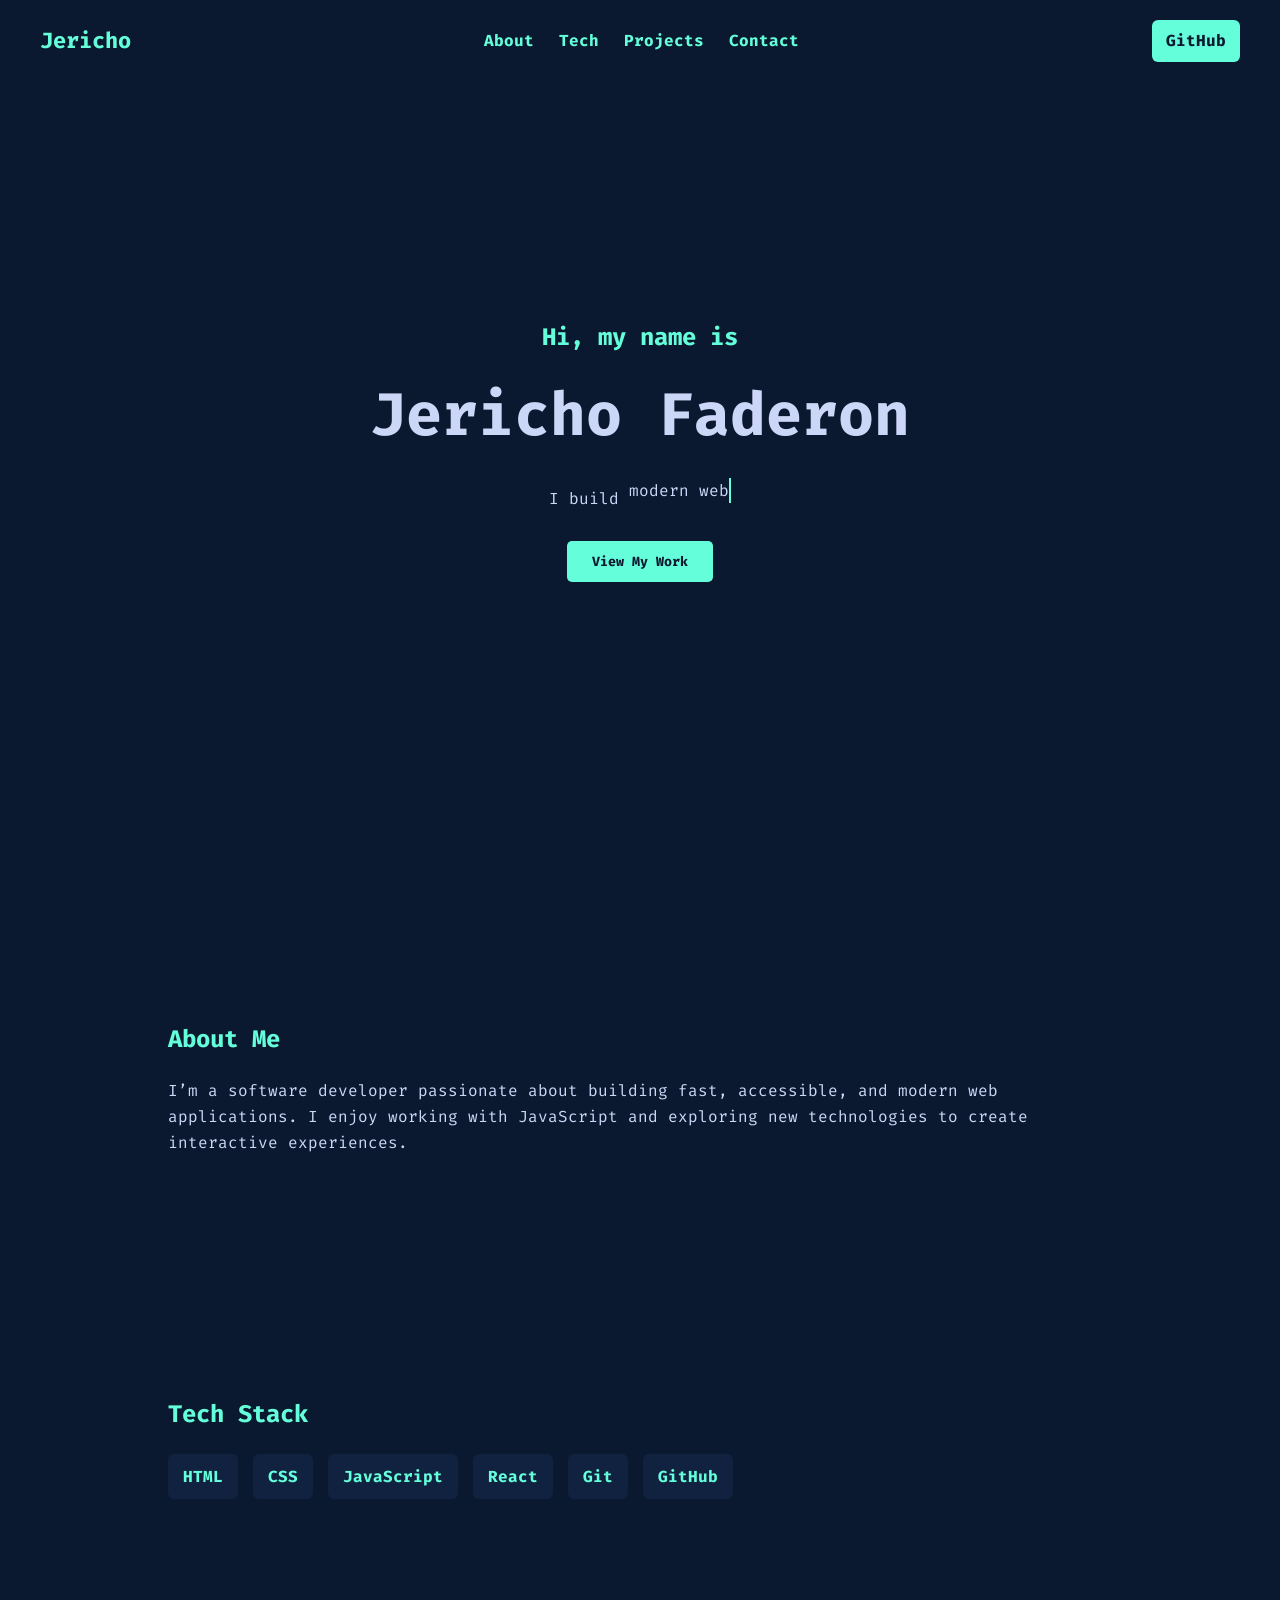
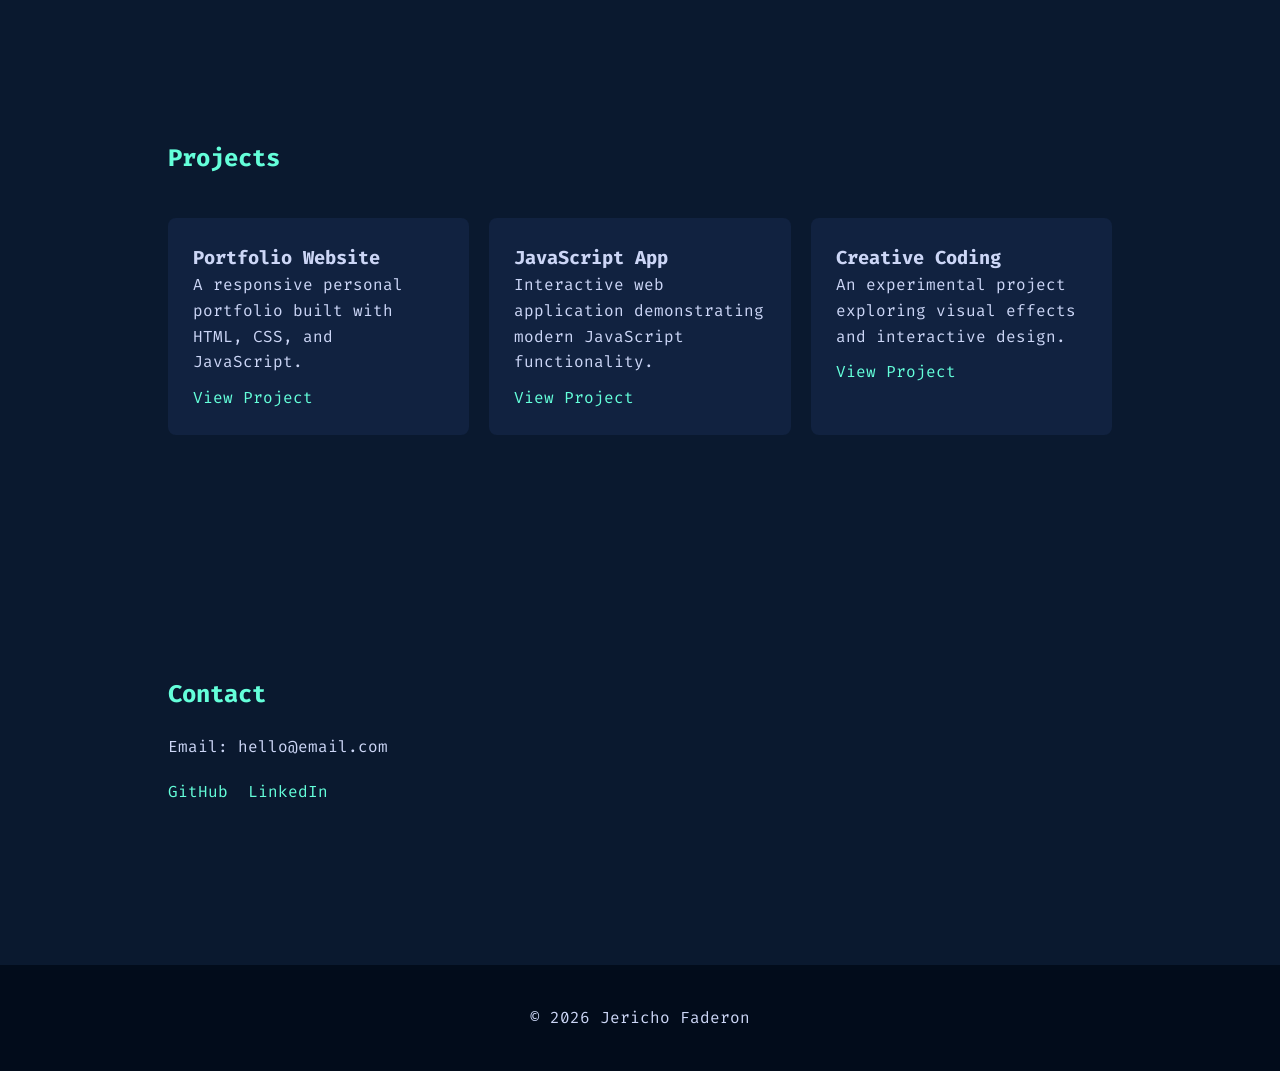
==== index.html @ cd32378d "Update GitHub link in index.html" ====
<!DOCTYPE html>
<html lang="en">

<head>
<meta charset="UTF-8">
<meta name="viewport" content="width=device-width, initial-scale=1.0">
<title>Jericho Faderon | Developer</title>
<link rel="stylesheet" href="style.css">
<link href="https://fonts.googleapis.com/css2?family=Fira+Code:wght@400;700&display=swap" rel="stylesheet">
</head>

<body>

<header>
<nav>
<h1 class="logo">Jericho</h1>
<ul>
<li><a href="#about">About</a></li>
<li><a href="#skills">Tech</a></li>
<li><a href="#projects">Projects</a></li>
<li><a href="#contact">Contact</a></li>
</ul>
<a href="https://github.com/jerichofaderon" target="_blank" class="github-link">GitHub</a>
</nav>
</header>

<section class="hero">
<h2>Hi, my name is</h2>
<h1>Jericho Faderon</h1>
<p class="hero-desc">I build <span class="typing" id="typing"></span></p>
<button onclick="scrollToSection('projects')">View My Work</button>
</section>

<section id="about" class="section">
<h2>About Me</h2>
<p>I’m a software developer passionate about building fast, accessible, and modern web applications. I enjoy working with JavaScript and exploring new technologies to create interactive experiences.</p>
</section>

<section id="skills" class="section">
<h2>Tech Stack</h2>
<div class="skills">
<span>HTML</span>
<span>CSS</span>
<span>JavaScript</span>
<span>React</span>
<span>Git</span>
<span>GitHub</span>
</div>
</section>

<section id="projects" class="section">
<h2>Projects</h2>
<div class="projects">
<div class="card">
<h3>Portfolio Website</h3>
<p>A responsive personal portfolio built with HTML, CSS, and JavaScript.</p>
<a href="#">View Project</a>
</div>
<div class="card">
<h3>JavaScript App</h3>
<p>Interactive web application demonstrating modern JavaScript functionality.</p>
<a href="#">View Project</a>
</div>
<div class="card">
<h3>Creative Coding</h3>
<p>An experimental project exploring visual effects and interactive design.</p>
<a href="#">View Project</a>
</div>
</div>
</section>

<section id="contact" class="section">
<h2>Contact</h2>
<p>Email: hello@email.com</p>
<div class="socials">
<a href="https://github.com/YOUR_USERNAME">GitHub</a>
<a href="#">LinkedIn</a>
</div>
</section>

<footer>
<p>© 2026 Jericho Faderon</p>
</footer>

<script src="script.js"></script>
</body>
</html>
---- style.css ----
/* Global */
*{margin:0;padding:0;box-sizing:border-box;font-family:'Fira Code', monospace;}
body{background:#0a192f;color:#ccd6f6;line-height:1.6;scroll-behavior:smooth;}
a{text-decoration:none;color:#64ffda;}
section{padding:120px 10%;max-width:1200px;margin:auto;}
h2{color:#64ffda;margin-bottom:20px;}
button{cursor:pointer;font-weight:bold;border-radius:5px;border:none;background:#64ffda;color:#0a192f;padding:12px 25px;transition:0.3s;}
button:hover{background:#52e0c4;}

/* Header */
header{position:fixed;width:100%;top:0;background:#0a192f;padding:20px;z-index:1000;}
nav{display:flex;justify-content:space-between;align-items:center;max-width:1200px;margin:auto;}
nav .logo{color:#64ffda;font-size:22px;}
nav ul{display:flex;gap:25px;list-style:none;}
nav ul li a{color:#64ffda;font-weight:bold;}
.github-link{background:#64ffda;color:#0a192f;padding:8px 14px;border-radius:6px;font-weight:bold;}
.github-link:hover{background:#52e0c4;}

/* Hero */
.hero{height:100vh;display:flex;flex-direction:column;justify-content:center;align-items:center;text-align:center;position:relative;overflow:hidden;}
.hero h2{color:#64ffda;margin-bottom:10px;}
.hero h1{font-size:60px;margin-bottom:15px;}
.hero-desc{max-width:600px;margin-bottom:30px;opacity:0;animation:fadeIn 2s forwards 1s;}
@keyframes fadeIn{from{opacity:0;} to{opacity:1;}}

/* Typing animation */
.typing{border-right:2px solid #64ffda;white-space:nowrap;overflow:hidden;display:inline-block;animation:blink 0.7s infinite;}
@keyframes blink{0%,100%{border-color:#64ffda;}50%{border-color:transparent;}}

/* Skills */
.skills{display:flex;flex-wrap:wrap;gap:15px;margin-top:20px;}
.skills span{background:#112240;padding:10px 15px;border-radius:6px;color:#64ffda;font-weight:bold;transition:0.3s;}
.skills span:hover{background:#1e2a50;}

/* Projects */
.projects{display:grid;grid-template-columns:repeat(auto-fit,minmax(250px,1fr));gap:20px;margin-top:40px;}
.card{background:#112240;padding:25px;border-radius:8px;transition:0.3s;}
.card:hover{transform:translateY(-8px);}
.card a{display:inline-block;margin-top:10px;color:#64ffda;}

/* Contact */
.socials{margin-top:20px;display:flex;gap:20px;}
.socials a{color:#64ffda;transition:0.3s;}
.socials a:hover{color:#52e0c4;}

/* Footer */
footer{text-align:center;padding:40px;margin-top:40px;background:#020c1b;}

/* Responsive */
@media(max-width:768px){
.hero h1{font-size:42px;}
nav ul{display:none;}
}
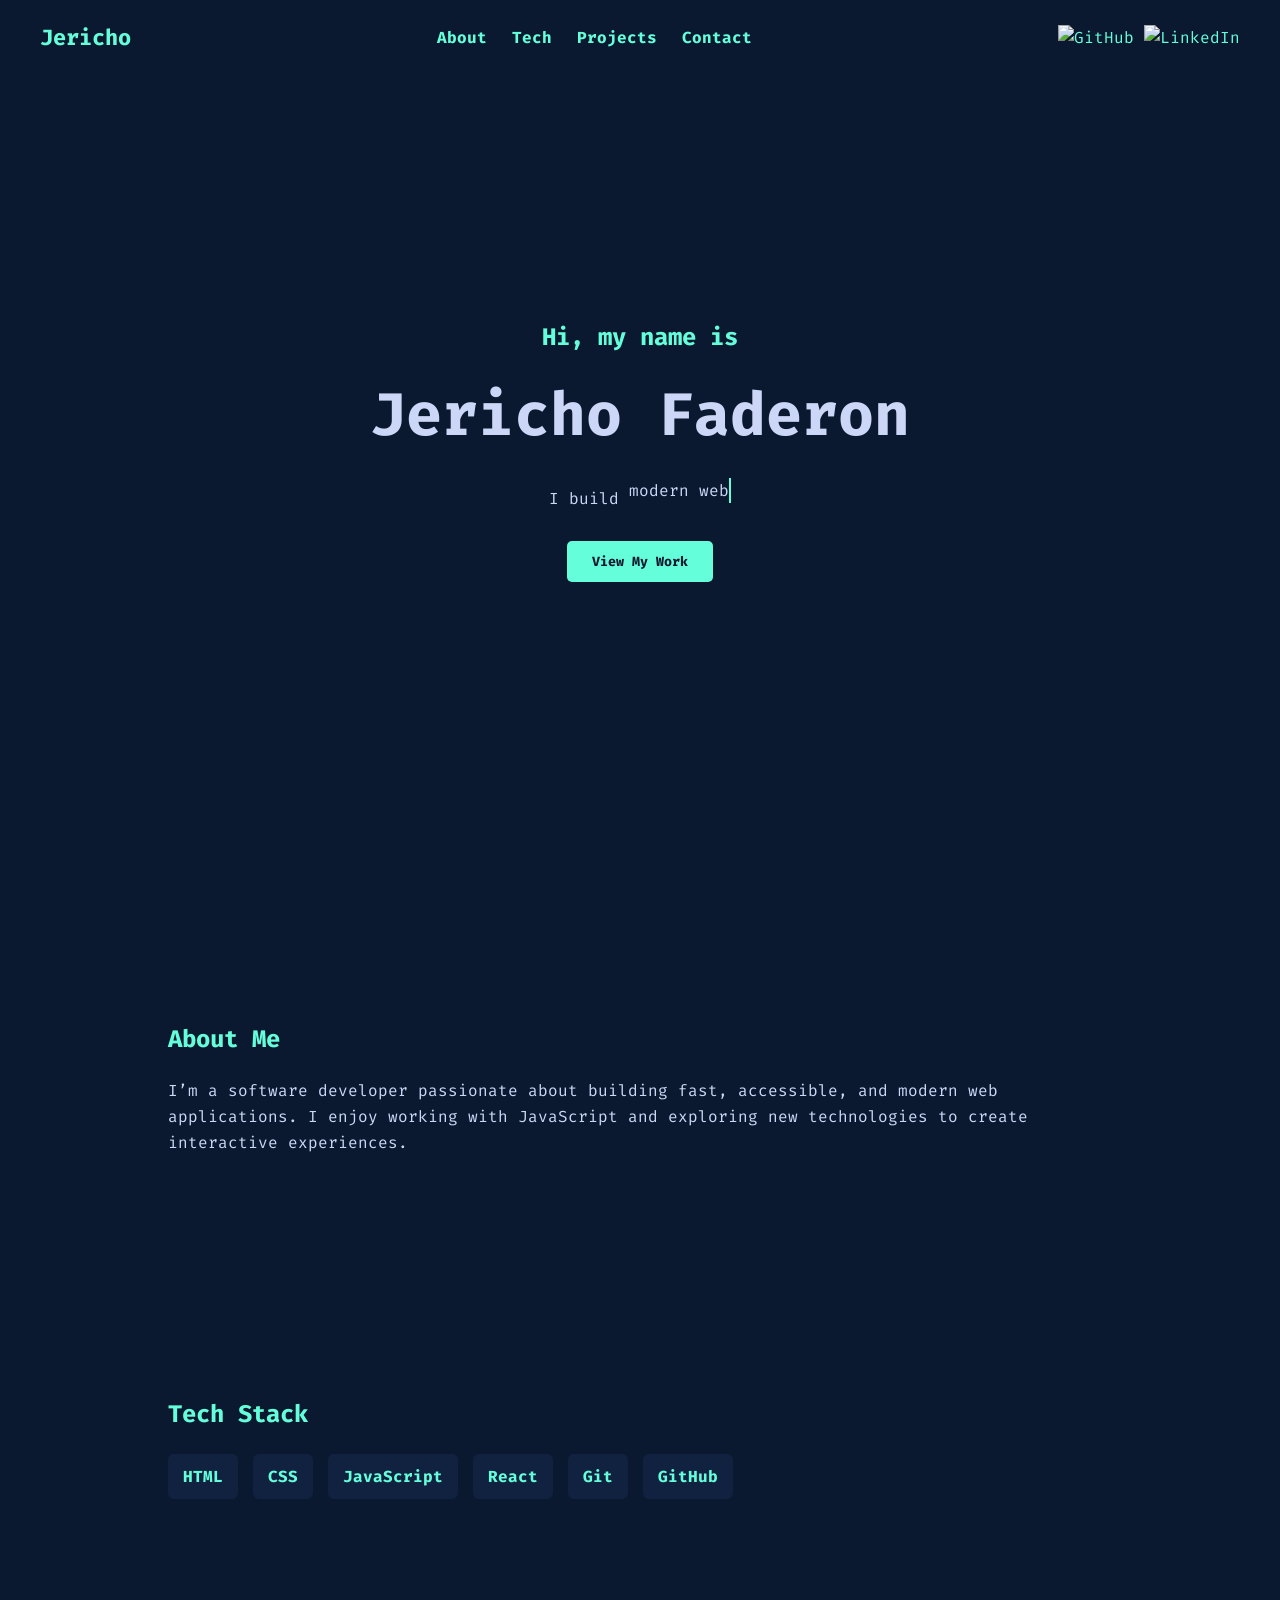
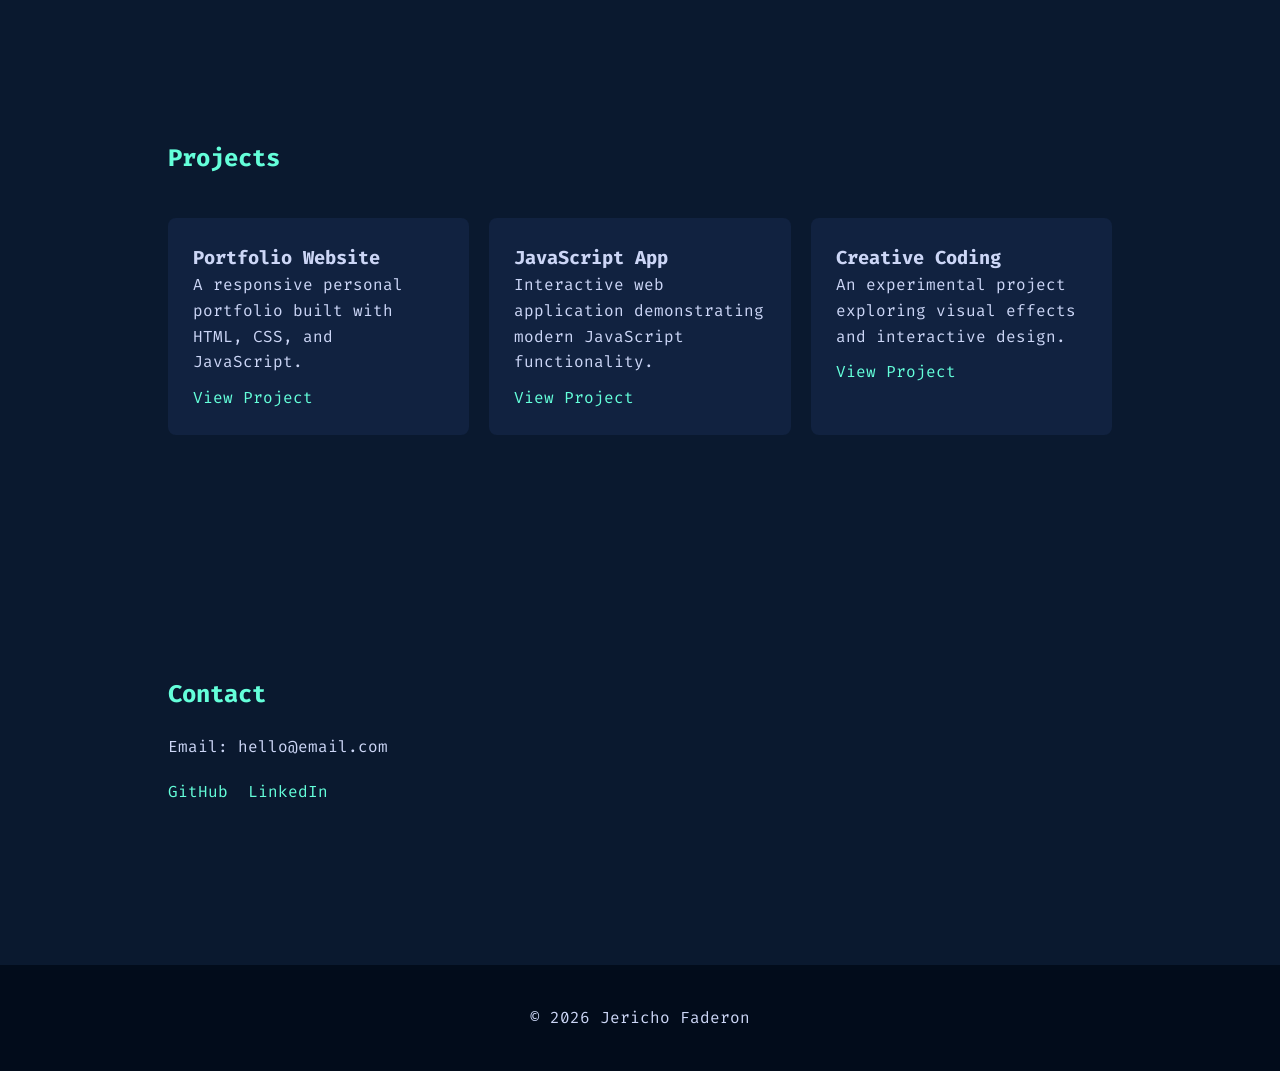
==== commit 9bec1c38: "Refactor HTML structure and add social links" ====
--- a/index.html
+++ b/index.html
@@ -12,74 +12,82 @@
 <body>
 
 <header>
-<nav>
-<h1 class="logo">Jericho</h1>
-<ul>
-<li><a href="#about">About</a></li>
-<li><a href="#skills">Tech</a></li>
-<li><a href="#projects">Projects</a></li>
-<li><a href="#contact">Contact</a></li>
-</ul>
-<a href="https://github.com/jerichofaderon" target="_blank" class="github-link">GitHub</a>
-</nav>
+  <nav>
+    <h1 class="logo">Jericho</h1>
+    <ul class="nav-links">
+      <li><a href="#about">About</a></li>
+      <li><a href="#skills">Tech</a></li>
+      <li><a href="#projects">Projects</a></li>
+      <li><a href="#contact">Contact</a></li>
+    </ul>
+    <!-- Top-right social icons -->
+    <div class="social-icons">
+      <a href="https://github.com/YOUR_USERNAME" target="_blank" aria-label="GitHub">
+        <img src="icons/github.svg" alt="GitHub" />
+      </a>
+      <a href="https://linkedin.com/in/YOUR_LINKEDIN" target="_blank" aria-label="LinkedIn">
+        <img src="icons/linkedin.svg" alt="LinkedIn" />
+      </a>
+    </div>
+  </nav>
 </header>
 
 <section class="hero">
-<h2>Hi, my name is</h2>
-<h1>Jericho Faderon</h1>
-<p class="hero-desc">I build <span class="typing" id="typing"></span></p>
-<button onclick="scrollToSection('projects')">View My Work</button>
+  <h2>Hi, my name is</h2>
+  <h1>Jericho Faderon</h1>
+  <p class="hero-desc">I build <span class="typing" id="typing"></span></p>
+  <button onclick="scrollToSection('projects')">View My Work</button>
 </section>
 
 <section id="about" class="section">
-<h2>About Me</h2>
-<p>I’m a software developer passionate about building fast, accessible, and modern web applications. I enjoy working with JavaScript and exploring new technologies to create interactive experiences.</p>
+  <h2>About Me</h2>
+  <p>I’m a software developer passionate about building fast, accessible, and modern web applications. I enjoy working with JavaScript and exploring new technologies to create interactive experiences.</p>
 </section>
 
 <section id="skills" class="section">
-<h2>Tech Stack</h2>
-<div class="skills">
-<span>HTML</span>
-<span>CSS</span>
-<span>JavaScript</span>
-<span>React</span>
-<span>Git</span>
-<span>GitHub</span>
-</div>
+  <h2>Tech Stack</h2>
+  <div class="skills">
+    <span>HTML</span>
+    <span>CSS</span>
+    <span>JavaScript</span>
+    <span>React</span>
+    <span>Git</span>
+    <span>GitHub</span>
+  </div>
 </section>
 
 <section id="projects" class="section">
-<h2>Projects</h2>
-<div class="projects">
-<div class="card">
-<h3>Portfolio Website</h3>
-<p>A responsive personal portfolio built with HTML, CSS, and JavaScript.</p>
-<a href="#">View Project</a>
-</div>
-<div class="card">
-<h3>JavaScript App</h3>
-<p>Interactive web application demonstrating modern JavaScript functionality.</p>
-<a href="#">View Project</a>
-</div>
-<div class="card">
-<h3>Creative Coding</h3>
-<p>An experimental project exploring visual effects and interactive design.</p>
-<a href="#">View Project</a>
-</div>
-</div>
+  <h2>Projects</h2>
+  <div class="projects">
+    <div class="card">
+      <h3>Portfolio Website</h3>
+      <p>A responsive personal portfolio built with HTML, CSS, and JavaScript.</p>
+      <a href="#">View Project</a>
+    </div>
+    <div class="card">
+      <h3>JavaScript App</h3>
+      <p>Interactive web application demonstrating modern JavaScript functionality.</p>
+      <a href="#">View Project</a>
+    </div>
+    <div class="card">
+      <h3>Creative Coding</h3>
+      <p>An experimental project exploring visual effects and interactive design.</p>
+      <a href="#">View Project</a>
+    </div>
+  </div>
 </section>
 
 <section id="contact" class="section">
-<h2>Contact</h2>
-<p>Email: hello@email.com</p>
-<div class="socials">
-<a href="https://github.com/YOUR_USERNAME">GitHub</a>
-<a href="#">LinkedIn</a>
-</div>
+  <h2>Contact</h2>
+  <p>Email: hello@email.com</p>
+  <div class="socials">
+    <a href="https://github.com/YOUR_USERNAME">GitHub</a>
+    <a href="https://linkedin.com/in/YOUR_LINKEDIN">LinkedIn</a>
+  </div>
 </section>
 
 <footer>
-<p>© 2026 Jericho Faderon</p>
+  <p>© 2026 Jericho Faderon</p>
 </footer>
 
 <script src="script.js"></script>
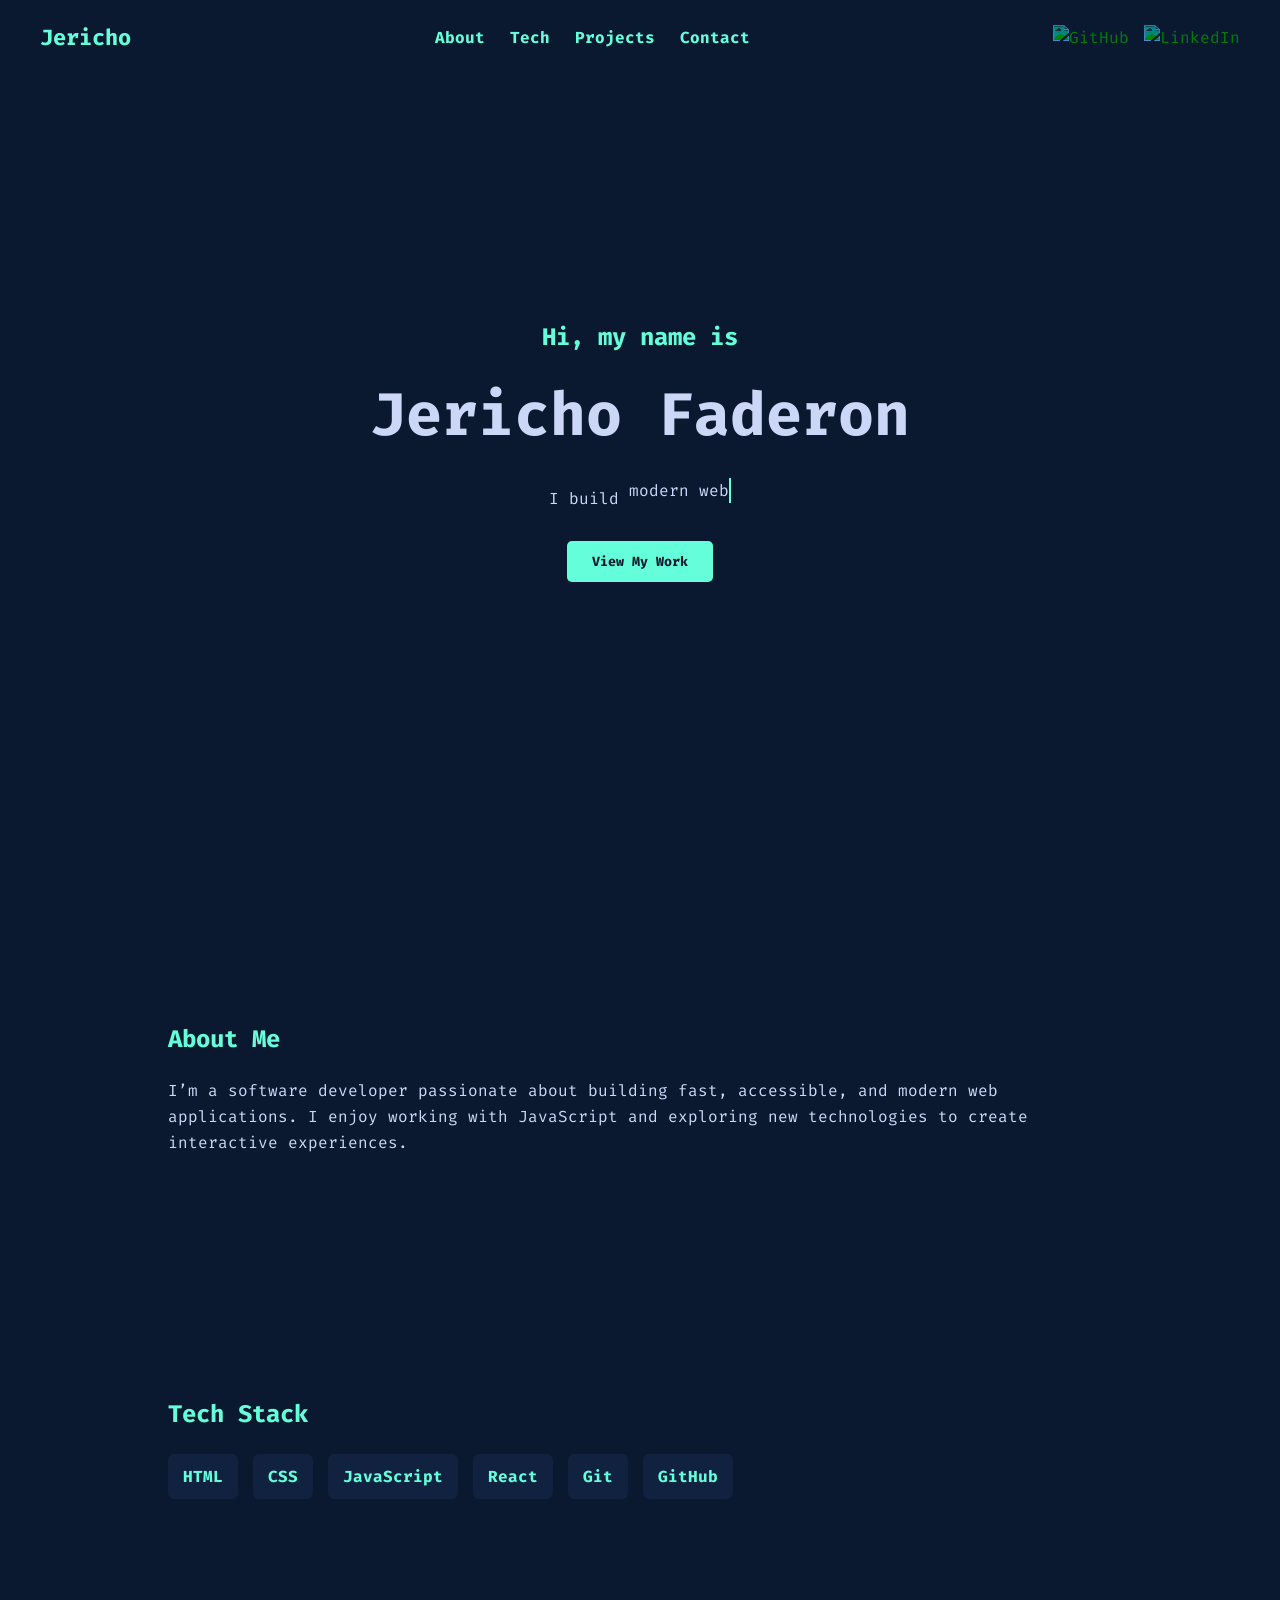
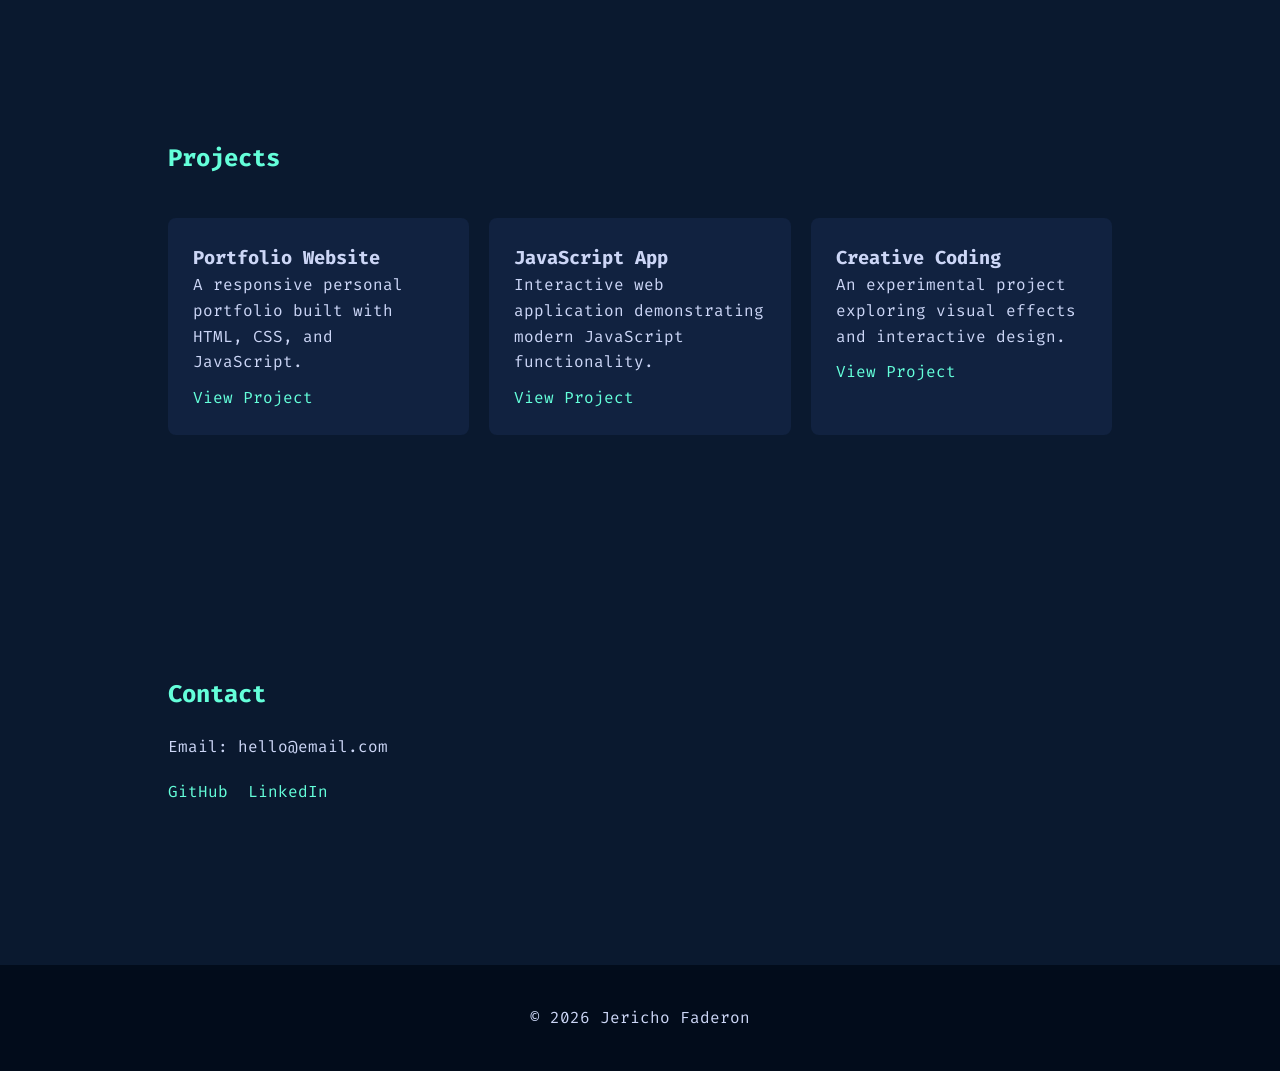
==== commit 4fdaac86: "Update social media links in index.html" ====
--- a/index.html
+++ b/index.html
@@ -22,10 +22,10 @@
     </ul>
     <!-- Top-right social icons -->
     <div class="social-icons">
-      <a href="https://github.com/YOUR_USERNAME" target="_blank" aria-label="GitHub">
+      <a href="https://github.com/jerichofaderon" target="_blank" aria-label="GitHub">
         <img src="icons/github.svg" alt="GitHub" />
       </a>
-      <a href="https://linkedin.com/in/YOUR_LINKEDIN" target="_blank" aria-label="LinkedIn">
+      <a href="https://www.linkedin.com/in/jerichofaderon/" target="_blank" aria-label="LinkedIn">
         <img src="icons/linkedin.svg" alt="LinkedIn" />
       </a>
     </div>
@@ -81,8 +81,8 @@
   <h2>Contact</h2>
   <p>Email: hello@email.com</p>
   <div class="socials">
-    <a href="https://github.com/YOUR_USERNAME">GitHub</a>
-    <a href="https://linkedin.com/in/YOUR_LINKEDIN">LinkedIn</a>
+    <a href="https://github.com/jerichofaderon">GitHub</a>
+    <a href="https://www.linkedin.com/in/jerichofaderon/">LinkedIn</a>
   </div>
 </section>
 
--- a/style.css
+++ b/style.css
@@ -11,10 +11,13 @@
 header{position:fixed;width:100%;top:0;background:#0a192f;padding:20px;z-index:1000;}
 nav{display:flex;justify-content:space-between;align-items:center;max-width:1200px;margin:auto;}
 nav .logo{color:#64ffda;font-size:22px;}
-nav ul{display:flex;gap:25px;list-style:none;}
-nav ul li a{color:#64ffda;font-weight:bold;}
-.github-link{background:#64ffda;color:#0a192f;padding:8px 14px;border-radius:6px;font-weight:bold;}
-.github-link:hover{background:#52e0c4;}
+.nav-links{display:flex;gap:25px;list-style:none;}
+.nav-links li a{color:#64ffda;font-weight:bold;}
+
+/* Top-right social icons */
+.social-icons{display:flex;gap:15px;}
+.social-icons a img{width:24px;height:24px;filter:invert(84%) sepia(6%) saturate(3023%) hue-rotate(166deg) brightness(102%) contrast(101%);transition:0.3s;}
+.social-icons a img:hover{filter:invert(42%) sepia(87%) saturate(4083%) hue-rotate(156deg) brightness(101%) contrast(101%);}
 
 /* Hero */
 .hero{height:100vh;display:flex;flex-direction:column;justify-content:center;align-items:center;text-align:center;position:relative;overflow:hidden;}
@@ -22,8 +25,6 @@
 .hero h1{font-size:60px;margin-bottom:15px;}
 .hero-desc{max-width:600px;margin-bottom:30px;opacity:0;animation:fadeIn 2s forwards 1s;}
 @keyframes fadeIn{from{opacity:0;} to{opacity:1;}}
-
-/* Typing animation */
 .typing{border-right:2px solid #64ffda;white-space:nowrap;overflow:hidden;display:inline-block;animation:blink 0.7s infinite;}
 @keyframes blink{0%,100%{border-color:#64ffda;}50%{border-color:transparent;}}
 
@@ -49,5 +50,5 @@
 /* Responsive */
 @media(max-width:768px){
 .hero h1{font-size:42px;}
-nav ul{display:none;}
+.nav-links{display:none;}
 }
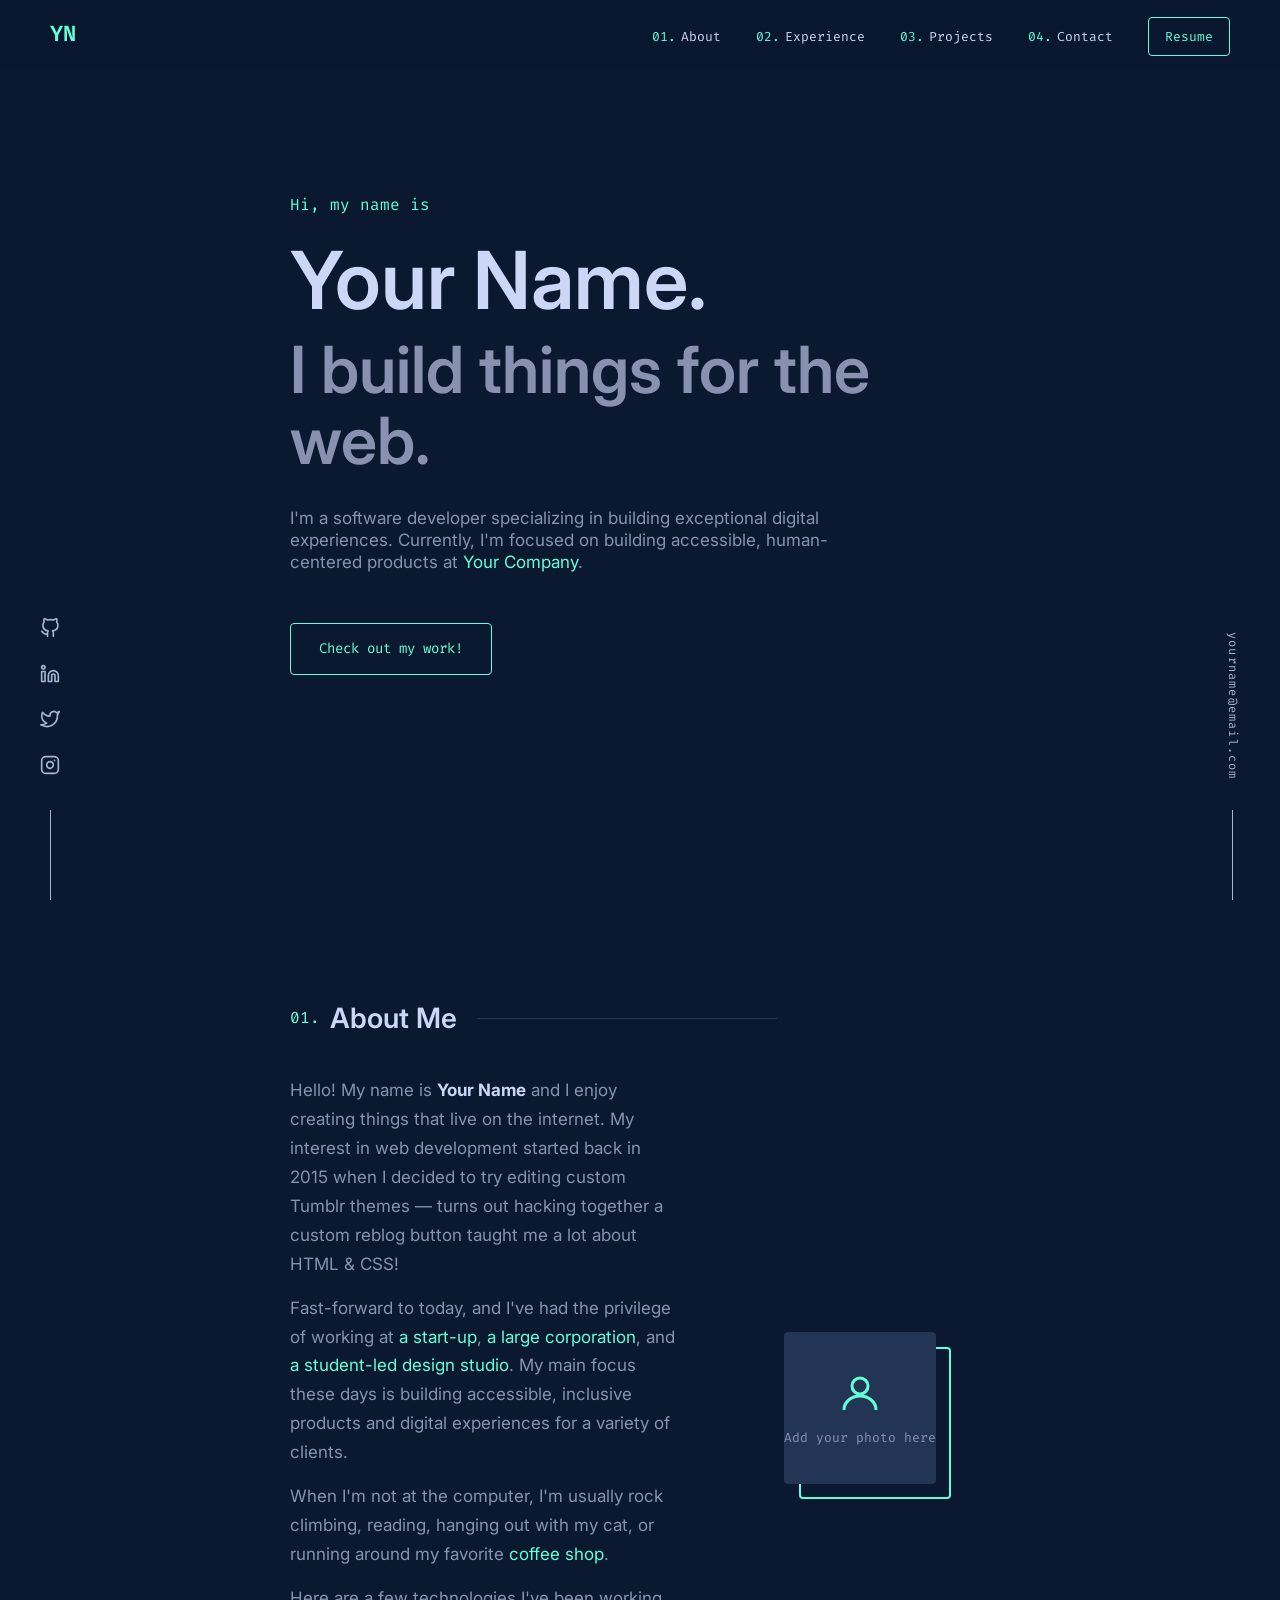
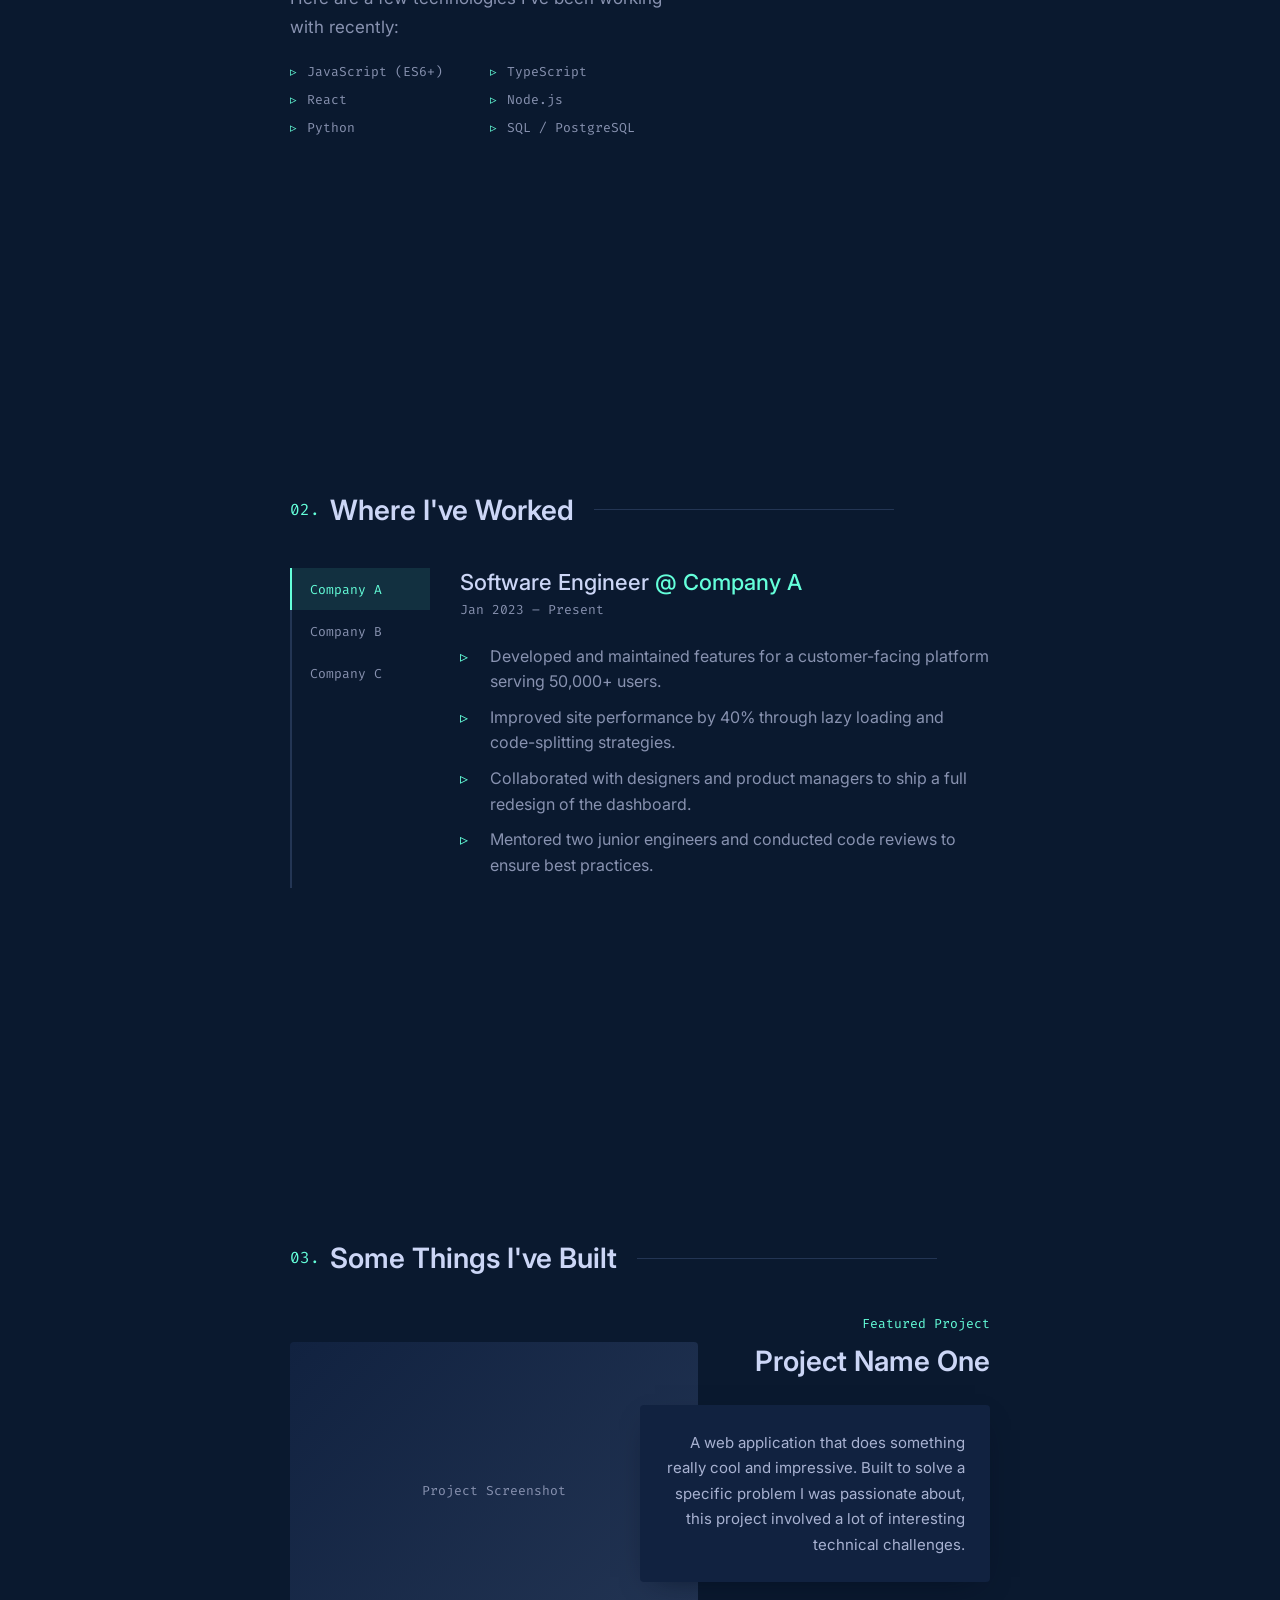
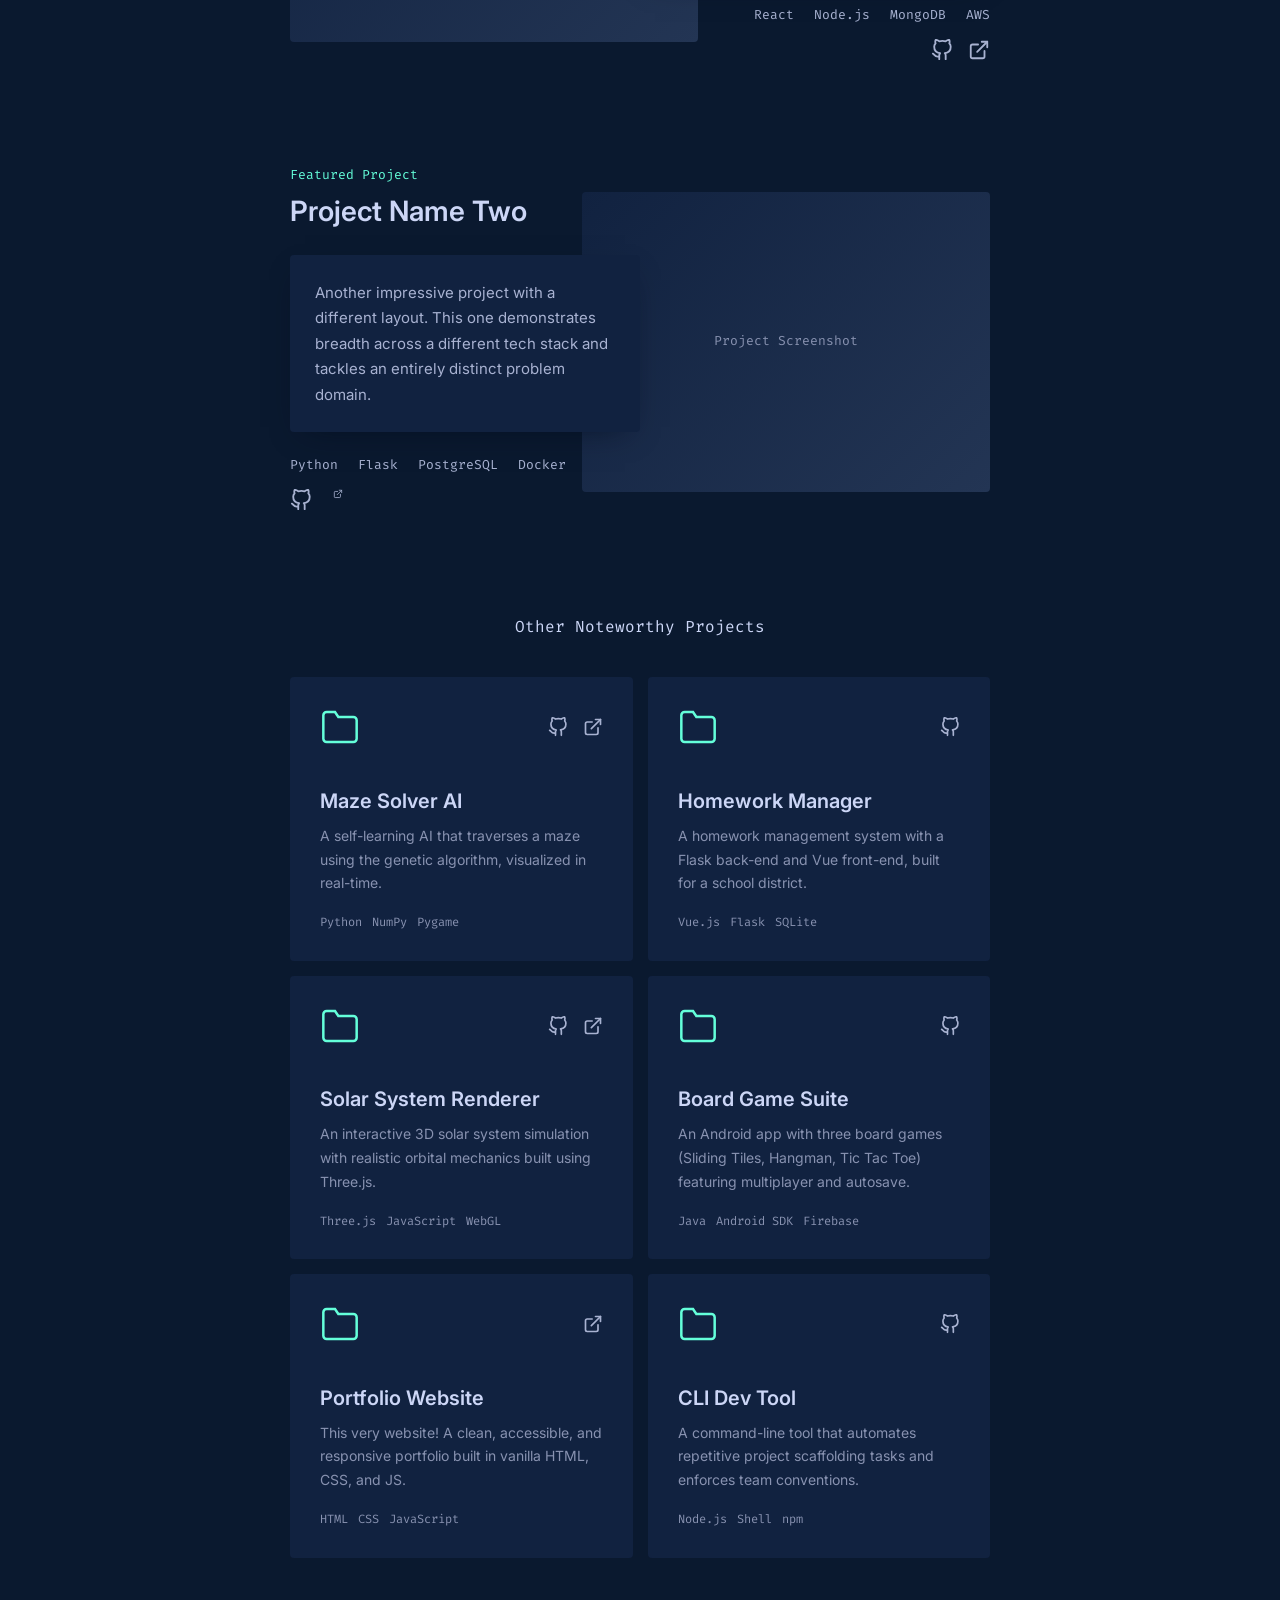
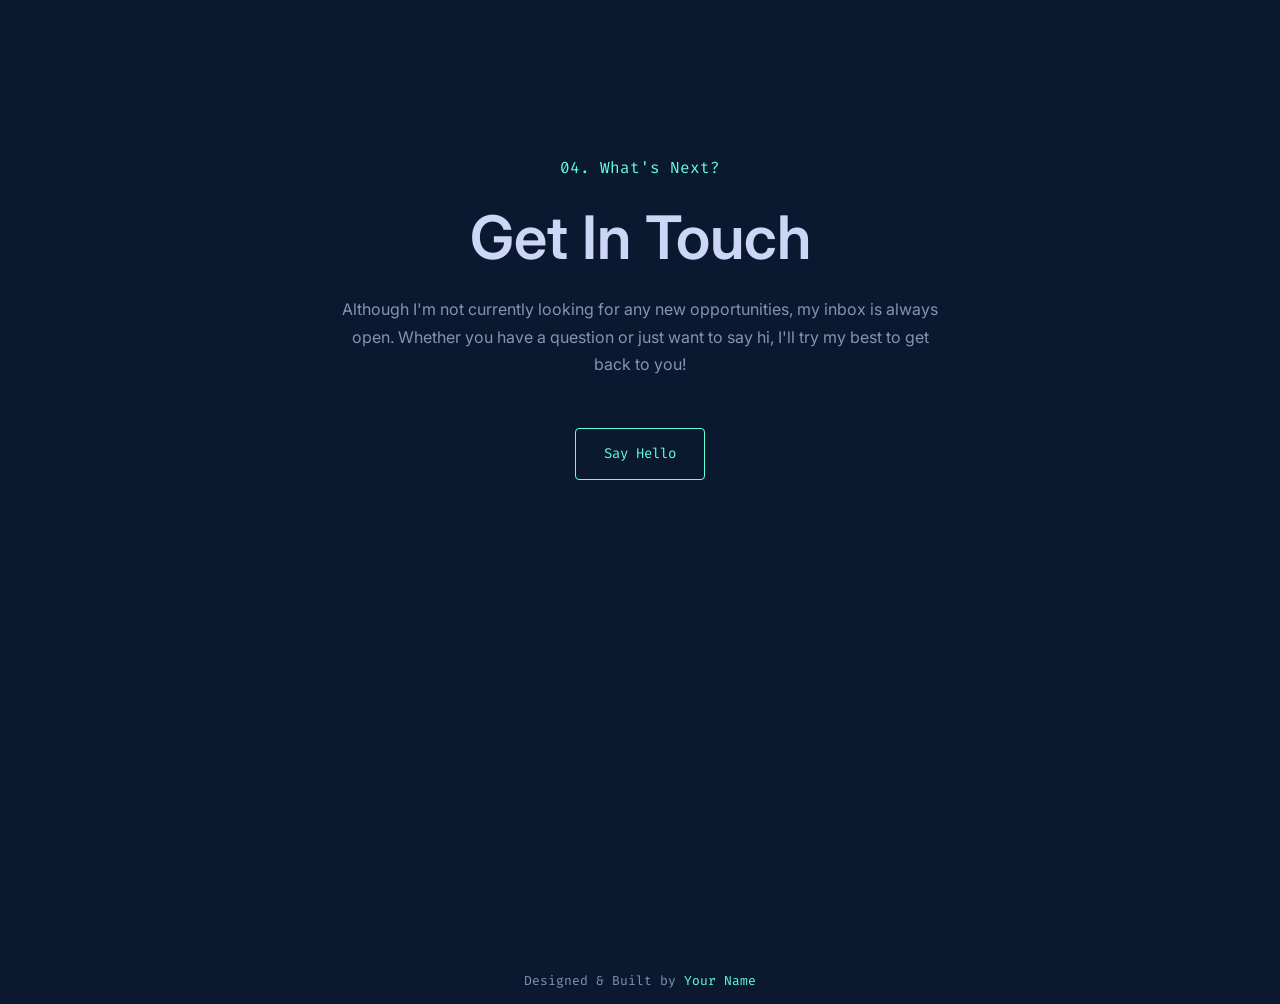
==== commit bb1e95fe: "Add files via upload" ====
--- a/index.html
+++ b/index.html
@@ -1,95 +1,1271 @@
 <!DOCTYPE html>
 <html lang="en">
-
 <head>
-<meta charset="UTF-8">
-<meta name="viewport" content="width=device-width, initial-scale=1.0">
-<title>Jericho Faderon | Developer</title>
-<link rel="stylesheet" href="style.css">
-<link href="https://fonts.googleapis.com/css2?family=Fira+Code:wght@400;700&display=swap" rel="stylesheet">
+  <meta charset="UTF-8" />
+  <meta name="viewport" content="width=device-width, initial-scale=1.0"/>
+  <title>Your Name | Software Developer</title>
+  <link rel="preconnect" href="https://fonts.googleapis.com">
+  <link href="https://fonts.googleapis.com/css2?family=Calibre:wght@400;500;600&family=SF+Mono&family=Fira+Code:wght@300;400;500&family=Inter:wght@300;400;500;600&display=swap" rel="stylesheet">
+  <style>
+    /* =============================================
+       CSS VARIABLES — Edit colors here
+    ============================================= */
+    :root {
+      --navy:           #0a192f;
+      --light-navy:     #112240;
+      --lightest-navy:  #233554;
+      --slate:          #8892b0;
+      --light-slate:    #a8b2d1;
+      --lightest-slate: #ccd6f6;
+      --white:          #e6f1ff;
+      --green:          #64ffda;
+      --green-tint:     rgba(100, 255, 218, 0.1);
+      --font-sans:      'Inter', 'Calibre', sans-serif;
+      --font-mono:      'Fira Code', 'SF Mono', monospace;
+      --transition:     all 0.25s cubic-bezier(0.645, 0.045, 0.355, 1);
+      --nav-height:     70px;
+      --border-radius:  4px;
+    }
+
+    /* =============================================
+       RESET & BASE
+    ============================================= */
+    *, *::before, *::after { box-sizing: border-box; margin: 0; padding: 0; }
+
+    html {
+      scroll-behavior: smooth;
+    }
+
+    body {
+      background-color: var(--navy);
+      color: var(--slate);
+      font-family: var(--font-sans);
+      font-size: 18px;
+      line-height: 1.3;
+      overflow-x: hidden;
+    }
+
+    a {
+      color: var(--green);
+      text-decoration: none;
+      transition: var(--transition);
+    }
+    a:hover { color: var(--green); opacity: 0.8; }
+
+    ul { list-style: none; }
+
+    /* =============================================
+       SCROLLBAR
+    ============================================= */
+    ::-webkit-scrollbar { width: 8px; }
+    ::-webkit-scrollbar-track { background: var(--navy); }
+    ::-webkit-scrollbar-thumb { background: var(--lightest-navy); border-radius: 10px; }
+
+    /* =============================================
+       SELECTION
+    ============================================= */
+    ::selection { background-color: var(--lightest-navy); color: var(--lightest-slate); }
+
+    /* =============================================
+       LAYOUT
+    ============================================= */
+    .container {
+      max-width: 1000px;
+      margin: 0 auto;
+      padding: 0 150px;
+    }
+
+    @media (max-width: 1080px) { .container { padding: 0 100px; } }
+    @media (max-width: 768px)  { .container { padding: 0 50px; } }
+    @media (max-width: 480px)  { .container { padding: 0 25px; } }
+
+    /* =============================================
+       NAVIGATION
+    ============================================= */
+    #navbar {
+      position: fixed;
+      top: 0;
+      width: 100%;
+      height: var(--nav-height);
+      background: rgba(10, 25, 47, 0.85);
+      backdrop-filter: blur(10px);
+      z-index: 1000;
+      display: flex;
+      align-items: center;
+      justify-content: space-between;
+      padding: 0 50px;
+      transition: var(--transition);
+      border-bottom: 1px solid transparent;
+    }
+
+    #navbar.scrolled {
+      box-shadow: 0 10px 30px -10px rgba(2,12,27,0.7);
+      border-bottom: 1px solid var(--lightest-navy);
+    }
+
+    .nav-logo a {
+      color: var(--green);
+      font-family: var(--font-mono);
+      font-size: 22px;
+      font-weight: 600;
+    }
+
+    .nav-links {
+      display: flex;
+      align-items: center;
+      gap: 5px;
+    }
+
+    .nav-links li a {
+      color: var(--lightest-slate);
+      font-family: var(--font-mono);
+      font-size: 13px;
+      padding: 10px 15px;
+      transition: var(--transition);
+    }
+
+    .nav-links li a:hover { color: var(--green); }
+
+    .nav-links li a span {
+      color: var(--green);
+      margin-right: 5px;
+    }
+
+    .nav-resume-btn {
+      color: var(--green) !important;
+      border: 1px solid var(--green);
+      border-radius: var(--border-radius);
+      padding: 10px 16px !important;
+      margin-left: 15px;
+      transition: var(--transition) !important;
+    }
+    .nav-resume-btn:hover {
+      background: var(--green-tint) !important;
+      opacity: 1 !important;
+    }
+
+    /* Mobile nav toggle */
+    .hamburger {
+      display: none;
+      flex-direction: column;
+      gap: 5px;
+      cursor: pointer;
+      z-index: 1100;
+    }
+    .hamburger span {
+      width: 28px;
+      height: 2px;
+      background: var(--green);
+      transition: var(--transition);
+      display: block;
+    }
+    .hamburger.open span:nth-child(1) { transform: rotate(45deg) translate(5px, 6px); }
+    .hamburger.open span:nth-child(2) { opacity: 0; }
+    .hamburger.open span:nth-child(3) { transform: rotate(-45deg) translate(5px, -6px); }
+
+    .mobile-nav {
+      display: none;
+      position: fixed;
+      inset: 0;
+      background: var(--light-navy);
+      z-index: 1050;
+      flex-direction: column;
+      justify-content: center;
+      align-items: center;
+      gap: 30px;
+    }
+    .mobile-nav.open { display: flex; }
+    .mobile-nav li a {
+      font-family: var(--font-mono);
+      font-size: 14px;
+      color: var(--lightest-slate);
+    }
+    .mobile-nav li a span { color: var(--green); margin-right: 5px; display: block; font-size: 12px; }
+    .mobile-nav li a:hover { color: var(--green); }
+
+    @media (max-width: 768px) {
+      .nav-links { display: none; }
+      .hamburger { display: flex; }
+    }
+
+    /* =============================================
+       SOCIAL SIDEBAR (left)
+    ============================================= */
+    .social-sidebar {
+      position: fixed;
+      bottom: 0;
+      left: 40px;
+      display: flex;
+      flex-direction: column;
+      align-items: center;
+      gap: 20px;
+      z-index: 10;
+    }
+
+    .social-sidebar::after {
+      content: '';
+      display: block;
+      width: 1px;
+      height: 90px;
+      background: var(--light-slate);
+      margin-top: 10px;
+    }
+
+    .social-sidebar a {
+      color: var(--light-slate);
+      transition: var(--transition);
+    }
+    .social-sidebar a:hover {
+      color: var(--green);
+      transform: translateY(-3px);
+      opacity: 1;
+    }
+
+    .social-sidebar svg { width: 20px; height: 20px; fill: none; stroke: currentColor; stroke-width: 2; stroke-linecap: round; stroke-linejoin: round; }
+
+    /* =============================================
+       EMAIL SIDEBAR (right)
+    ============================================= */
+    .email-sidebar {
+      position: fixed;
+      bottom: 0;
+      right: 40px;
+      display: flex;
+      flex-direction: column;
+      align-items: center;
+      gap: 20px;
+      z-index: 10;
+    }
+
+    .email-sidebar::after {
+      content: '';
+      display: block;
+      width: 1px;
+      height: 90px;
+      background: var(--light-slate);
+      margin-top: 10px;
+    }
+
+    .email-sidebar a {
+      font-family: var(--font-mono);
+      font-size: 12px;
+      letter-spacing: 0.1em;
+      writing-mode: vertical-rl;
+      color: var(--light-slate);
+      transition: var(--transition);
+    }
+    .email-sidebar a:hover {
+      color: var(--green);
+      transform: translateY(-3px);
+      opacity: 1;
+    }
+
+    @media (max-width: 1080px) { .social-sidebar, .email-sidebar { display: none; } }
+
+    /* =============================================
+       SECTIONS
+    ============================================= */
+    section {
+      padding: 100px 0;
+      min-height: 100vh;
+      display: flex;
+      align-items: center;
+    }
+
+    .section-inner {
+      width: 100%;
+    }
+
+    .section-heading {
+      display: flex;
+      align-items: center;
+      margin-bottom: 40px;
+      font-size: clamp(22px, 5vw, 28px);
+      font-weight: 600;
+      color: var(--lightest-slate);
+      white-space: nowrap;
+    }
+
+    .section-heading span {
+      color: var(--green);
+      font-family: var(--font-mono);
+      font-size: clamp(14px, 3vw, 16px);
+      font-weight: 400;
+      margin-right: 10px;
+    }
+
+    .section-heading::after {
+      content: '';
+      display: block;
+      position: relative;
+      width: 300px;
+      height: 1px;
+      background: var(--lightest-navy);
+      margin-left: 20px;
+    }
+
+    /* =============================================
+       HERO SECTION
+    ============================================= */
+    #hero {
+      min-height: 100vh;
+      flex-direction: column;
+      justify-content: center;
+      padding-top: var(--nav-height);
+    }
+
+    .hero-inner {
+      max-width: 900px;
+    }
+
+    .hero-intro {
+      font-family: var(--font-mono);
+      color: var(--green);
+      font-size: clamp(14px, 3vw, 16px);
+      margin-bottom: 20px;
+      animation: fadeInUp 0.5s ease forwards;
+      opacity: 0;
+      animation-delay: 0.1s;
+    }
+
+    .hero-name {
+      font-size: clamp(40px, 8vw, 80px);
+      font-weight: 600;
+      color: var(--lightest-slate);
+      line-height: 1.1;
+      margin-bottom: 10px;
+      animation: fadeInUp 0.5s ease forwards;
+      opacity: 0;
+      animation-delay: 0.2s;
+    }
+
+    .hero-tagline {
+      font-size: clamp(30px, 6vw, 65px);
+      font-weight: 600;
+      color: var(--slate);
+      line-height: 1.1;
+      margin-bottom: 30px;
+      animation: fadeInUp 0.5s ease forwards;
+      opacity: 0;
+      animation-delay: 0.3s;
+    }
+
+    .hero-description {
+      max-width: 540px;
+      font-size: 17px;
+      color: var(--slate);
+      margin-bottom: 50px;
+      animation: fadeInUp 0.5s ease forwards;
+      opacity: 0;
+      animation-delay: 0.4s;
+    }
+
+    .hero-description a { color: var(--green); }
+
+    .hero-cta {
+      animation: fadeInUp 0.5s ease forwards;
+      opacity: 0;
+      animation-delay: 0.5s;
+    }
+
+    .btn {
+      display: inline-block;
+      color: var(--green);
+      border: 1px solid var(--green);
+      border-radius: var(--border-radius);
+      padding: 18px 28px;
+      font-family: var(--font-mono);
+      font-size: 14px;
+      line-height: 1;
+      text-decoration: none;
+      cursor: pointer;
+      transition: var(--transition);
+      background: transparent;
+    }
+    .btn:hover {
+      background: var(--green-tint);
+      opacity: 1;
+    }
+
+    /* =============================================
+       ABOUT SECTION
+    ============================================= */
+    .about-inner {
+      display: grid;
+      grid-template-columns: 3fr 2fr;
+      gap: 50px;
+      align-items: center;
+    }
+
+    @media (max-width: 768px) { .about-inner { grid-template-columns: 1fr; } }
+
+    .about-text p {
+      margin-bottom: 15px;
+      font-size: 17px;
+      line-height: 1.7;
+    }
+
+    .about-text p a { color: var(--green); }
+
+    .skills-list {
+      display: grid;
+      grid-template-columns: repeat(2, minmax(140px, 200px));
+      gap: 5px 10px;
+      margin-top: 20px;
+    }
+
+    .skills-list li {
+      font-family: var(--font-mono);
+      font-size: 13px;
+      color: var(--slate);
+      padding: 3px 0;
+    }
+
+    .skills-list li::before {
+      content: '▹';
+      color: var(--green);
+      margin-right: 10px;
+    }
+
+    .about-image {
+      position: relative;
+      max-width: 300px;
+      justify-self: center;
+    }
+
+    .about-image-wrapper {
+      position: relative;
+      border-radius: var(--border-radius);
+    }
+
+    .about-image-wrapper::after {
+      content: '';
+      display: block;
+      position: absolute;
+      width: 100%;
+      height: 100%;
+      border: 2px solid var(--green);
+      border-radius: var(--border-radius);
+      top: 15px;
+      left: 15px;
+      z-index: -1;
+      transition: var(--transition);
+    }
+
+    .about-image-wrapper:hover::after {
+      top: 10px;
+      left: 10px;
+    }
+
+    .about-image img {
+      width: 100%;
+      border-radius: var(--border-radius);
+      filter: grayscale(30%) contrast(1);
+      mix-blend-mode: normal;
+      transition: var(--transition);
+      position: relative;
+      z-index: 1;
+    }
+
+    .about-image img:hover {
+      filter: none;
+    }
+
+    /* Photo placeholder */
+    .photo-placeholder {
+      width: 100%;
+      aspect-ratio: 1;
+      background: var(--lightest-navy);
+      border-radius: var(--border-radius);
+      display: flex;
+      flex-direction: column;
+      align-items: center;
+      justify-content: center;
+      gap: 12px;
+      color: var(--slate);
+      font-family: var(--font-mono);
+      font-size: 13px;
+      position: relative;
+      z-index: 1;
+    }
+    .photo-placeholder svg { width: 48px; height: 48px; stroke: var(--green); fill: none; stroke-width: 1.5; }
+
+    /* =============================================
+       EXPERIENCE SECTION
+    ============================================= */
+    .exp-tabs {
+      display: flex;
+      gap: 0;
+    }
+
+    @media (max-width: 600px) { .exp-tabs { flex-direction: column; } }
+
+    .tab-list {
+      position: relative;
+      min-width: 140px;
+    }
+
+    .tab-list::before {
+      content: '';
+      position: absolute;
+      top: 0;
+      left: 0;
+      width: 2px;
+      height: 100%;
+      background: var(--lightest-navy);
+    }
+
+    .tab-indicator {
+      position: absolute;
+      top: 0;
+      left: 0;
+      width: 2px;
+      height: 42px;
+      background: var(--green);
+      transition: transform 0.25s ease;
+      transform: translateY(0px);
+    }
+
+    @media (max-width: 600px) {
+      .tab-list { min-width: 100%; display: flex; }
+      .tab-list::before { width: 100%; height: 2px; top: auto; bottom: 0; }
+      .tab-indicator { width: 100%; height: 2px; top: auto; bottom: 0; transform: translateX(0px); }
+    }
+
+    .tab-btn {
+      display: flex;
+      align-items: center;
+      width: 100%;
+      height: 42px;
+      padding: 0 20px;
+      border: none;
+      border-left: none;
+      background: transparent;
+      color: var(--slate);
+      font-family: var(--font-mono);
+      font-size: 13px;
+      cursor: pointer;
+      transition: var(--transition);
+      text-align: left;
+      white-space: nowrap;
+    }
+    .tab-btn:hover, .tab-btn.active { color: var(--green); background: var(--green-tint); }
+
+    @media (max-width: 600px) {
+      .tab-btn { border-left: none; border-bottom: none; padding: 0 15px; }
+    }
+
+    .tab-panel { display: none; padding-left: 30px; }
+    .tab-panel.active { display: block; }
+
+    .tab-panel h3 {
+      font-size: 22px;
+      font-weight: 500;
+      color: var(--lightest-slate);
+      margin-bottom: 5px;
+    }
+    .tab-panel h3 span { color: var(--green); }
+
+    .tab-range {
+      font-family: var(--font-mono);
+      font-size: 13px;
+      color: var(--slate);
+      margin-bottom: 25px;
+    }
+
+    .tab-panel ul li {
+      position: relative;
+      padding-left: 30px;
+      margin-bottom: 10px;
+      color: var(--slate);
+      font-size: 16px;
+      line-height: 1.6;
+    }
+    .tab-panel ul li::before {
+      content: '▹';
+      position: absolute;
+      left: 0;
+      color: var(--green);
+    }
+
+    /* =============================================
+       PROJECTS SECTION
+    ============================================= */
+    .projects-grid {
+      display: grid;
+      grid-template-columns: repeat(auto-fill, minmax(300px, 1fr));
+      gap: 15px;
+    }
+
+    .project-card {
+      background: var(--light-navy);
+      border-radius: var(--border-radius);
+      padding: 30px;
+      display: flex;
+      flex-direction: column;
+      transition: var(--transition);
+      cursor: default;
+      position: relative;
+      overflow: hidden;
+    }
+
+    .project-card:hover {
+      transform: translateY(-5px);
+      box-shadow: 0 20px 30px -15px rgba(2,12,27,0.7);
+    }
+
+    .project-top {
+      display: flex;
+      justify-content: space-between;
+      align-items: center;
+      margin-bottom: 35px;
+    }
+
+    .project-folder svg {
+      width: 40px;
+      height: 40px;
+      stroke: var(--green);
+      fill: none;
+      stroke-width: 1.5;
+    }
+
+    .project-links {
+      display: flex;
+      gap: 15px;
+    }
+    .project-links a { color: var(--light-slate); transition: var(--transition); }
+    .project-links a:hover { color: var(--green); opacity: 1; }
+    .project-links svg { width: 20px; height: 20px; stroke: currentColor; fill: none; stroke-width: 2; stroke-linecap: round; stroke-linejoin: round; }
+
+    .project-name {
+      font-size: 20px;
+      font-weight: 600;
+      color: var(--lightest-slate);
+      margin-bottom: 10px;
+      transition: var(--transition);
+    }
+    .project-card:hover .project-name { color: var(--green); }
+
+    .project-desc {
+      font-size: 14px;
+      color: var(--slate);
+      line-height: 1.7;
+      flex: 1;
+    }
+
+    .project-tech {
+      display: flex;
+      flex-wrap: wrap;
+      gap: 10px;
+      margin-top: 20px;
+    }
+    .project-tech span {
+      font-family: var(--font-mono);
+      font-size: 12px;
+      color: var(--slate);
+    }
+
+    /* Featured project */
+    .featured-projects { margin-bottom: 70px; }
+
+    .featured-project {
+      display: grid;
+      grid-template-columns: repeat(12, 1fr);
+      align-items: center;
+      margin-bottom: 100px;
+    }
+
+    .feat-image {
+      grid-column: 1 / 8;
+      grid-row: 1;
+      border-radius: var(--border-radius);
+      overflow: hidden;
+      background: var(--light-navy);
+    }
+
+    .feat-image-placeholder {
+      width: 100%;
+      height: 300px;
+      background: linear-gradient(135deg, var(--light-navy), var(--lightest-navy));
+      display: flex;
+      align-items: center;
+      justify-content: center;
+      color: var(--slate);
+      font-family: var(--font-mono);
+      font-size: 13px;
+    }
+
+    .feat-content {
+      position: relative;
+      grid-column: 7 / -1;
+      grid-row: 1;
+      text-align: right;
+      z-index: 1;
+    }
+
+    .featured-project.alt .feat-image { grid-column: 6 / -1; }
+    .featured-project.alt .feat-content { grid-column: 1 / 7; text-align: left; }
+
+    .feat-overline {
+      font-family: var(--font-mono);
+      font-size: 13px;
+      color: var(--green);
+      margin-bottom: 10px;
+    }
+
+    .feat-title {
+      font-size: 28px;
+      font-weight: 600;
+      color: var(--lightest-slate);
+      margin-bottom: 25px;
+    }
+
+    .feat-desc {
+      background: var(--light-navy);
+      padding: 25px;
+      border-radius: var(--border-radius);
+      font-size: 15px;
+      color: var(--light-slate);
+      line-height: 1.7;
+      margin-bottom: 25px;
+      box-shadow: 0 10px 30px -15px rgba(2,12,27,0.7);
+    }
+
+    .feat-tech {
+      display: flex;
+      flex-wrap: wrap;
+      gap: 20px;
+      justify-content: flex-end;
+      font-family: var(--font-mono);
+      font-size: 13px;
+      color: var(--light-slate);
+      margin-bottom: 15px;
+    }
+
+    .featured-project.alt .feat-tech { justify-content: flex-start; }
+
+    .feat-links {
+      display: flex;
+      gap: 15px;
+      justify-content: flex-end;
+    }
+    .featured-project.alt .feat-links { justify-content: flex-start; }
+    .feat-links a { color: var(--light-slate); transition: var(--transition); }
+    .feat-links a:hover { color: var(--green); opacity: 1; }
+    .feat-links svg { width: 22px; height: 22px; stroke: currentColor; fill: none; stroke-width: 2; stroke-linecap: round; stroke-linejoin: round; }
+
+    @media (max-width: 768px) {
+      .featured-project, .featured-project.alt {
+        display: block;
+      }
+      .feat-content { text-align: left; }
+      .feat-tech, .feat-links { justify-content: flex-start; }
+    }
+
+    /* =============================================
+       CONTACT SECTION
+    ============================================= */
+    #contact {
+      flex-direction: column;
+      text-align: center;
+    }
+
+    .contact-overline {
+      font-family: var(--font-mono);
+      font-size: 16px;
+      color: var(--green);
+      margin-bottom: 20px;
+    }
+    .contact-overline span { margin-right: 10px; }
+
+    .contact-title {
+      font-size: clamp(40px, 7vw, 60px);
+      font-weight: 600;
+      color: var(--lightest-slate);
+      margin-bottom: 20px;
+    }
+
+    .contact-text {
+      max-width: 600px;
+      margin: 0 auto 50px;
+      font-size: 16px;
+      line-height: 1.7;
+      color: var(--slate);
+    }
+
+    /* =============================================
+       FOOTER
+    ============================================= */
+    footer {
+      display: flex;
+      justify-content: center;
+      align-items: center;
+      padding: 15px;
+      font-family: var(--font-mono);
+      font-size: 13px;
+      color: var(--slate);
+      text-align: center;
+    }
+
+    footer a { color: var(--green); }
+
+    /* =============================================
+       ANIMATIONS
+    ============================================= */
+    @keyframes fadeInUp {
+      from { opacity: 0; transform: translateY(20px); }
+      to   { opacity: 1; transform: translateY(0); }
+    }
+
+    .fade-in {
+      opacity: 0;
+      transform: translateY(20px);
+      transition: opacity 0.6s ease, transform 0.6s ease;
+    }
+    .fade-in.visible {
+      opacity: 1;
+      transform: translateY(0);
+    }
+
+  </style>
 </head>
-
 <body>
 
-<header>
-  <nav>
-    <h1 class="logo">Jericho</h1>
+  <!-- =============================================
+       NAVIGATION
+  ============================================= -->
+  <nav id="navbar">
+    <div class="nav-logo">
+      <!-- ✏️ CHANGE: Update initials below -->
+      <a href="#">YN</a>
+    </div>
     <ul class="nav-links">
-      <li><a href="#about">About</a></li>
-      <li><a href="#skills">Tech</a></li>
-      <li><a href="#projects">Projects</a></li>
-      <li><a href="#contact">Contact</a></li>
+      <li><a href="#about"><span>01.</span>About</a></li>
+      <li><a href="#experience"><span>02.</span>Experience</a></li>
+      <li><a href="#projects"><span>03.</span>Projects</a></li>
+      <li><a href="#contact"><span>04.</span>Contact</a></li>
+      <!-- ✏️ CHANGE: Link to your actual resume PDF -->
+      <li><a href="resume.pdf" class="nav-resume-btn" target="_blank" rel="noopener">Resume</a></li>
     </ul>
-    <!-- Top-right social icons -->
-    <div class="social-icons">
-      <a href="https://github.com/jerichofaderon" target="_blank" aria-label="GitHub">
-        <img src="icons/github.svg" alt="GitHub" />
-      </a>
-      <a href="https://www.linkedin.com/in/jerichofaderon/" target="_blank" aria-label="LinkedIn">
-        <img src="icons/linkedin.svg" alt="LinkedIn" />
-      </a>
+    <div class="hamburger" onclick="toggleMobileNav()" id="hamburger">
+      <span></span><span></span><span></span>
     </div>
   </nav>
-</header>
-
-<section class="hero">
-  <h2>Hi, my name is</h2>
-  <h1>Jericho Faderon</h1>
-  <p class="hero-desc">I build <span class="typing" id="typing"></span></p>
-  <button onclick="scrollToSection('projects')">View My Work</button>
-</section>
-
-<section id="about" class="section">
-  <h2>About Me</h2>
-  <p>I’m a software developer passionate about building fast, accessible, and modern web applications. I enjoy working with JavaScript and exploring new technologies to create interactive experiences.</p>
-</section>
-
-<section id="skills" class="section">
-  <h2>Tech Stack</h2>
-  <div class="skills">
-    <span>HTML</span>
-    <span>CSS</span>
-    <span>JavaScript</span>
-    <span>React</span>
-    <span>Git</span>
-    <span>GitHub</span>
+
+  <!-- Mobile Nav -->
+  <ul class="mobile-nav" id="mobileNav">
+    <li><a href="#about" onclick="toggleMobileNav()"><span>01.</span>About</a></li>
+    <li><a href="#experience" onclick="toggleMobileNav()"><span>02.</span>Experience</a></li>
+    <li><a href="#projects" onclick="toggleMobileNav()"><span>03.</span>Projects</a></li>
+    <li><a href="#contact" onclick="toggleMobileNav()"><span>04.</span>Contact</a></li>
+    <li><a href="resume.pdf" target="_blank">Resume</a></li>
+  </ul>
+
+  <!-- =============================================
+       LEFT SOCIAL SIDEBAR
+  ============================================= -->
+  <div class="social-sidebar">
+    <!-- ✏️ CHANGE: Add your own GitHub / LinkedIn / etc. URLs -->
+    <a href="https://github.com/" target="_blank" rel="noopener" aria-label="GitHub">
+      <svg viewBox="0 0 24 24"><path d="M9 19c-5 1.5-5-2.5-7-3m14 6v-3.87a3.37 3.37 0 0 0-.94-2.61c3.14-.35 6.44-1.54 6.44-7A5.44 5.44 0 0 0 20 4.77 5.07 5.07 0 0 0 19.91 1S18.73.65 16 2.48a13.38 13.38 0 0 0-7 0C6.27.65 5.09 1 5.09 1A5.07 5.07 0 0 0 5 4.77a5.44 5.44 0 0 0-1.5 3.78c0 5.42 3.3 6.61 6.44 7A3.37 3.37 0 0 0 9 18.13V22"/></svg>
+    </a>
+    <a href="https://linkedin.com/in/" target="_blank" rel="noopener" aria-label="LinkedIn">
+      <svg viewBox="0 0 24 24"><path d="M16 8a6 6 0 0 1 6 6v7h-4v-7a2 2 0 0 0-2-2 2 2 0 0 0-2 2v7h-4v-7a6 6 0 0 1 6-6z"/><rect x="2" y="9" width="4" height="12"/><circle cx="4" cy="4" r="2"/></svg>
+    </a>
+    <a href="https://twitter.com/" target="_blank" rel="noopener" aria-label="Twitter">
+      <svg viewBox="0 0 24 24"><path d="M23 3a10.9 10.9 0 0 1-3.14 1.53 4.48 4.48 0 0 0-7.86 3v1A10.66 10.66 0 0 1 3 4s-4 9 5 13a11.64 11.64 0 0 1-7 2c9 5 20 0 20-11.5a4.5 4.5 0 0 0-.08-.83A7.72 7.72 0 0 0 23 3z"/></svg>
+    </a>
+    <a href="https://instagram.com/" target="_blank" rel="noopener" aria-label="Instagram">
+      <svg viewBox="0 0 24 24"><rect x="2" y="2" width="20" height="20" rx="5" ry="5"/><path d="M16 11.37A4 4 0 1 1 12.63 8 4 4 0 0 1 16 11.37z"/><line x1="17.5" y1="6.5" x2="17.51" y2="6.5"/></svg>
+    </a>
   </div>
-</section>
-
-<section id="projects" class="section">
-  <h2>Projects</h2>
-  <div class="projects">
-    <div class="card">
-      <h3>Portfolio Website</h3>
-      <p>A responsive personal portfolio built with HTML, CSS, and JavaScript.</p>
-      <a href="#">View Project</a>
+
+  <!-- =============================================
+       RIGHT EMAIL SIDEBAR
+  ============================================= -->
+  <div class="email-sidebar">
+    <!-- ✏️ CHANGE: Your email address -->
+    <a href="mailto:yourname@email.com">yourname@email.com</a>
+  </div>
+
+  <!-- =============================================
+       HERO SECTION
+  ============================================= -->
+  <section id="hero">
+    <div class="container">
+      <div class="hero-inner">
+        <!-- ✏️ CHANGE: All text below -->
+        <p class="hero-intro">Hi, my name is</p>
+        <h1 class="hero-name">Your Name.</h1>
+        <h2 class="hero-tagline">I build things for the web.</h2>
+        <p class="hero-description">
+          I'm a software developer specializing in building exceptional digital experiences.
+          Currently, I'm focused on building accessible, human-centered products at
+          <a href="#" target="_blank" rel="noopener">Your Company</a>.
+        </p>
+        <div class="hero-cta">
+          <a class="btn" href="#projects">Check out my work!</a>
+        </div>
+      </div>
     </div>
-    <div class="card">
-      <h3>JavaScript App</h3>
-      <p>Interactive web application demonstrating modern JavaScript functionality.</p>
-      <a href="#">View Project</a>
+  </section>
+
+  <!-- =============================================
+       ABOUT SECTION
+  ============================================= -->
+  <section id="about">
+    <div class="container">
+      <div class="section-inner fade-in">
+        <h2 class="section-heading"><span>01.</span> About Me</h2>
+        <div class="about-inner">
+          <div class="about-text">
+            <!-- ✏️ CHANGE: Your bio paragraphs -->
+            <p>
+              Hello! My name is <strong style="color:var(--lightest-slate)">Your Name</strong> and I enjoy creating things that live on the internet.
+              My interest in web development started back in 2015 when I decided to try editing custom Tumblr themes —
+              turns out hacking together a custom reblog button taught me a lot about HTML &amp; CSS!
+            </p>
+            <p>
+              Fast-forward to today, and I've had the privilege of working at
+              <a href="#">a start-up</a>,
+              <a href="#">a large corporation</a>,
+              and <a href="#">a student-led design studio</a>.
+              My main focus these days is building accessible, inclusive products and digital experiences
+              for a variety of clients.
+            </p>
+            <p>
+              When I'm not at the computer, I'm usually rock climbing, reading, hanging out with my cat,
+              or running around my favorite
+              <a href="#">coffee shop</a>.
+            </p>
+            <p>Here are a few technologies I've been working with recently:</p>
+            <!-- ✏️ CHANGE: Your skills -->
+            <ul class="skills-list">
+              <li>JavaScript (ES6+)</li>
+              <li>TypeScript</li>
+              <li>React</li>
+              <li>Node.js</li>
+              <li>Python</li>
+              <li>SQL / PostgreSQL</li>
+            </ul>
+          </div>
+          <div class="about-image">
+            <div class="about-image-wrapper">
+              <!--
+                ✏️ CHANGE: Replace this placeholder with an actual <img> tag:
+                <img src="your-photo.jpg" alt="Your Name" />
+              -->
+              <div class="photo-placeholder">
+                <svg viewBox="0 0 24 24"><circle cx="12" cy="8" r="4"/><path d="M4 20c0-4 3.58-7 8-7s8 3 8 7"/></svg>
+                Add your photo here
+              </div>
+            </div>
+          </div>
+        </div>
+      </div>
     </div>
-    <div class="card">
-      <h3>Creative Coding</h3>
-      <p>An experimental project exploring visual effects and interactive design.</p>
-      <a href="#">View Project</a>
+  </section>
+
+  <!-- =============================================
+       EXPERIENCE SECTION
+  ============================================= -->
+  <section id="experience">
+    <div class="container">
+      <div class="section-inner fade-in">
+        <h2 class="section-heading"><span>02.</span> Where I've Worked</h2>
+        <div class="exp-tabs">
+          <div class="tab-list" id="tabList">
+            <div class="tab-indicator" id="tabIndicator"></div>
+            <!-- ✏️ CHANGE: Add/remove company tab buttons -->
+            <button class="tab-btn active" data-tab="0" onclick="switchTab(0)">Company A</button>
+            <button class="tab-btn" data-tab="1" onclick="switchTab(1)">Company B</button>
+            <button class="tab-btn" data-tab="2" onclick="switchTab(2)">Company C</button>
+          </div>
+
+          <!-- ✏️ CHANGE: Fill in each job panel -->
+          <div class="tab-panel active" id="panel-0">
+            <h3>Software Engineer <span>@ Company A</span></h3>
+            <p class="tab-range">Jan 2023 – Present</p>
+            <ul>
+              <li>Developed and maintained features for a customer-facing platform serving 50,000+ users.</li>
+              <li>Improved site performance by 40% through lazy loading and code-splitting strategies.</li>
+              <li>Collaborated with designers and product managers to ship a full redesign of the dashboard.</li>
+              <li>Mentored two junior engineers and conducted code reviews to ensure best practices.</li>
+            </ul>
+          </div>
+
+          <div class="tab-panel" id="panel-1">
+            <h3>Front-End Developer <span>@ Company B</span></h3>
+            <p class="tab-range">May 2021 – Dec 2022</p>
+            <ul>
+              <li>Built responsive UIs from Figma designs using React and TypeScript.</li>
+              <li>Integrated third-party APIs including Stripe, Twilio, and SendGrid.</li>
+              <li>Wrote unit and integration tests with Jest, achieving 85% code coverage.</li>
+            </ul>
+          </div>
+
+          <div class="tab-panel" id="panel-2">
+            <h3>Software Engineering Intern <span>@ Company C</span></h3>
+            <p class="tab-range">Sep 2020 – Apr 2021</p>
+            <ul>
+              <li>Implemented a real-time notifications system using WebSockets and Redis pub/sub.</li>
+              <li>Reduced database query time by 60% by adding indexes and refactoring ORM queries.</li>
+              <li>Participated in daily standups, sprint planning, and retrospectives in an Agile environment.</li>
+            </ul>
+          </div>
+        </div>
+      </div>
     </div>
-  </div>
-</section>
-
-<section id="contact" class="section">
-  <h2>Contact</h2>
-  <p>Email: hello@email.com</p>
-  <div class="socials">
-    <a href="https://github.com/jerichofaderon">GitHub</a>
-    <a href="https://www.linkedin.com/in/jerichofaderon/">LinkedIn</a>
-  </div>
-</section>
-
-<footer>
-  <p>© 2026 Jericho Faderon</p>
-</footer>
-
-<script src="script.js"></script>
+  </section>
+
+  <!-- =============================================
+       PROJECTS SECTION
+  ============================================= -->
+  <section id="projects">
+    <div class="container">
+      <div class="section-inner fade-in">
+        <h2 class="section-heading"><span>03.</span> Some Things I've Built</h2>
+
+        <!-- FEATURED PROJECTS -->
+        <div class="featured-projects">
+
+          <!-- ✏️ CHANGE: Featured Project 1 -->
+          <div class="featured-project">
+            <div class="feat-image">
+              <div class="feat-image-placeholder">Project Screenshot</div>
+            </div>
+            <div class="feat-content">
+              <p class="feat-overline">Featured Project</p>
+              <h3 class="feat-title">Project Name One</h3>
+              <div class="feat-desc">
+                A web application that does something really cool and impressive. Built to solve a specific
+                problem I was passionate about, this project involved a lot of interesting technical challenges.
+              </div>
+              <ul class="feat-tech">
+                <li>React</li><li>Node.js</li><li>MongoDB</li><li>AWS</li>
+              </ul>
+              <div class="feat-links">
+                <a href="#" target="_blank" rel="noopener" aria-label="GitHub">
+                  <svg viewBox="0 0 24 24"><path d="M9 19c-5 1.5-5-2.5-7-3m14 6v-3.87a3.37 3.37 0 0 0-.94-2.61c3.14-.35 6.44-1.54 6.44-7A5.44 5.44 0 0 0 20 4.77 5.07 5.07 0 0 0 19.91 1S18.73.65 16 2.48a13.38 13.38 0 0 0-7 0C6.27.65 5.09 1 5.09 1A5.07 5.07 0 0 0 5 4.77a5.44 5.44 0 0 0-1.5 3.78c0 5.42 3.3 6.61 6.44 7A3.37 3.37 0 0 0 9 18.13V22"/></svg>
+                </a>
+                <a href="#" target="_blank" rel="noopener" aria-label="External Link">
+                  <svg viewBox="0 0 24 24"><path d="M18 13v6a2 2 0 0 1-2 2H5a2 2 0 0 1-2-2V8a2 2 0 0 1 2-2h6"/><polyline points="15 3 21 3 21 9"/><line x1="10" y1="14" x2="21" y2="3"/></svg>
+                </a>
+              </div>
+            </div>
+          </div>
+
+          <!-- ✏️ CHANGE: Featured Project 2 (alternate layout) -->
+          <div class="featured-project alt">
+            <div class="feat-image">
+              <div class="feat-image-placeholder">Project Screenshot</div>
+            </div>
+            <div class="feat-content">
+              <p class="feat-overline">Featured Project</p>
+              <h3 class="feat-title">Project Name Two</h3>
+              <div class="feat-desc">
+                Another impressive project with a different layout. This one demonstrates breadth across a
+                different tech stack and tackles an entirely distinct problem domain.
+              </div>
+              <ul class="feat-tech">
+                <li>Python</li><li>Flask</li><li>PostgreSQL</li><li>Docker</li>
+              </ul>
+              <div class="feat-links">
+                <a href="#" target="_blank" rel="noopener" aria-label="GitHub">
+                  <svg viewBox="0 0 24 24"><path d="M9 19c-5 1.5-5-2.5-7-3m14 6v-3.87a3.37 3.37 0 0 0-.94-2.61c3.14-.35 6.44-1.54 6.44-7A5.44 5.44 0 0 0 20 4.77 5.07 5.07 0 0 0 19.91 1S18.73.65 16 2.48a13.38 13.38 0 0 0-7 0C6.27.65 5.09 1 5.09 1A5.07 5.07 0 0 0 5 4.77a5.44 5.44 0 0 0-1.5 3.78c0 5.42 3.3 6.61 6.44 7A3.37 3.37 0 0 0 9 18.13V22"/></svg>
+                </a>
+                <a href="#" target="_blank" rel="noopener" aria-label="External Link">
+                  <svg viewBox="0 0 24 54"><path d="M18 13v6a2 2 0 0 1-2 2H5a2 2 0 0 1-2-2V8a2 2 0 0 1 2-2h6"/><polyline points="15 3 21 3 21 9"/><line x1="10" y1="14" x2="21" y2="3"/></svg>
+                </a>
+              </div>
+            </div>
+          </div>
+
+        </div>
+
+        <!-- OTHER NOTEWORTHY PROJECTS GRID -->
+        <h3 style="text-align:center; font-family:var(--font-mono); font-size:16px; color:var(--lightest-slate); margin-bottom:40px; font-weight:400;">
+          Other Noteworthy Projects
+        </h3>
+        <div class="projects-grid">
+
+          <!-- ✏️ CHANGE: Add/remove project cards below -->
+
+          <div class="project-card">
+            <div class="project-top">
+              <div class="project-folder">
+                <svg viewBox="0 0 24 24"><path d="M22 19a2 2 0 0 1-2 2H4a2 2 0 0 1-2-2V5a2 2 0 0 1 2-2h5l2 3h9a2 2 0 0 1 2 2z"/></svg>
+              </div>
+              <div class="project-links">
+                <a href="#" target="_blank"><svg viewBox="0 0 24 24"><path d="M9 19c-5 1.5-5-2.5-7-3m14 6v-3.87a3.37 3.37 0 0 0-.94-2.61c3.14-.35 6.44-1.54 6.44-7A5.44 5.44 0 0 0 20 4.77 5.07 5.07 0 0 0 19.91 1S18.73.65 16 2.48a13.38 13.38 0 0 0-7 0C6.27.65 5.09 1 5.09 1A5.07 5.07 0 0 0 5 4.77a5.44 5.44 0 0 0-1.5 3.78c0 5.42 3.3 6.61 6.44 7A3.37 3.37 0 0 0 9 18.13V22"/></svg></a>
+                <a href="#" target="_blank"><svg viewBox="0 0 24 24"><path d="M18 13v6a2 2 0 0 1-2 2H5a2 2 0 0 1-2-2V8a2 2 0 0 1 2-2h6"/><polyline points="15 3 21 3 21 9"/><line x1="10" y1="14" x2="21" y2="3"/></svg></a>
+              </div>
+            </div>
+            <h3 class="project-name">Maze Solver AI</h3>
+            <p class="project-desc">A self-learning AI that traverses a maze using the genetic algorithm, visualized in real-time.</p>
+            <ul class="project-tech">
+              <span>Python</span><span>NumPy</span><span>Pygame</span>
+            </ul>
+          </div>
+
+          <div class="project-card">
+            <div class="project-top">
+              <div class="project-folder">
+                <svg viewBox="0 0 24 24"><path d="M22 19a2 2 0 0 1-2 2H4a2 2 0 0 1-2-2V5a2 2 0 0 1 2-2h5l2 3h9a2 2 0 0 1 2 2z"/></svg>
+              </div>
+              <div class="project-links">
+                <a href="#" target="_blank"><svg viewBox="0 0 24 24"><path d="M9 19c-5 1.5-5-2.5-7-3m14 6v-3.87a3.37 3.37 0 0 0-.94-2.61c3.14-.35 6.44-1.54 6.44-7A5.44 5.44 0 0 0 20 4.77 5.07 5.07 0 0 0 19.91 1S18.73.65 16 2.48a13.38 13.38 0 0 0-7 0C6.27.65 5.09 1 5.09 1A5.07 5.07 0 0 0 5 4.77a5.44 5.44 0 0 0-1.5 3.78c0 5.42 3.3 6.61 6.44 7A3.37 3.37 0 0 0 9 18.13V22"/></svg></a>
+              </div>
+            </div>
+            <h3 class="project-name">Homework Manager</h3>
+            <p class="project-desc">A homework management system with a Flask back-end and Vue front-end, built for a school district.</p>
+            <ul class="project-tech">
+              <span>Vue.js</span><span>Flask</span><span>SQLite</span>
+            </ul>
+          </div>
+
+          <div class="project-card">
+            <div class="project-top">
+              <div class="project-folder">
+                <svg viewBox="0 0 24 24"><path d="M22 19a2 2 0 0 1-2 2H4a2 2 0 0 1-2-2V5a2 2 0 0 1 2-2h5l2 3h9a2 2 0 0 1 2 2z"/></svg>
+              </div>
+              <div class="project-links">
+                <a href="#" target="_blank"><svg viewBox="0 0 24 24"><path d="M9 19c-5 1.5-5-2.5-7-3m14 6v-3.87a3.37 3.37 0 0 0-.94-2.61c3.14-.35 6.44-1.54 6.44-7A5.44 5.44 0 0 0 20 4.77 5.07 5.07 0 0 0 19.91 1S18.73.65 16 2.48a13.38 13.38 0 0 0-7 0C6.27.65 5.09 1 5.09 1A5.07 5.07 0 0 0 5 4.77a5.44 5.44 0 0 0-1.5 3.78c0 5.42 3.3 6.61 6.44 7A3.37 3.37 0 0 0 9 18.13V22"/></svg></a>
+                <a href="#" target="_blank"><svg viewBox="0 0 24 24"><path d="M18 13v6a2 2 0 0 1-2 2H5a2 2 0 0 1-2-2V8a2 2 0 0 1 2-2h6"/><polyline points="15 3 21 3 21 9"/><line x1="10" y1="14" x2="21" y2="3"/></svg></a>
+              </div>
+            </div>
+            <h3 class="project-name">Solar System Renderer</h3>
+            <p class="project-desc">An interactive 3D solar system simulation with realistic orbital mechanics built using Three.js.</p>
+            <ul class="project-tech">
+              <span>Three.js</span><span>JavaScript</span><span>WebGL</span>
+            </ul>
+          </div>
+
+          <div class="project-card">
+            <div class="project-top">
+              <div class="project-folder">
+                <svg viewBox="0 0 24 24"><path d="M22 19a2 2 0 0 1-2 2H4a2 2 0 0 1-2-2V5a2 2 0 0 1 2-2h5l2 3h9a2 2 0 0 1 2 2z"/></svg>
+              </div>
+              <div class="project-links">
+                <a href="#" target="_blank"><svg viewBox="0 0 24 24"><path d="M9 19c-5 1.5-5-2.5-7-3m14 6v-3.87a3.37 3.37 0 0 0-.94-2.61c3.14-.35 6.44-1.54 6.44-7A5.44 5.44 0 0 0 20 4.77 5.07 5.07 0 0 0 19.91 1S18.73.65 16 2.48a13.38 13.38 0 0 0-7 0C6.27.65 5.09 1 5.09 1A5.07 5.07 0 0 0 5 4.77a5.44 5.44 0 0 0-1.5 3.78c0 5.42 3.3 6.61 6.44 7A3.37 3.37 0 0 0 9 18.13V22"/></svg></a>
+              </div>
+            </div>
+            <h3 class="project-name">Board Game Suite</h3>
+            <p class="project-desc">An Android app with three board games (Sliding Tiles, Hangman, Tic Tac Toe) featuring multiplayer and autosave.</p>
+            <ul class="project-tech">
+              <span>Java</span><span>Android SDK</span><span>Firebase</span>
+            </ul>
+          </div>
+
+          <div class="project-card">
+            <div class="project-top">
+              <div class="project-folder">
+                <svg viewBox="0 0 24 24"><path d="M22 19a2 2 0 0 1-2 2H4a2 2 0 0 1-2-2V5a2 2 0 0 1 2-2h5l2 3h9a2 2 0 0 1 2 2z"/></svg>
+              </div>
+              <div class="project-links">
+                <a href="#" target="_blank"><svg viewBox="0 0 24 24"><path d="M18 13v6a2 2 0 0 1-2 2H5a2 2 0 0 1-2-2V8a2 2 0 0 1 2-2h6"/><polyline points="15 3 21 3 21 9"/><line x1="10" y1="14" x2="21" y2="3"/></svg></a>
+              </div>
+            </div>
+            <h3 class="project-name">Portfolio Website</h3>
+            <p class="project-desc">This very website! A clean, accessible, and responsive portfolio built in vanilla HTML, CSS, and JS.</p>
+            <ul class="project-tech">
+              <span>HTML</span><span>CSS</span><span>JavaScript</span>
+            </ul>
+          </div>
+
+          <div class="project-card">
+            <div class="project-top">
+              <div class="project-folder">
+                <svg viewBox="0 0 24 24"><path d="M22 19a2 2 0 0 1-2 2H4a2 2 0 0 1-2-2V5a2 2 0 0 1 2-2h5l2 3h9a2 2 0 0 1 2 2z"/></svg>
+              </div>
+              <div class="project-links">
+                <a href="#" target="_blank"><svg viewBox="0 0 24 24"><path d="M9 19c-5 1.5-5-2.5-7-3m14 6v-3.87a3.37 3.37 0 0 0-.94-2.61c3.14-.35 6.44-1.54 6.44-7A5.44 5.44 0 0 0 20 4.77 5.07 5.07 0 0 0 19.91 1S18.73.65 16 2.48a13.38 13.38 0 0 0-7 0C6.27.65 5.09 1 5.09 1A5.07 5.07 0 0 0 5 4.77a5.44 5.44 0 0 0-1.5 3.78c0 5.42 3.3 6.61 6.44 7A3.37 3.37 0 0 0 9 18.13V22"/></svg></a>
+              </div>
+            </div>
+            <h3 class="project-name">CLI Dev Tool</h3>
+            <p class="project-desc">A command-line tool that automates repetitive project scaffolding tasks and enforces team conventions.</p>
+            <ul class="project-tech">
+              <span>Node.js</span><span>Shell</span><span>npm</span>
+            </ul>
+          </div>
+
+        </div>
+      </div>
+    </div>
+  </section>
+
+  <!-- =============================================
+       CONTACT SECTION
+  ============================================= -->
+  <section id="contact">
+    <div class="container">
+      <div class="section-inner fade-in" style="width:100%">
+        <p class="contact-overline"><span>04.</span>What's Next?</p>
+        <h2 class="contact-title">Get In Touch</h2>
+        <p class="contact-text">
+          Although I'm not currently looking for any new opportunities, my inbox is always open.
+          Whether you have a question or just want to say hi, I'll try my best to get back to you!
+        </p>
+        <!-- ✏️ CHANGE: Your email address -->
+        <a class="btn" href="mailto:yourname@email.com">Say Hello</a>
+      </div>
+    </div>
+  </section>
+
+  <!-- =============================================
+       FOOTER
+  ============================================= -->
+  <footer>
+    <!-- ✏️ CHANGE: Your name and links -->
+    <p>Designed &amp; Built by <a href="#">Your Name</a></p>
+  </footer>
+
+  <!-- =============================================
+       JAVASCRIPT
+  ============================================= -->
+  <script>
+    // ── Navbar shadow on scroll ──────────────────
+    window.addEventListener('scroll', () => {
+      const nav = document.getElementById('navbar');
+      nav.classList.toggle('scrolled', window.scrollY > 10);
+    });
+
+    // ── Mobile nav toggle ────────────────────────
+    function toggleMobileNav() {
+      document.getElementById('mobileNav').classList.toggle('open');
+      document.getElementById('hamburger').classList.toggle('open');
+    }
+
+    // ── Experience tabs ──────────────────────────
+    function switchTab(index) {
+      // Deactivate all
+      document.querySelectorAll('.tab-btn').forEach(btn => btn.classList.remove('active'));
+      document.querySelectorAll('.tab-panel').forEach(p => p.classList.remove('active'));
+
+      // Activate selected
+      document.querySelector(`.tab-btn[data-tab="${index}"]`).classList.add('active');
+      document.getElementById(`panel-${index}`).classList.add('active');
+
+      // Move indicator
+      const indicator = document.getElementById('tabIndicator');
+      if (window.innerWidth > 600) {
+        indicator.style.transform = `translateY(${index * 42}px)`;
+      } else {
+        indicator.style.transform = `translateX(${index * 100}%)`;
+      }
+    }
+
+    // ── Fade-in on scroll ────────────────────────
+    const observer = new IntersectionObserver((entries) => {
+      entries.forEach(entry => {
+        if (entry.isIntersecting) {
+          entry.target.classList.add('visible');
+        }
+      });
+    }, { threshold: 0.1 });
+
+    document.querySelectorAll('.fade-in').forEach(el => observer.observe(el));
+  </script>
+
 </body>
 </html>
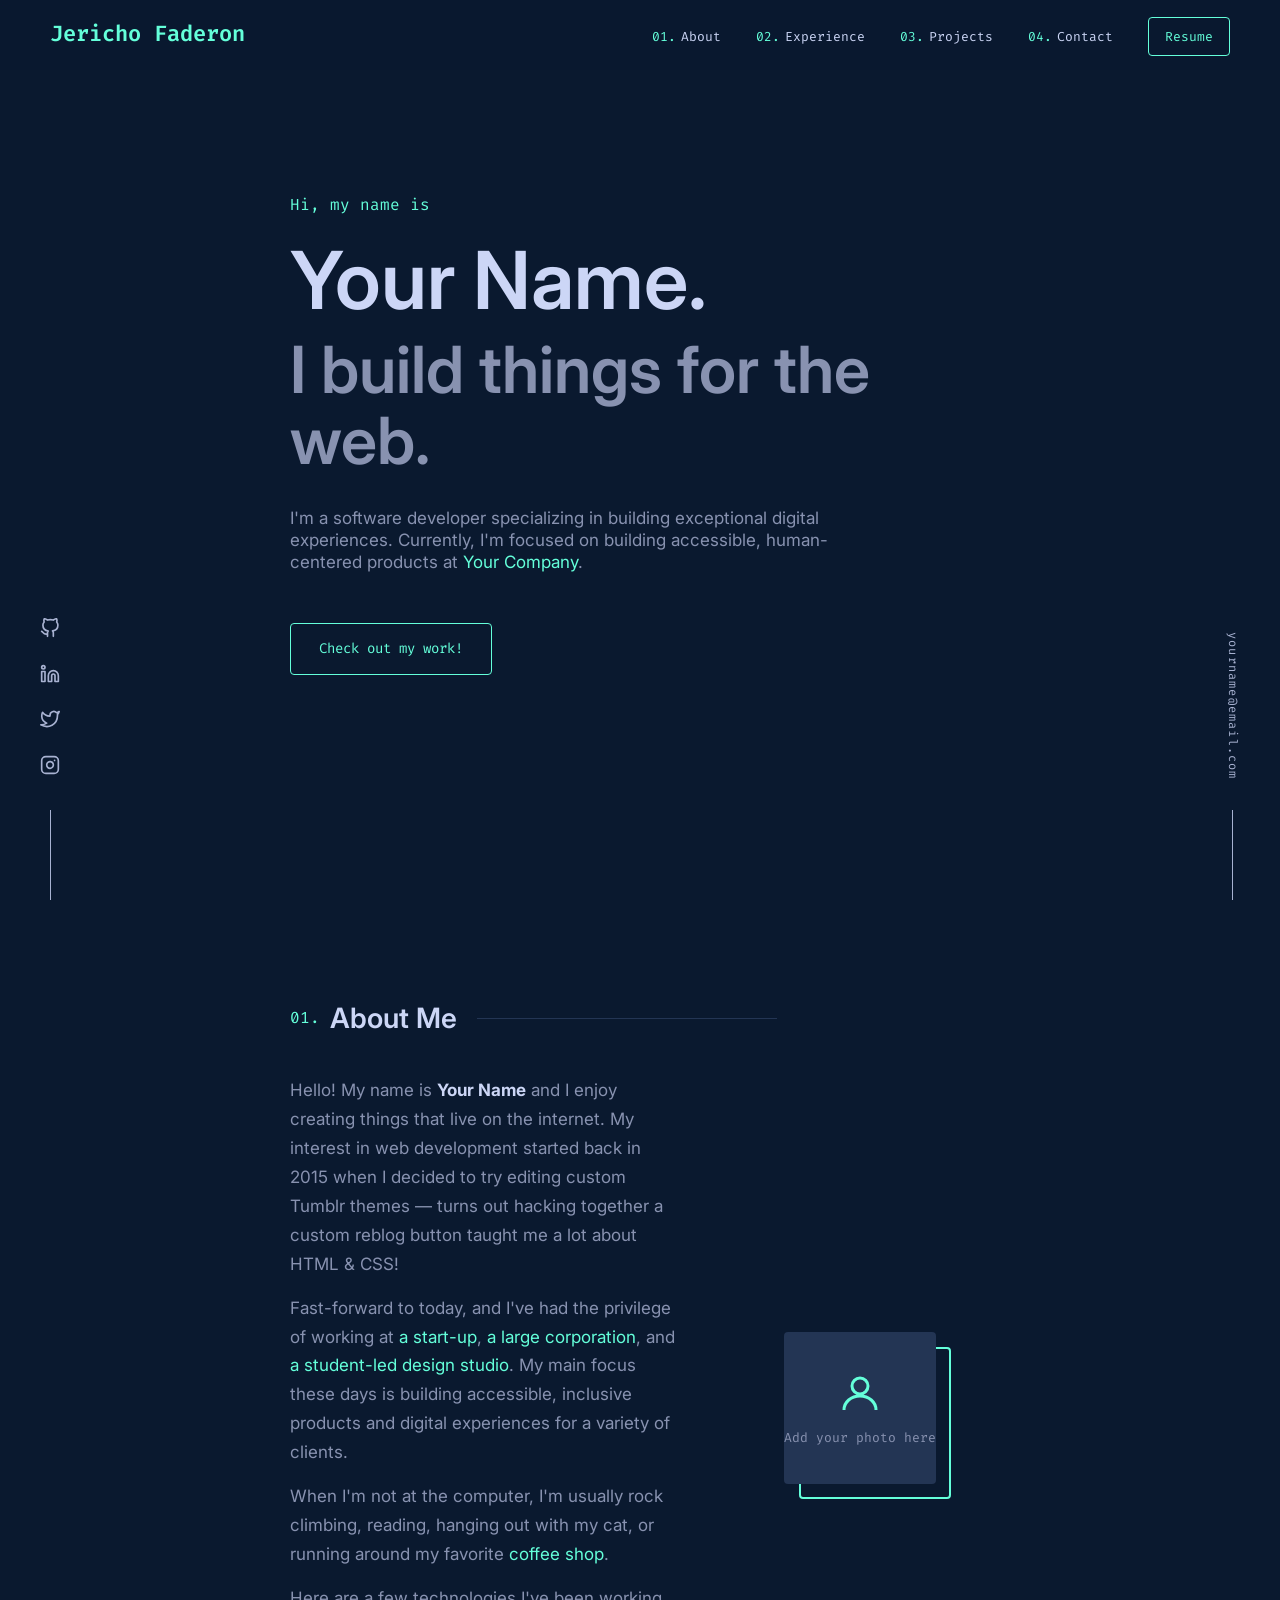
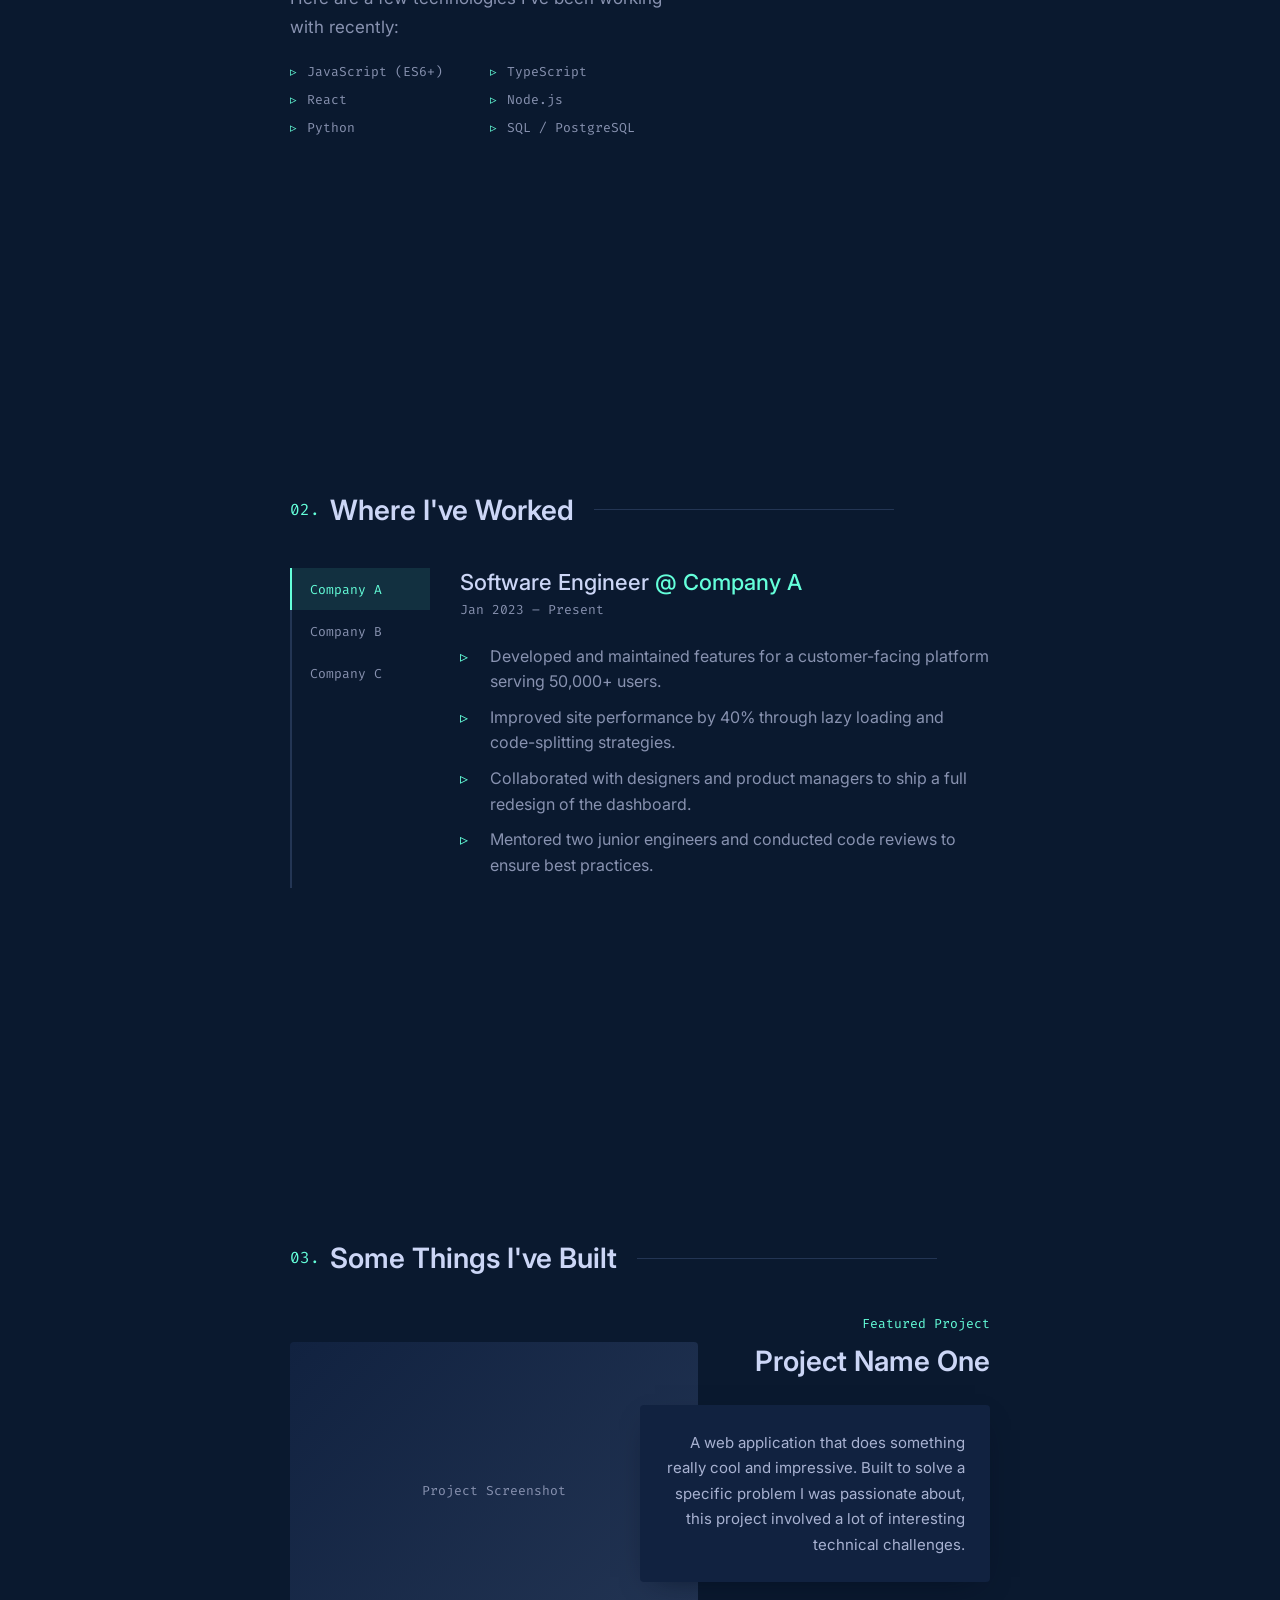
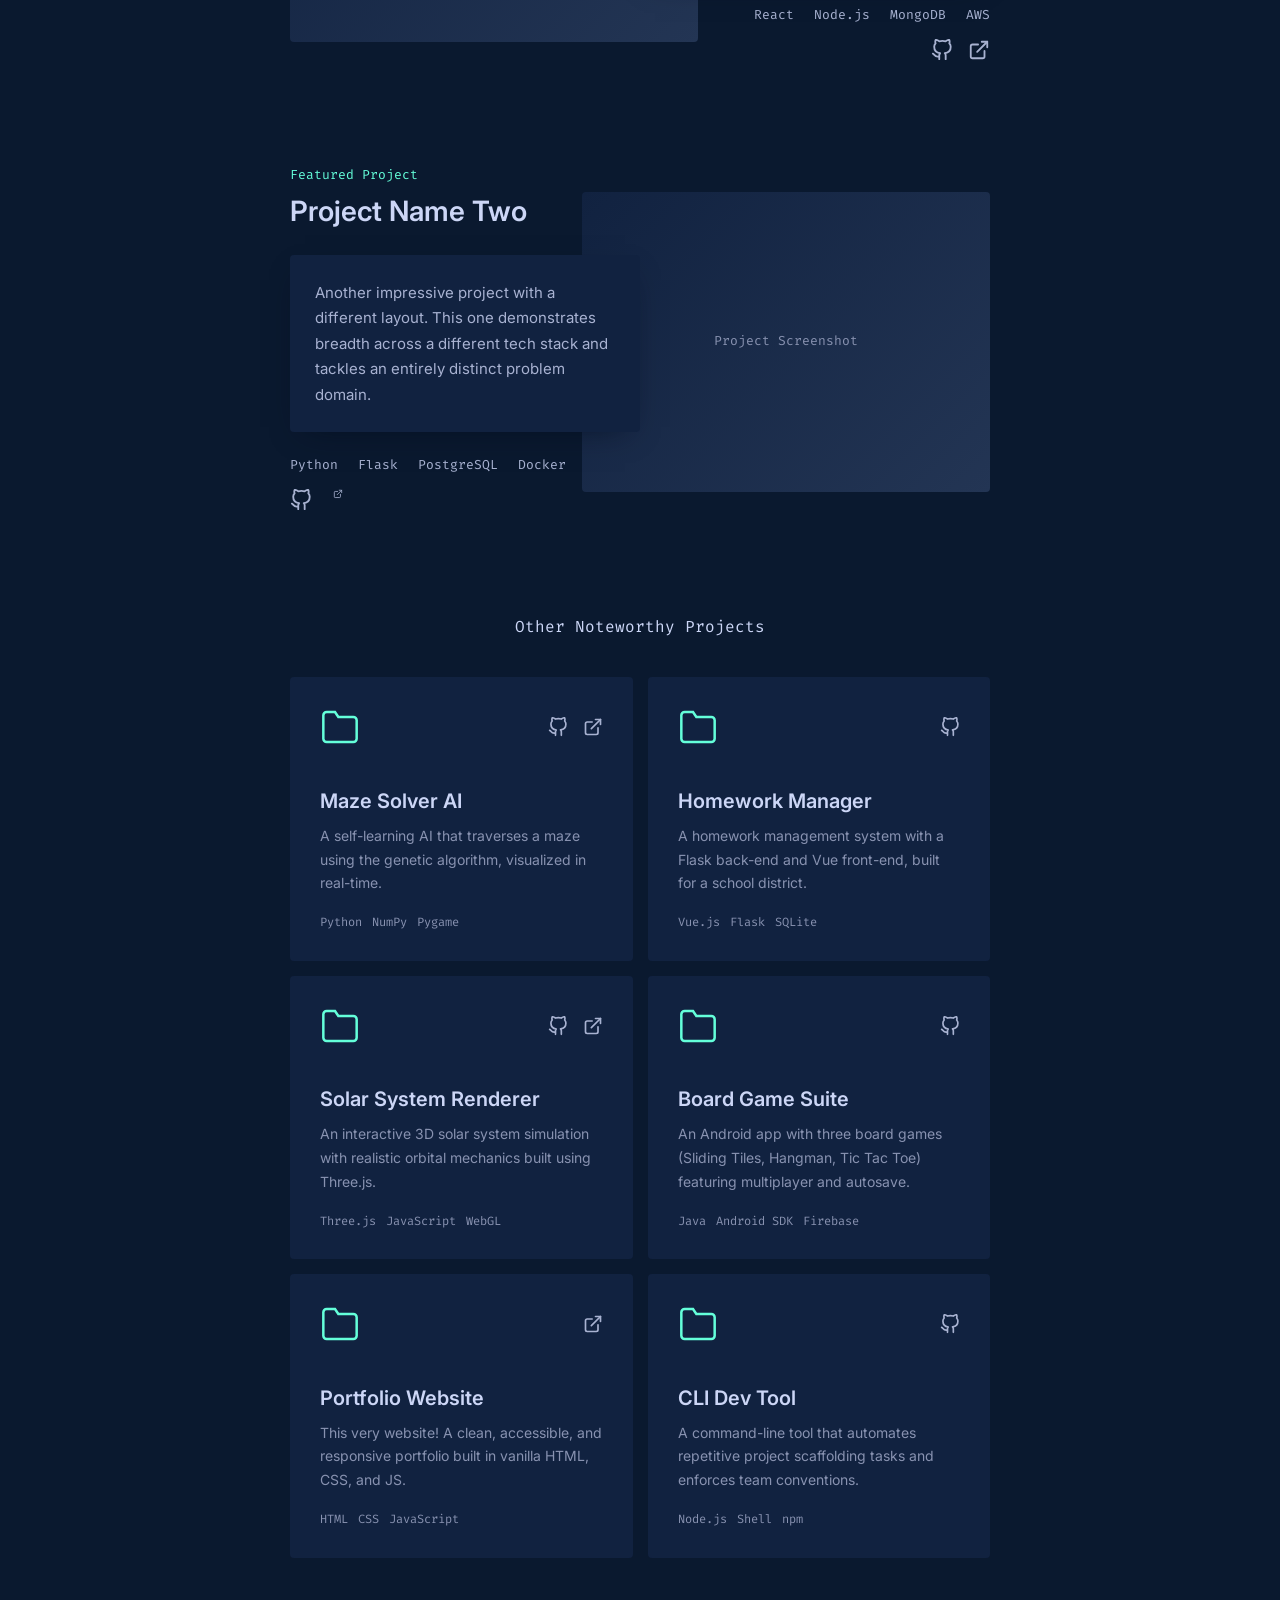
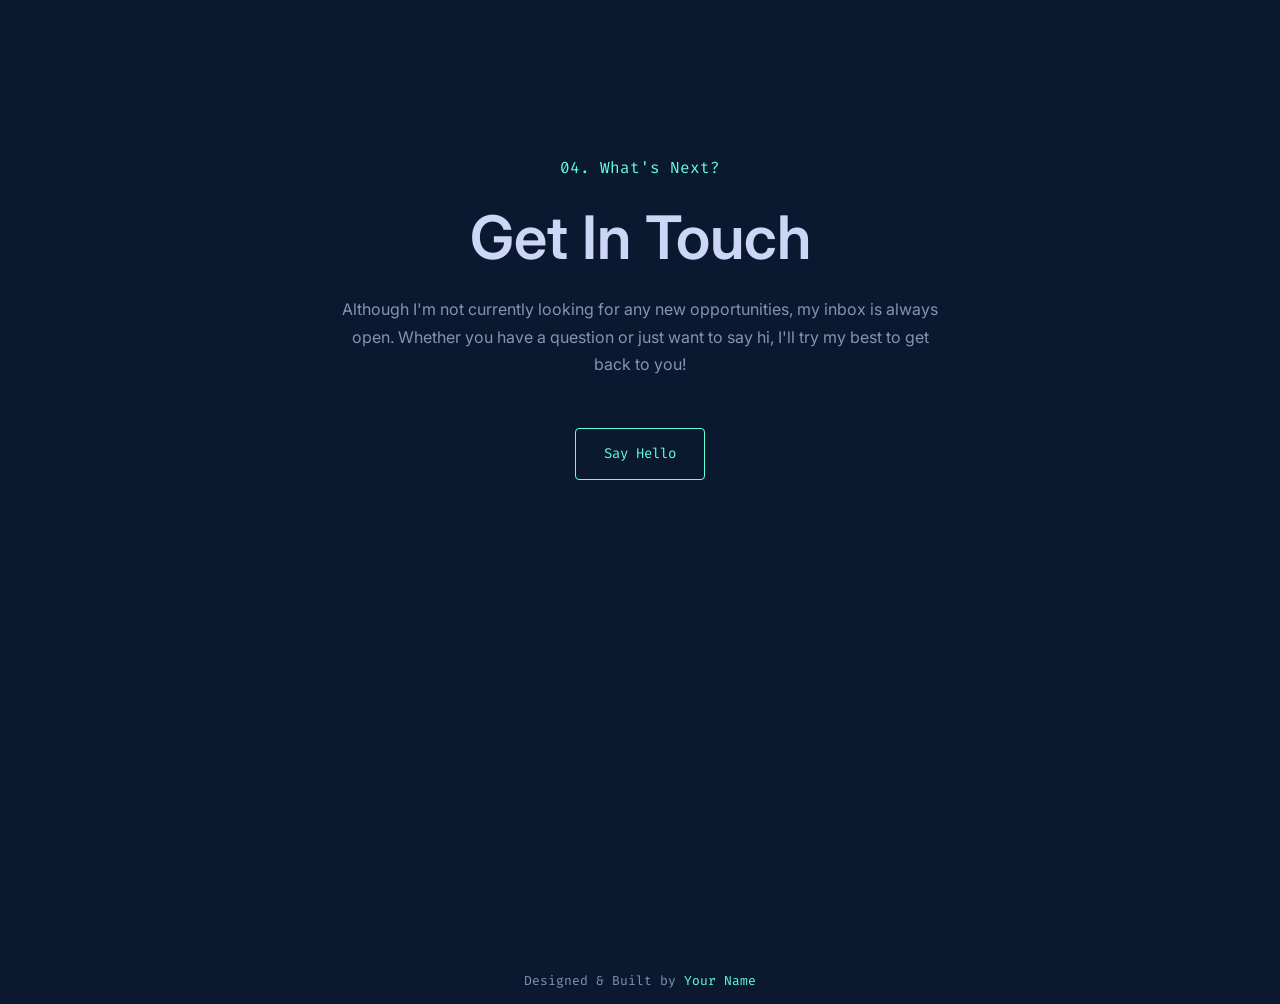
==== commit f69a12c5: "Update title and navbar name to 'Jericho Faderon'" ====
--- a/index.html
+++ b/index.html
@@ -3,7 +3,7 @@
 <head>
   <meta charset="UTF-8" />
   <meta name="viewport" content="width=device-width, initial-scale=1.0"/>
-  <title>Your Name | Software Developer</title>
+  <title>Jericho Faderon | Software Developer</title>
   <link rel="preconnect" href="https://fonts.googleapis.com">
   <link href="https://fonts.googleapis.com/css2?family=Calibre:wght@400;500;600&family=SF+Mono&family=Fira+Code:wght@300;400;500&family=Inter:wght@300;400;500;600&display=swap" rel="stylesheet">
   <style>
@@ -837,7 +837,7 @@
   <nav id="navbar">
     <div class="nav-logo">
       <!-- ✏️ CHANGE: Update initials below -->
-      <a href="#">YN</a>
+      <a href="#">Jericho Faderon</a>
     </div>
     <ul class="nav-links">
       <li><a href="#about"><span>01.</span>About</a></li>
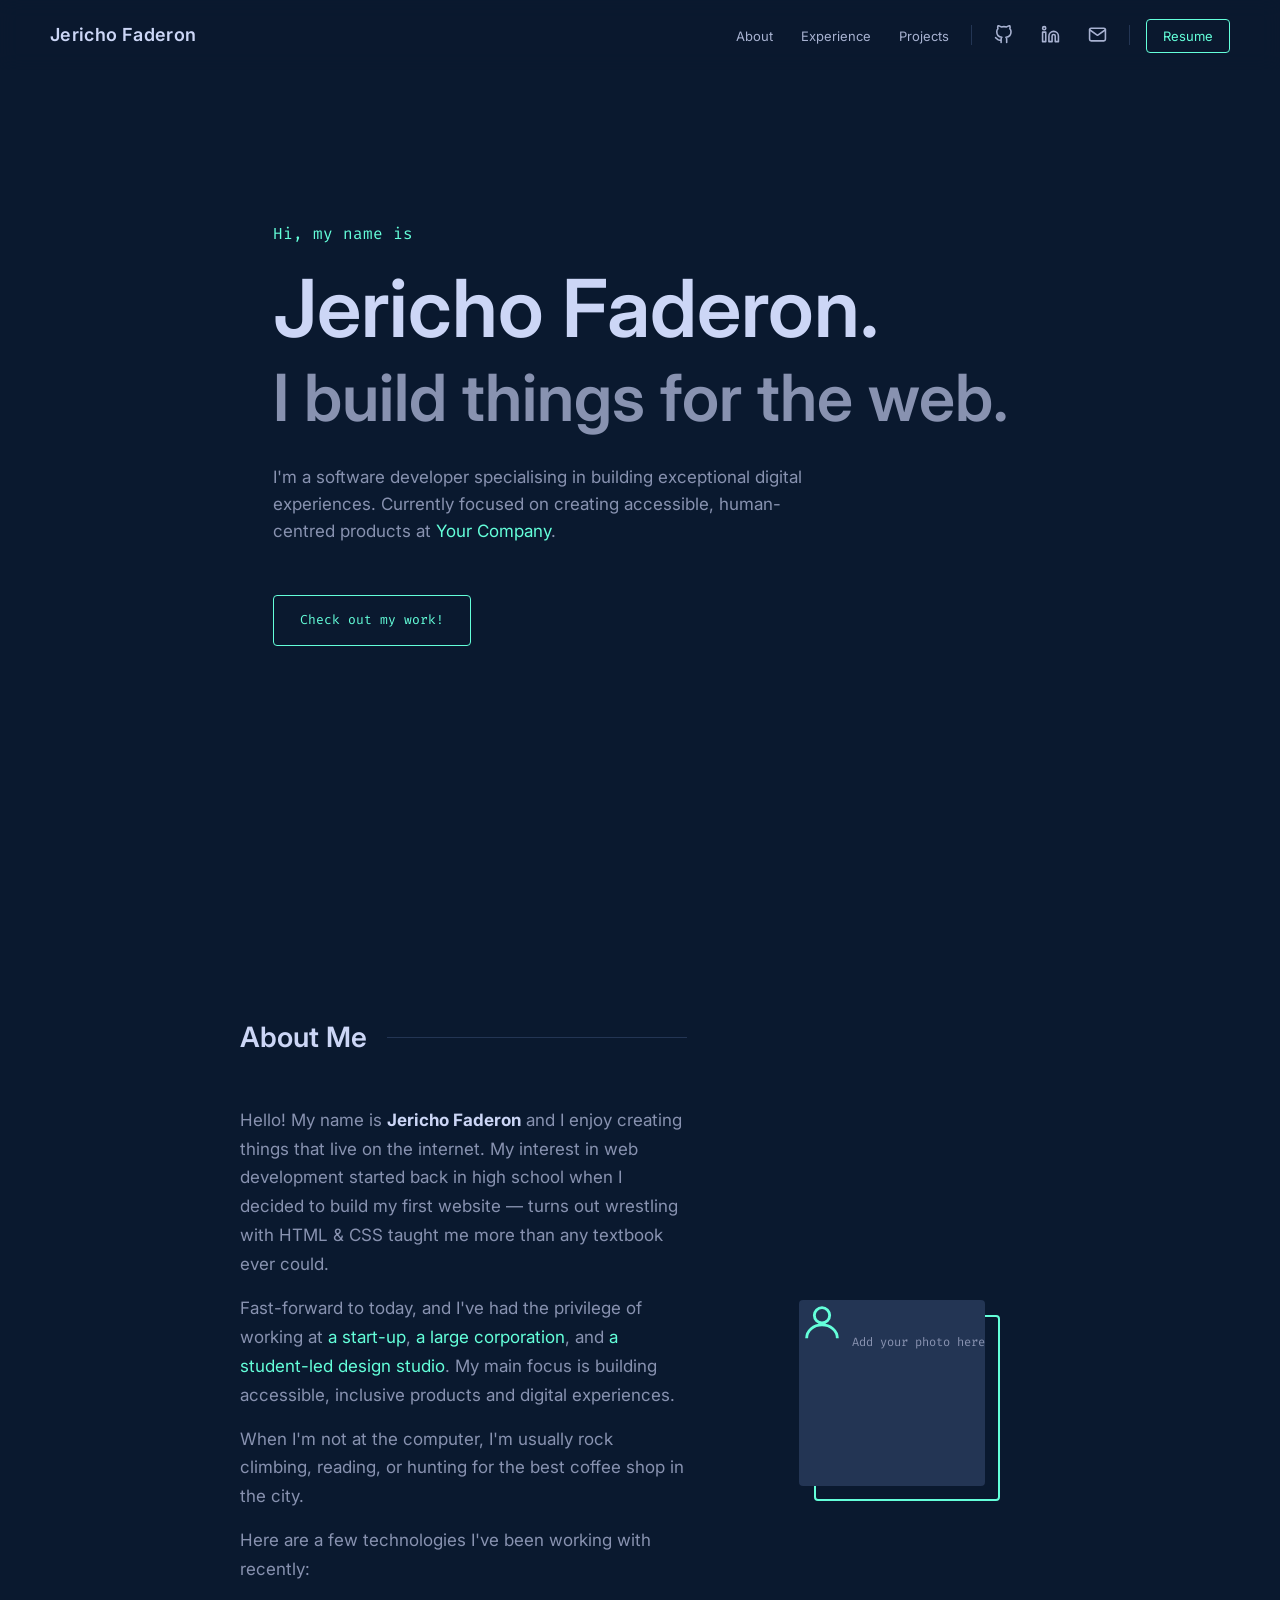
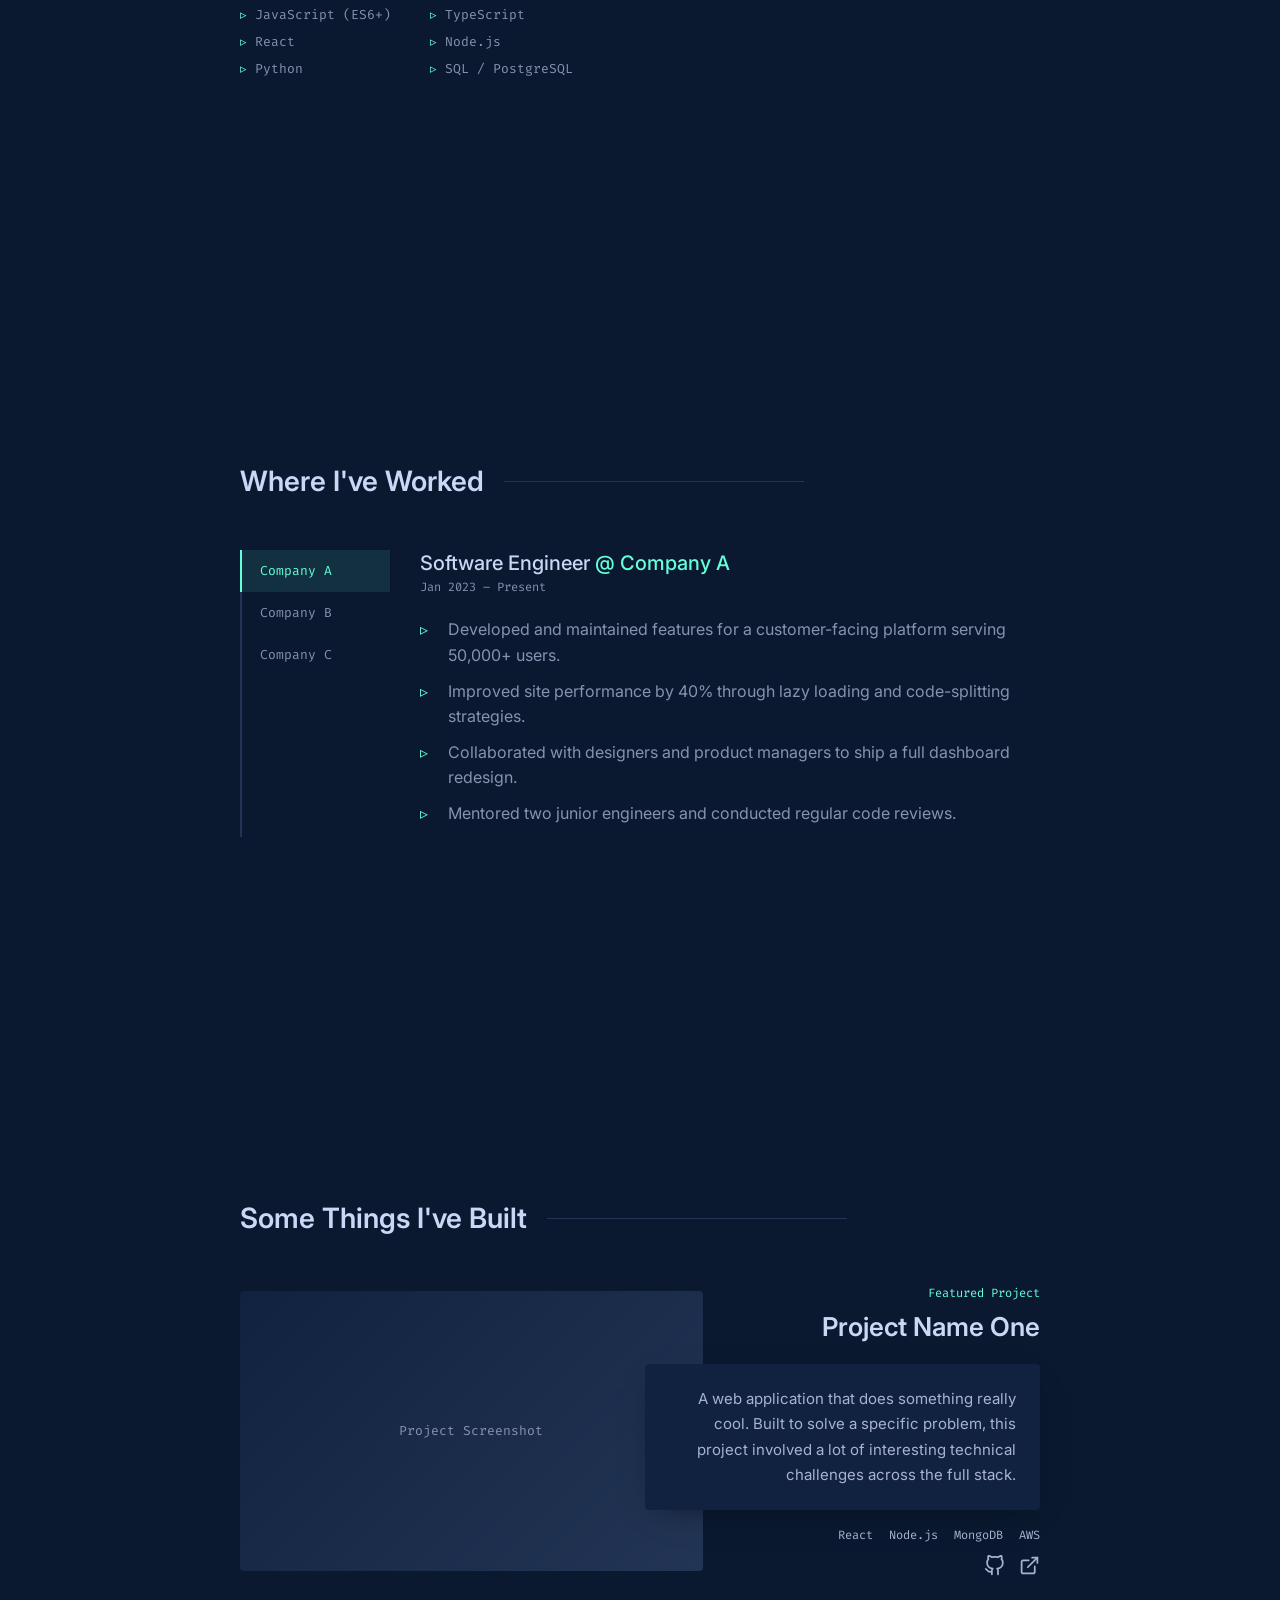
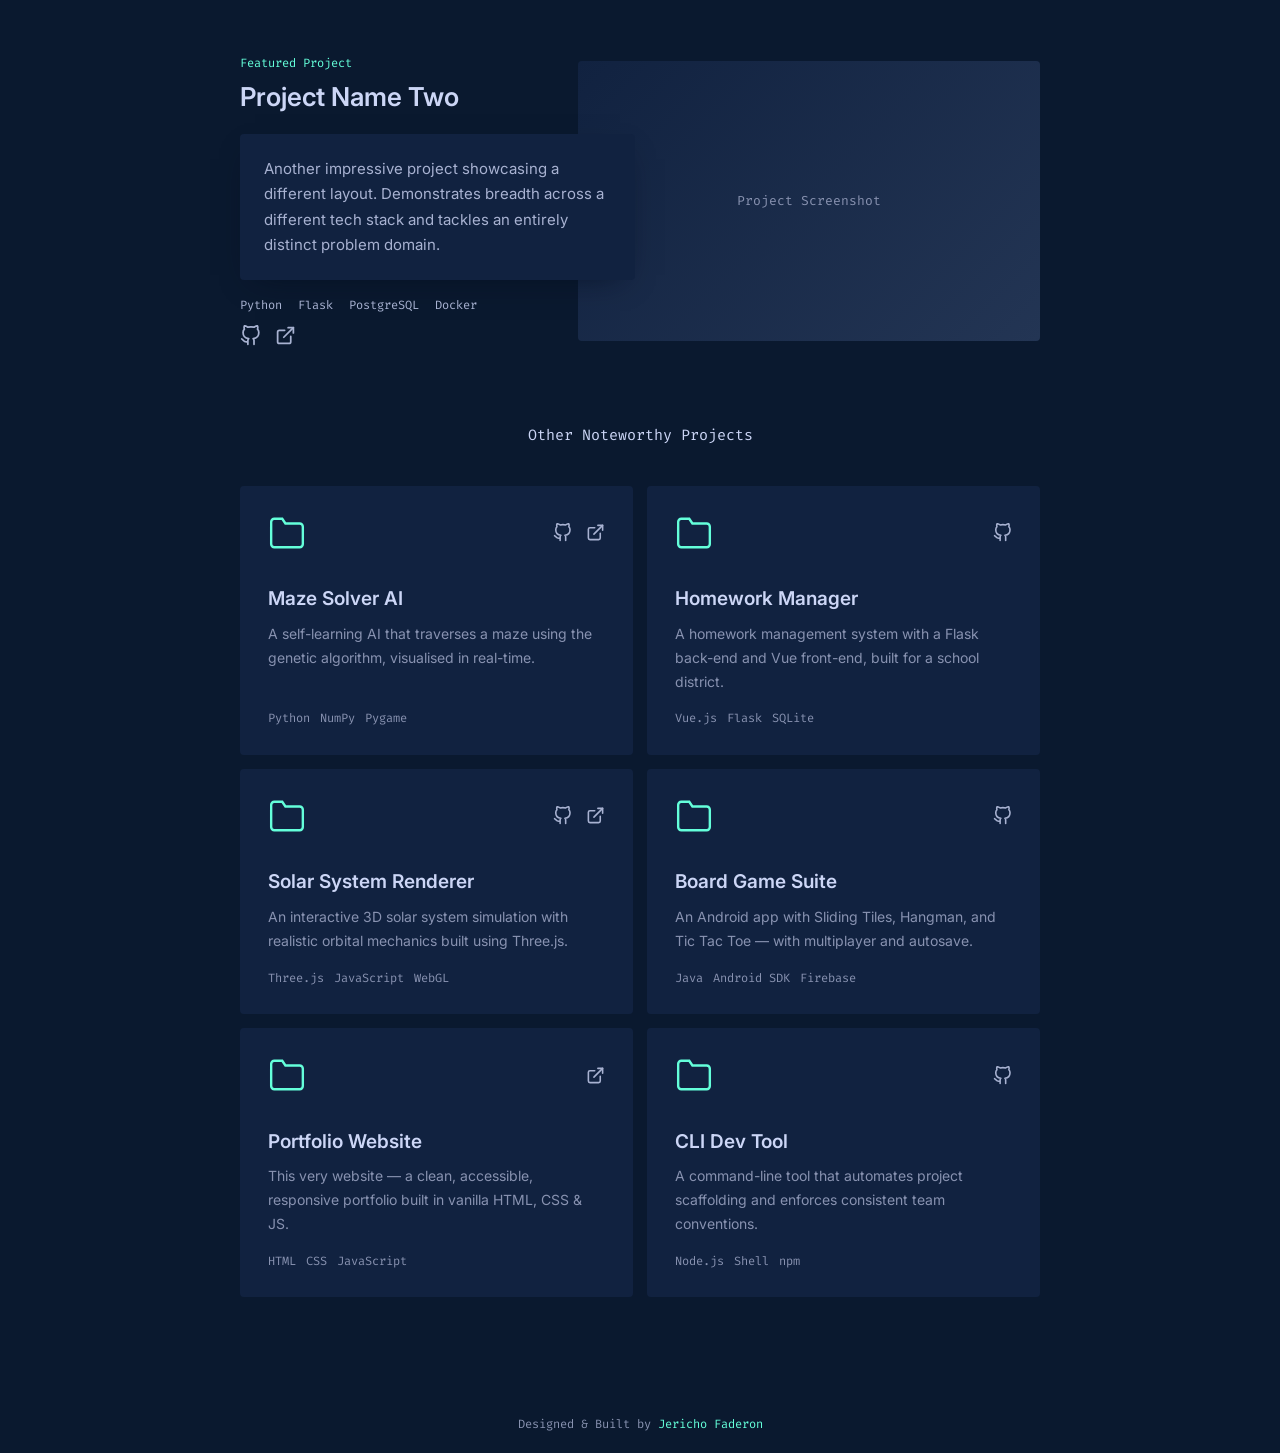
==== commit b0674050: "Add files via upload" ====
--- a/index.html
+++ b/index.html
@@ -5,11 +5,10 @@
   <meta name="viewport" content="width=device-width, initial-scale=1.0"/>
   <title>Jericho Faderon | Software Developer</title>
   <link rel="preconnect" href="https://fonts.googleapis.com">
-  <link href="https://fonts.googleapis.com/css2?family=Calibre:wght@400;500;600&family=SF+Mono&family=Fira+Code:wght@300;400;500&family=Inter:wght@300;400;500;600&display=swap" rel="stylesheet">
+  <link href="https://fonts.googleapis.com/css2?family=Fira+Code:wght@300;400;500&family=Inter:wght@300;400;500;600&display=swap" rel="stylesheet">
   <style>
-    /* =============================================
-       CSS VARIABLES — Edit colors here
-    ============================================= */
+
+    /* ─── VARIABLES ────────────────────────────── */
     :root {
       --navy:           #0a192f;
       --light-navy:     #112240;
@@ -17,151 +16,128 @@
       --slate:          #8892b0;
       --light-slate:    #a8b2d1;
       --lightest-slate: #ccd6f6;
-      --white:          #e6f1ff;
       --green:          #64ffda;
-      --green-tint:     rgba(100, 255, 218, 0.1);
-      --font-sans:      'Inter', 'Calibre', sans-serif;
-      --font-mono:      'Fira Code', 'SF Mono', monospace;
-      --transition:     all 0.25s cubic-bezier(0.645, 0.045, 0.355, 1);
-      --nav-height:     70px;
-      --border-radius:  4px;
-    }
-
-    /* =============================================
-       RESET & BASE
-    ============================================= */
+      --green-tint:     rgba(100,255,218,0.1);
+      --font-sans:      'Inter', sans-serif;
+      --font-mono:      'Fira Code', monospace;
+      --ease:           cubic-bezier(0.645,0.045,0.355,1);
+      --nav-h:          70px;
+      --radius:         4px;
+    }
+
+    /* ─── RESET ─────────────────────────────────── */
     *, *::before, *::after { box-sizing: border-box; margin: 0; padding: 0; }
-
-    html {
-      scroll-behavior: smooth;
-    }
-
+    html { scroll-behavior: smooth; }
     body {
-      background-color: var(--navy);
+      background: var(--navy);
       color: var(--slate);
       font-family: var(--font-sans);
       font-size: 18px;
       line-height: 1.3;
       overflow-x: hidden;
     }
-
-    a {
-      color: var(--green);
-      text-decoration: none;
-      transition: var(--transition);
-    }
-    a:hover { color: var(--green); opacity: 0.8; }
-
     ul { list-style: none; }
-
-    /* =============================================
-       SCROLLBAR
-    ============================================= */
+    a { color: var(--green); text-decoration: none; transition: all 0.25s var(--ease); }
+    a:hover { opacity: 0.8; }
+    ::selection { background: var(--lightest-navy); color: var(--lightest-slate); }
     ::-webkit-scrollbar { width: 8px; }
     ::-webkit-scrollbar-track { background: var(--navy); }
     ::-webkit-scrollbar-thumb { background: var(--lightest-navy); border-radius: 10px; }
 
-    /* =============================================
-       SELECTION
-    ============================================= */
-    ::selection { background-color: var(--lightest-navy); color: var(--lightest-slate); }
-
-    /* =============================================
-       LAYOUT
-    ============================================= */
+    /* ─── LAYOUT ─────────────────────────────────── */
     .container {
       max-width: 1000px;
       margin: 0 auto;
-      padding: 0 150px;
-    }
-
-    @media (max-width: 1080px) { .container { padding: 0 100px; } }
-    @media (max-width: 768px)  { .container { padding: 0 50px; } }
-    @media (max-width: 480px)  { .container { padding: 0 25px; } }
-
-    /* =============================================
-       NAVIGATION
-    ============================================= */
+      padding: 0 100px;
+    }
+    @media (max-width: 1080px) { .container { padding: 0 80px; } }
+    @media (max-width: 768px)  { .container { padding: 0 40px; } }
+    @media (max-width: 480px)  { .container { padding: 0 20px; } }
+
+    /* ─── NAVBAR ─────────────────────────────────── */
     #navbar {
       position: fixed;
-      top: 0;
-      width: 100%;
-      height: var(--nav-height);
-      background: rgba(10, 25, 47, 0.85);
+      top: 0; left: 0; right: 0;
+      height: var(--nav-h);
+      background: rgba(10,25,47,0.9);
       backdrop-filter: blur(10px);
-      z-index: 1000;
       display: flex;
       align-items: center;
       justify-content: space-between;
       padding: 0 50px;
-      transition: var(--transition);
+      z-index: 1000;
+      transition: all 0.25s var(--ease);
       border-bottom: 1px solid transparent;
     }
-
     #navbar.scrolled {
       box-shadow: 0 10px 30px -10px rgba(2,12,27,0.7);
-      border-bottom: 1px solid var(--lightest-navy);
+      border-bottom-color: var(--lightest-navy);
     }
 
     .nav-logo a {
-      color: var(--green);
-      font-family: var(--font-mono);
-      font-size: 22px;
+      color: var(--lightest-slate);
+      font-family: var(--font-sans);
+      font-size: 18px;
       font-weight: 600;
-    }
+      letter-spacing: 0.02em;
+      transition: color 0.25s var(--ease);
+    }
+    .nav-logo a:hover { color: var(--green); opacity: 1; }
 
     .nav-links {
       display: flex;
       align-items: center;
-      gap: 5px;
-    }
-
+      gap: 4px;
+    }
     .nav-links li a {
-      color: var(--lightest-slate);
-      font-family: var(--font-mono);
+      color: var(--light-slate);
+      font-family: var(--font-sans);
       font-size: 13px;
-      padding: 10px 15px;
-      transition: var(--transition);
-    }
-
-    .nav-links li a:hover { color: var(--green); }
-
-    .nav-links li a span {
-      color: var(--green);
-      margin-right: 5px;
-    }
+      padding: 10px 12px;
+      border-radius: var(--radius);
+      transition: color 0.25s var(--ease);
+    }
+    .nav-links li a:hover,
+    .nav-links li a.active { color: var(--green); opacity: 1; }
+
+    .nav-icon {
+      display: flex;
+      align-items: center;
+      justify-content: center;
+      color: var(--light-slate);
+      padding: 8px 9px;
+      transition: all 0.25s var(--ease);
+      border-radius: var(--radius);
+    }
+    .nav-icon:hover { color: var(--green); opacity: 1; transform: translateY(-2px); }
+    .nav-icon svg { width: 19px; height: 19px; fill: none; stroke: currentColor; stroke-width: 2; stroke-linecap: round; stroke-linejoin: round; display: block; }
+
+    .nav-divider { width: 1px; height: 20px; background: var(--lightest-navy); margin: 0 6px; }
 
     .nav-resume-btn {
       color: var(--green) !important;
       border: 1px solid var(--green);
-      border-radius: var(--border-radius);
-      padding: 10px 16px !important;
-      margin-left: 15px;
-      transition: var(--transition) !important;
-    }
-    .nav-resume-btn:hover {
-      background: var(--green-tint) !important;
-      opacity: 1 !important;
-    }
-
-    /* Mobile nav toggle */
+      border-radius: var(--radius);
+      padding: 8px 16px !important;
+      font-family: var(--font-mono);
+      font-size: 12px;
+      margin-left: 6px;
+      transition: all 0.25s var(--ease) !important;
+    }
+    .nav-resume-btn:hover { background: var(--green-tint) !important; opacity: 1 !important; }
+
     .hamburger {
       display: none;
       flex-direction: column;
       gap: 5px;
       cursor: pointer;
       z-index: 1100;
-    }
-    .hamburger span {
-      width: 28px;
-      height: 2px;
-      background: var(--green);
-      transition: var(--transition);
-      display: block;
-    }
-    .hamburger.open span:nth-child(1) { transform: rotate(45deg) translate(5px, 6px); }
+      padding: 5px;
+    }
+    .hamburger span { width: 26px; height: 2px; background: var(--green); display: block; transition: all 0.25s var(--ease); }
+    .hamburger.open span:nth-child(1) { transform: rotate(45deg) translate(5px,6px); }
     .hamburger.open span:nth-child(2) { opacity: 0; }
-    .hamburger.open span:nth-child(3) { transform: rotate(-45deg) translate(5px, -6px); }
+    .hamburger.open span:nth-child(3) { transform: rotate(-45deg) translate(5px,-6px); }
 
     .mobile-nav {
       display: none;
@@ -172,311 +148,177 @@
       flex-direction: column;
       justify-content: center;
       align-items: center;
-      gap: 30px;
+      gap: 28px;
     }
     .mobile-nav.open { display: flex; }
-    .mobile-nav li a {
-      font-family: var(--font-mono);
-      font-size: 14px;
-      color: var(--lightest-slate);
-    }
-    .mobile-nav li a span { color: var(--green); margin-right: 5px; display: block; font-size: 12px; }
-    .mobile-nav li a:hover { color: var(--green); }
-
-    @media (max-width: 768px) {
-      .nav-links { display: none; }
-      .hamburger { display: flex; }
-    }
-
-    /* =============================================
-       SOCIAL SIDEBAR (left)
-    ============================================= */
-    .social-sidebar {
-      position: fixed;
-      bottom: 0;
-      left: 40px;
-      display: flex;
-      flex-direction: column;
-      align-items: center;
-      gap: 20px;
-      z-index: 10;
-    }
-
-    .social-sidebar::after {
-      content: '';
-      display: block;
-      width: 1px;
-      height: 90px;
-      background: var(--light-slate);
-      margin-top: 10px;
-    }
-
-    .social-sidebar a {
-      color: var(--light-slate);
-      transition: var(--transition);
-    }
-    .social-sidebar a:hover {
-      color: var(--green);
-      transform: translateY(-3px);
-      opacity: 1;
-    }
-
-    .social-sidebar svg { width: 20px; height: 20px; fill: none; stroke: currentColor; stroke-width: 2; stroke-linecap: round; stroke-linejoin: round; }
-
-    /* =============================================
-       EMAIL SIDEBAR (right)
-    ============================================= */
-    .email-sidebar {
-      position: fixed;
-      bottom: 0;
-      right: 40px;
-      display: flex;
-      flex-direction: column;
-      align-items: center;
-      gap: 20px;
-      z-index: 10;
-    }
-
-    .email-sidebar::after {
-      content: '';
-      display: block;
-      width: 1px;
-      height: 90px;
-      background: var(--light-slate);
-      margin-top: 10px;
-    }
-
-    .email-sidebar a {
-      font-family: var(--font-mono);
-      font-size: 12px;
-      letter-spacing: 0.1em;
-      writing-mode: vertical-rl;
-      color: var(--light-slate);
-      transition: var(--transition);
-    }
-    .email-sidebar a:hover {
-      color: var(--green);
-      transform: translateY(-3px);
-      opacity: 1;
-    }
-
-    @media (max-width: 1080px) { .social-sidebar, .email-sidebar { display: none; } }
-
-    /* =============================================
-       SECTIONS
-    ============================================= */
+    .mobile-nav li a { font-size: 18px; color: var(--lightest-slate); padding: 8px 0; }
+    .mobile-nav li a:hover { color: var(--green); opacity: 1; }
+
+    @media (max-width: 768px) { .nav-links { display: none; } .hamburger { display: flex; } }
+    @media (max-width: 480px) { #navbar { padding: 0 25px; } }
+
+    /* ─── SECTIONS ───────────────────────────────── */
     section {
       padding: 100px 0;
       min-height: 100vh;
       display: flex;
       align-items: center;
     }
-
-    .section-inner {
-      width: 100%;
-    }
+    .section-inner { width: 100%; }
 
     .section-heading {
       display: flex;
       align-items: center;
-      margin-bottom: 40px;
+      margin-bottom: 50px;
       font-size: clamp(22px, 5vw, 28px);
       font-weight: 600;
       color: var(--lightest-slate);
       white-space: nowrap;
     }
-
-    .section-heading span {
-      color: var(--green);
-      font-family: var(--font-mono);
-      font-size: clamp(14px, 3vw, 16px);
-      font-weight: 400;
-      margin-right: 10px;
-    }
-
     .section-heading::after {
       content: '';
       display: block;
-      position: relative;
       width: 300px;
       height: 1px;
       background: var(--lightest-navy);
       margin-left: 20px;
-    }
-
-    /* =============================================
-       HERO SECTION
-    ============================================= */
+      flex-shrink: 0;
+    }
+    @media (max-width: 600px) { .section-heading::after { width: 80px; } }
+
+    .fade-in {
+      opacity: 0;
+      transform: translateY(20px);
+      transition: opacity 0.6s ease, transform 0.6s ease;
+    }
+    .fade-in.visible { opacity: 1; transform: none; }
+
+    /* ─── BUTTON ─────────────────────────────────── */
+    .btn {
+      display: inline-flex;
+      align-items: center;
+      gap: 8px;
+      color: var(--green);
+      border: 1px solid var(--green);
+      border-radius: var(--radius);
+      padding: 16px 26px;
+      font-family: var(--font-mono);
+      font-size: 13px;
+      cursor: pointer;
+      background: transparent;
+      transition: background 0.25s var(--ease);
+      text-decoration: none;
+    }
+    .btn:hover { background: var(--green-tint); opacity: 1; }
+
+    /* ─── HERO ───────────────────────────────────── */
     #hero {
       min-height: 100vh;
+      padding-top: var(--nav-h);
       flex-direction: column;
       justify-content: center;
-      padding-top: var(--nav-height);
-    }
-
-    .hero-inner {
-      max-width: 900px;
-    }
-
-    .hero-intro {
+    }
+    .hero-inner { max-width: 900px; }
+
+    .hero-greeting {
       font-family: var(--font-mono);
       color: var(--green);
-      font-size: clamp(14px, 3vw, 16px);
+      font-size: clamp(14px,3vw,16px);
       margin-bottom: 20px;
-      animation: fadeInUp 0.5s ease forwards;
       opacity: 0;
-      animation-delay: 0.1s;
-    }
-
+      animation: riseUp 0.5s ease 0.1s forwards;
+    }
     .hero-name {
-      font-size: clamp(40px, 8vw, 80px);
+      font-size: clamp(40px,8vw,80px);
       font-weight: 600;
       color: var(--lightest-slate);
       line-height: 1.1;
       margin-bottom: 10px;
-      animation: fadeInUp 0.5s ease forwards;
       opacity: 0;
-      animation-delay: 0.2s;
-    }
-
+      animation: riseUp 0.5s ease 0.2s forwards;
+    }
     .hero-tagline {
-      font-size: clamp(30px, 6vw, 65px);
+      font-size: clamp(28px,6vw,65px);
       font-weight: 600;
       color: var(--slate);
       line-height: 1.1;
       margin-bottom: 30px;
-      animation: fadeInUp 0.5s ease forwards;
       opacity: 0;
-      animation-delay: 0.3s;
-    }
-
-    .hero-description {
+      animation: riseUp 0.5s ease 0.3s forwards;
+    }
+    .hero-desc {
       max-width: 540px;
       font-size: 17px;
       color: var(--slate);
+      line-height: 1.6;
       margin-bottom: 50px;
-      animation: fadeInUp 0.5s ease forwards;
       opacity: 0;
-      animation-delay: 0.4s;
-    }
-
-    .hero-description a { color: var(--green); }
-
-    .hero-cta {
-      animation: fadeInUp 0.5s ease forwards;
-      opacity: 0;
-      animation-delay: 0.5s;
-    }
-
-    .btn {
-      display: inline-block;
-      color: var(--green);
-      border: 1px solid var(--green);
-      border-radius: var(--border-radius);
-      padding: 18px 28px;
-      font-family: var(--font-mono);
-      font-size: 14px;
-      line-height: 1;
-      text-decoration: none;
-      cursor: pointer;
-      transition: var(--transition);
-      background: transparent;
-    }
-    .btn:hover {
-      background: var(--green-tint);
-      opacity: 1;
-    }
-
-    /* =============================================
-       ABOUT SECTION
-    ============================================= */
-    .about-inner {
+      animation: riseUp 0.5s ease 0.4s forwards;
+    }
+    .hero-desc a { color: var(--green); }
+    .hero-cta { opacity: 0; animation: riseUp 0.5s ease 0.5s forwards; }
+
+    @keyframes riseUp {
+      from { opacity: 0; transform: translateY(20px); }
+      to   { opacity: 1; transform: none; }
+    }
+
+    /* ─── ABOUT ──────────────────────────────────── */
+    .about-grid {
       display: grid;
       grid-template-columns: 3fr 2fr;
-      gap: 50px;
-      align-items: center;
-    }
-
-    @media (max-width: 768px) { .about-inner { grid-template-columns: 1fr; } }
-
-    .about-text p {
-      margin-bottom: 15px;
-      font-size: 17px;
-      line-height: 1.7;
-    }
-
-    .about-text p a { color: var(--green); }
+      gap: 60px;
+      align-items: center;
+    }
+    @media (max-width: 768px) { .about-grid { grid-template-columns: 1fr; } }
+
+    .about-text p { margin-bottom: 15px; font-size: 17px; line-height: 1.7; }
+    .about-text a { color: var(--green); }
+    .about-text strong { color: var(--lightest-slate); }
 
     .skills-list {
       display: grid;
-      grid-template-columns: repeat(2, minmax(140px, 200px));
-      gap: 5px 10px;
+      grid-template-columns: repeat(2, minmax(130px,180px));
+      gap: 4px 10px;
       margin-top: 20px;
     }
-
     .skills-list li {
       font-family: var(--font-mono);
       font-size: 13px;
       color: var(--slate);
       padding: 3px 0;
     }
-
-    .skills-list li::before {
-      content: '▹';
-      color: var(--green);
-      margin-right: 10px;
-    }
-
-    .about-image {
+    .skills-list li::before { content: '▹'; color: var(--green); margin-right: 8px; }
+
+    .about-photo { position: relative; max-width: 300px; justify-self: center; }
+    .about-photo-wrap {
       position: relative;
-      max-width: 300px;
-      justify-self: center;
-    }
-
-    .about-image-wrapper {
-      position: relative;
-      border-radius: var(--border-radius);
-    }
-
-    .about-image-wrapper::after {
+      border-radius: var(--radius);
+    }
+    .about-photo-wrap::after {
       content: '';
-      display: block;
       position: absolute;
-      width: 100%;
-      height: 100%;
+      top: 15px; left: 15px;
+      right: -15px; bottom: -15px;
       border: 2px solid var(--green);
-      border-radius: var(--border-radius);
-      top: 15px;
-      left: 15px;
-      z-index: -1;
-      transition: var(--transition);
-    }
-
-    .about-image-wrapper:hover::after {
-      top: 10px;
-      left: 10px;
-    }
-
-    .about-image img {
-      width: 100%;
-      border-radius: var(--border-radius);
-      filter: grayscale(30%) contrast(1);
-      mix-blend-mode: normal;
-      transition: var(--transition);
+      border-radius: var(--radius);
+      z-index: 0;
+      transition: all 0.25s var(--ease);
+    }
+    .about-photo-wrap:hover::after { top: 8px; left: 8px; right: -8px; bottom: -8px; }
+    .about-photo-wrap img,
+    .about-photo-wrap .photo-ph {
       position: relative;
       z-index: 1;
-    }
-
-    .about-image img:hover {
-      filter: none;
-    }
-
-    /* Photo placeholder */
-    .photo-placeholder {
       width: 100%;
+      border-radius: var(--radius);
+      display: block;
+    }
+    .about-photo-wrap img { filter: grayscale(20%); transition: filter 0.25s var(--ease); }
+    .about-photo-wrap img:hover { filter: none; }
+    .photo-ph {
       aspect-ratio: 1;
       background: var(--lightest-navy);
-      border-radius: var(--border-radius);
       display: flex;
       flex-direction: column;
       align-items: center;
@@ -484,52 +326,38 @@
       gap: 12px;
       color: var(--slate);
       font-family: var(--font-mono);
-      font-size: 13px;
-      position: relative;
-      z-index: 1;
-    }
-    .photo-placeholder svg { width: 48px; height: 48px; stroke: var(--green); fill: none; stroke-width: 1.5; }
-
-    /* =============================================
-       EXPERIENCE SECTION
-    ============================================= */
-    .exp-tabs {
-      display: flex;
-      gap: 0;
-    }
-
-    @media (max-width: 600px) { .exp-tabs { flex-direction: column; } }
+      font-size: 12px;
+    }
+    .photo-ph svg { width: 46px; height: 46px; stroke: var(--green); fill: none; stroke-width: 1.5; }
+
+    /* ─── EXPERIENCE ─────────────────────────────── */
+    .exp-wrap { display: flex; gap: 0; }
+    @media (max-width: 600px) { .exp-wrap { flex-direction: column; } }
 
     .tab-list {
       position: relative;
-      min-width: 140px;
-    }
-
+      min-width: 150px;
+      flex-shrink: 0;
+    }
     .tab-list::before {
       content: '';
       position: absolute;
-      top: 0;
-      left: 0;
-      width: 2px;
-      height: 100%;
+      top: 0; left: 0;
+      width: 2px; height: 100%;
       background: var(--lightest-navy);
     }
-
-    .tab-indicator {
+    .tab-bar {
       position: absolute;
-      top: 0;
-      left: 0;
-      width: 2px;
-      height: 42px;
+      top: 0; left: 0;
+      width: 2px; height: 42px;
       background: var(--green);
-      transition: transform 0.25s ease;
-      transform: translateY(0px);
-    }
-
+      transition: transform 0.25s var(--ease);
+      z-index: 1;
+    }
     @media (max-width: 600px) {
-      .tab-list { min-width: 100%; display: flex; }
+      .tab-list { display: flex; min-width: 100%; }
       .tab-list::before { width: 100%; height: 2px; top: auto; bottom: 0; }
-      .tab-indicator { width: 100%; height: 2px; top: auto; bottom: 0; transform: translateX(0px); }
+      .tab-bar { width: 33.33%; height: 2px; top: auto; bottom: 0; }
     }
 
     .tab-btn {
@@ -538,369 +366,286 @@
       width: 100%;
       height: 42px;
       padding: 0 20px;
+      background: transparent;
       border: none;
-      border-left: none;
-      background: transparent;
       color: var(--slate);
       font-family: var(--font-mono);
       font-size: 13px;
       cursor: pointer;
-      transition: var(--transition);
       text-align: left;
       white-space: nowrap;
-    }
-    .tab-btn:hover, .tab-btn.active { color: var(--green); background: var(--green-tint); }
-
-    @media (max-width: 600px) {
-      .tab-btn { border-left: none; border-bottom: none; padding: 0 15px; }
-    }
+      transition: all 0.25s var(--ease);
+    }
+    .tab-btn:hover,
+    .tab-btn.active { color: var(--green); background: var(--green-tint); }
 
     .tab-panel { display: none; padding-left: 30px; }
     .tab-panel.active { display: block; }
-
-    .tab-panel h3 {
-      font-size: 22px;
-      font-weight: 500;
-      color: var(--lightest-slate);
-      margin-bottom: 5px;
-    }
-    .tab-panel h3 span { color: var(--green); }
-
-    .tab-range {
-      font-family: var(--font-mono);
-      font-size: 13px;
-      color: var(--slate);
-      margin-bottom: 25px;
-    }
-
+    @media (max-width: 600px) { .tab-panel { padding-left: 0; padding-top: 20px; } }
+
+    .tab-panel h3 { font-size: 20px; font-weight: 500; color: var(--lightest-slate); margin-bottom: 4px; }
+    .tab-panel h3 .co { color: var(--green); }
+    .tab-range { font-family: var(--font-mono); font-size: 12px; color: var(--slate); margin-bottom: 22px; }
     .tab-panel ul li {
       position: relative;
-      padding-left: 30px;
+      padding-left: 28px;
       margin-bottom: 10px;
-      color: var(--slate);
       font-size: 16px;
       line-height: 1.6;
-    }
-    .tab-panel ul li::before {
-      content: '▹';
-      position: absolute;
-      left: 0;
-      color: var(--green);
-    }
-
-    /* =============================================
-       PROJECTS SECTION
-    ============================================= */
-    .projects-grid {
+      color: var(--slate);
+    }
+    .tab-panel ul li::before { content: '▹'; position: absolute; left: 0; color: var(--green); }
+
+    /* ─── PROJECTS ───────────────────────────────── */
+    .feat-list { margin-bottom: 80px; }
+
+    .feat-item {
       display: grid;
-      grid-template-columns: repeat(auto-fill, minmax(300px, 1fr));
-      gap: 15px;
-    }
-
-    .project-card {
-      background: var(--light-navy);
-      border-radius: var(--border-radius);
-      padding: 30px;
-      display: flex;
-      flex-direction: column;
-      transition: var(--transition);
-      cursor: default;
-      position: relative;
-      overflow: hidden;
-    }
-
-    .project-card:hover {
-      transform: translateY(-5px);
-      box-shadow: 0 20px 30px -15px rgba(2,12,27,0.7);
-    }
-
-    .project-top {
-      display: flex;
-      justify-content: space-between;
-      align-items: center;
-      margin-bottom: 35px;
-    }
-
-    .project-folder svg {
-      width: 40px;
-      height: 40px;
-      stroke: var(--green);
-      fill: none;
-      stroke-width: 1.5;
-    }
-
-    .project-links {
-      display: flex;
-      gap: 15px;
-    }
-    .project-links a { color: var(--light-slate); transition: var(--transition); }
-    .project-links a:hover { color: var(--green); opacity: 1; }
-    .project-links svg { width: 20px; height: 20px; stroke: currentColor; fill: none; stroke-width: 2; stroke-linecap: round; stroke-linejoin: round; }
-
-    .project-name {
-      font-size: 20px;
-      font-weight: 600;
-      color: var(--lightest-slate);
-      margin-bottom: 10px;
-      transition: var(--transition);
-    }
-    .project-card:hover .project-name { color: var(--green); }
-
-    .project-desc {
-      font-size: 14px;
-      color: var(--slate);
-      line-height: 1.7;
-      flex: 1;
-    }
-
-    .project-tech {
-      display: flex;
-      flex-wrap: wrap;
+      grid-template-columns: repeat(12,1fr);
+      align-items: center;
+      margin-bottom: 80px;
       gap: 10px;
-      margin-top: 20px;
-    }
-    .project-tech span {
-      font-family: var(--font-mono);
-      font-size: 12px;
-      color: var(--slate);
-    }
-
-    /* Featured project */
-    .featured-projects { margin-bottom: 70px; }
-
-    .featured-project {
-      display: grid;
-      grid-template-columns: repeat(12, 1fr);
-      align-items: center;
-      margin-bottom: 100px;
-    }
-
-    .feat-image {
+    }
+    .feat-img {
       grid-column: 1 / 8;
       grid-row: 1;
-      border-radius: var(--border-radius);
+      border-radius: var(--radius);
       overflow: hidden;
-      background: var(--light-navy);
-    }
-
-    .feat-image-placeholder {
-      width: 100%;
-      height: 300px;
+    }
+    .feat-ph {
+      width: 100%; height: 280px;
       background: linear-gradient(135deg, var(--light-navy), var(--lightest-navy));
-      display: flex;
-      align-items: center;
-      justify-content: center;
-      color: var(--slate);
-      font-family: var(--font-mono);
-      font-size: 13px;
-    }
-
+      display: flex; align-items: center; justify-content: center;
+      color: var(--slate); font-family: var(--font-mono); font-size: 13px;
+    }
     .feat-content {
-      position: relative;
       grid-column: 7 / -1;
       grid-row: 1;
       text-align: right;
       z-index: 1;
     }
-
-    .featured-project.alt .feat-image { grid-column: 6 / -1; }
-    .featured-project.alt .feat-content { grid-column: 1 / 7; text-align: left; }
-
-    .feat-overline {
-      font-family: var(--font-mono);
-      font-size: 13px;
-      color: var(--green);
-      margin-bottom: 10px;
-    }
-
-    .feat-title {
-      font-size: 28px;
-      font-weight: 600;
-      color: var(--lightest-slate);
-      margin-bottom: 25px;
-    }
-
+    .feat-item.alt .feat-img     { grid-column: 6 / -1; }
+    .feat-item.alt .feat-content { grid-column: 1 / 7; text-align: left; }
+
+    .feat-label { font-family: var(--font-mono); font-size: 12px; color: var(--green); margin-bottom: 8px; }
+    .feat-title { font-size: 26px; font-weight: 600; color: var(--lightest-slate); margin-bottom: 20px; }
     .feat-desc {
       background: var(--light-navy);
-      padding: 25px;
-      border-radius: var(--border-radius);
+      padding: 22px 24px;
+      border-radius: var(--radius);
       font-size: 15px;
       color: var(--light-slate);
       line-height: 1.7;
-      margin-bottom: 25px;
+      margin-bottom: 18px;
       box-shadow: 0 10px 30px -15px rgba(2,12,27,0.7);
     }
-
     .feat-tech {
+      display: flex; flex-wrap: wrap; gap: 16px;
+      justify-content: flex-end;
+      font-family: var(--font-mono); font-size: 12px; color: var(--light-slate);
+      margin-bottom: 12px;
+    }
+    .feat-item.alt .feat-tech { justify-content: flex-start; }
+    .feat-links { display: flex; gap: 14px; justify-content: flex-end; }
+    .feat-item.alt .feat-links { justify-content: flex-start; }
+    .feat-links a { color: var(--light-slate); transition: all 0.25s var(--ease); }
+    .feat-links a:hover { color: var(--green); opacity: 1; transform: translateY(-2px); }
+    .feat-links svg { width: 21px; height: 21px; fill: none; stroke: currentColor; stroke-width: 2; stroke-linecap: round; stroke-linejoin: round; display: block; }
+
+    @media (max-width: 768px) {
+      .feat-item,
+      .feat-item.alt { display: block; }
+      .feat-content,
+      .feat-item.alt .feat-content { text-align: left; }
+      .feat-tech, .feat-item.alt .feat-tech,
+      .feat-links, .feat-item.alt .feat-links { justify-content: flex-start; }
+      .feat-img,
+      .feat-item.alt .feat-img { margin-bottom: 20px; }
+    }
+
+    .other-title {
+      text-align: center;
+      font-family: var(--font-mono);
+      font-size: 15px;
+      color: var(--lightest-slate);
+      font-weight: 400;
+      margin-bottom: 40px;
+    }
+    .cards-grid {
+      display: grid;
+      grid-template-columns: repeat(auto-fill, minmax(280px,1fr));
+      gap: 14px;
+    }
+    .card {
+      background: var(--light-navy);
+      border-radius: var(--radius);
+      padding: 28px;
+      display: flex; flex-direction: column;
+      transition: transform 0.25s var(--ease), box-shadow 0.25s var(--ease);
+    }
+    .card:hover { transform: translateY(-5px); box-shadow: 0 20px 30px -15px rgba(2,12,27,0.7); }
+    .card-top { display: flex; justify-content: space-between; align-items: center; margin-bottom: 30px; }
+    .card-folder svg { width: 38px; height: 38px; stroke: var(--green); fill: none; stroke-width: 1.5; }
+    .card-links { display: flex; gap: 14px; }
+    .card-links a { color: var(--light-slate); transition: all 0.25s var(--ease); }
+    .card-links a:hover { color: var(--green); opacity: 1; }
+    .card-links svg { width: 19px; height: 19px; fill: none; stroke: currentColor; stroke-width: 2; stroke-linecap: round; stroke-linejoin: round; }
+    .card-name { font-size: 19px; font-weight: 600; color: var(--lightest-slate); margin-bottom: 10px; transition: color 0.25s var(--ease); }
+    .card:hover .card-name { color: var(--green); }
+    .card-desc { font-size: 14px; color: var(--slate); line-height: 1.7; flex: 1; }
+    .card-tech { display: flex; flex-wrap: wrap; gap: 10px; margin-top: 18px; }
+    .card-tech span { font-family: var(--font-mono); font-size: 12px; color: var(--slate); }
+
+    /* ─── RESUME SECTION ─────────────────────────── */
+    #resume { min-height: auto; padding: 100px 0; }
+    .resume-cta { text-align: center; padding-bottom: 10px; }
+    .resume-cta p { color: var(--slate); font-size: 17px; max-width: 500px; margin: 0 auto 36px; line-height: 1.7; }
+
+    /* ─── RESUME MODAL ───────────────────────────── */
+    #resumeModal {
+      display: none;
+      position: fixed;
+      inset: 0;
+      background: rgba(2,12,27,0.92);
+      z-index: 2000;
+      align-items: center;
+      justify-content: center;
+      padding: 30px 20px;
+      backdrop-filter: blur(6px);
+    }
+    #resumeModal.open { display: flex; }
+
+    .modal-card {
+      background: var(--light-navy);
+      border: 1px solid var(--lightest-navy);
+      border-radius: 8px;
+      width: 100%;
+      max-width: 860px;
+      max-height: 90vh;
       display: flex;
-      flex-wrap: wrap;
-      gap: 20px;
-      justify-content: flex-end;
+      flex-direction: column;
+      overflow: hidden;
+      box-shadow: 0 25px 60px rgba(2,12,27,0.8);
+    }
+    .modal-hd {
+      display: flex;
+      justify-content: space-between;
+      align-items: center;
+      padding: 16px 22px;
+      border-bottom: 1px solid var(--lightest-navy);
+      flex-shrink: 0;
+    }
+    .modal-hd span { font-family: var(--font-mono); font-size: 12px; color: var(--green); }
+    .modal-close {
+      background: transparent; border: none; cursor: pointer;
+      color: var(--slate); padding: 4px; display: flex; align-items: center;
+      border-radius: var(--radius); transition: color 0.2s;
+    }
+    .modal-close:hover { color: var(--green); }
+    .modal-close svg { width: 20px; height: 20px; stroke: currentColor; fill: none; stroke-width: 2; stroke-linecap: round; }
+    .modal-body { overflow-y: auto; flex: 1; background: #fff; }
+
+    /* resume doc */
+    .rdoc {
+      font-family: 'Georgia', serif;
+      max-width: 720px;
+      margin: 0 auto;
+      padding: 40px 50px;
+      font-size: 14px;
+      line-height: 1.6;
+      color: #222;
+    }
+    @media (max-width: 600px) { .rdoc { padding: 28px 20px; } }
+    .rdoc-hd { text-align: center; border-bottom: 2px solid #0a192f; padding-bottom: 18px; margin-bottom: 26px; }
+    .rdoc-hd h1 { font-size: 30px; font-weight: 700; letter-spacing: 1px; color: #0a192f; margin-bottom: 8px; }
+    .rdoc-hd p { font-size: 12px; color: #555; font-family: monospace; }
+    .rdoc-hd a { color: #0a192f; }
+    .rdoc-sec { margin-bottom: 24px; }
+    .rdoc-sec h2 { font-size: 12px; font-weight: 700; letter-spacing: 2px; text-transform: uppercase; color: #0a192f; border-bottom: 1px solid #ccd; padding-bottom: 4px; margin-bottom: 12px; }
+    .rdoc-row { display: flex; justify-content: space-between; flex-wrap: wrap; margin-bottom: 4px; }
+    .rdoc-row strong { color: #0a192f; }
+    .rdoc-row .dt { color: #888; font-size: 12px; }
+    .rdoc-sub { color: #555; font-size: 13px; margin-bottom: 6px; }
+    .rdoc-ul { margin: 6px 0 0 18px; }
+    .rdoc-ul li { color: #444; margin-bottom: 4px; }
+    .rdoc-tbl { width: 100%; border-collapse: collapse; font-size: 13px; }
+    .rdoc-tbl td { padding: 3px 0; vertical-align: top; }
+    .rdoc-tbl td:first-child { color: #0a192f; font-weight: 600; min-width: 130px; }
+    .rdoc-tbl td:last-child { color: #444; }
+
+    /* ─── FOOTER ─────────────────────────────────── */
+    footer {
+      text-align: center;
+      padding: 20px;
       font-family: var(--font-mono);
-      font-size: 13px;
-      color: var(--light-slate);
-      margin-bottom: 15px;
-    }
-
-    .featured-project.alt .feat-tech { justify-content: flex-start; }
-
-    .feat-links {
-      display: flex;
-      gap: 15px;
-      justify-content: flex-end;
-    }
-    .featured-project.alt .feat-links { justify-content: flex-start; }
-    .feat-links a { color: var(--light-slate); transition: var(--transition); }
-    .feat-links a:hover { color: var(--green); opacity: 1; }
-    .feat-links svg { width: 22px; height: 22px; stroke: currentColor; fill: none; stroke-width: 2; stroke-linecap: round; stroke-linejoin: round; }
-
-    @media (max-width: 768px) {
-      .featured-project, .featured-project.alt {
-        display: block;
-      }
-      .feat-content { text-align: left; }
-      .feat-tech, .feat-links { justify-content: flex-start; }
-    }
-
-    /* =============================================
-       CONTACT SECTION
-    ============================================= */
-    #contact {
-      flex-direction: column;
-      text-align: center;
-    }
-
-    .contact-overline {
-      font-family: var(--font-mono);
-      font-size: 16px;
-      color: var(--green);
-      margin-bottom: 20px;
-    }
-    .contact-overline span { margin-right: 10px; }
-
-    .contact-title {
-      font-size: clamp(40px, 7vw, 60px);
-      font-weight: 600;
-      color: var(--lightest-slate);
-      margin-bottom: 20px;
-    }
-
-    .contact-text {
-      max-width: 600px;
-      margin: 0 auto 50px;
-      font-size: 16px;
-      line-height: 1.7;
+      font-size: 12px;
       color: var(--slate);
     }
-
-    /* =============================================
-       FOOTER
-    ============================================= */
-    footer {
-      display: flex;
-      justify-content: center;
-      align-items: center;
-      padding: 15px;
-      font-family: var(--font-mono);
-      font-size: 13px;
-      color: var(--slate);
-      text-align: center;
-    }
-
     footer a { color: var(--green); }
-
-    /* =============================================
-       ANIMATIONS
-    ============================================= */
-    @keyframes fadeInUp {
-      from { opacity: 0; transform: translateY(20px); }
-      to   { opacity: 1; transform: translateY(0); }
-    }
-
-    .fade-in {
-      opacity: 0;
-      transform: translateY(20px);
-      transition: opacity 0.6s ease, transform 0.6s ease;
-    }
-    .fade-in.visible {
-      opacity: 1;
-      transform: translateY(0);
-    }
 
   </style>
 </head>
 <body>
 
-  <!-- =============================================
-       NAVIGATION
-  ============================================= -->
+  <!-- ═══ NAVBAR ═══ -->
   <nav id="navbar">
     <div class="nav-logo">
-      <!-- ✏️ CHANGE: Update initials below -->
-      <a href="#">Jericho Faderon</a>
+      <a href="#hero">Jericho Faderon</a>
     </div>
+
     <ul class="nav-links">
-      <li><a href="#about"><span>01.</span>About</a></li>
-      <li><a href="#experience"><span>02.</span>Experience</a></li>
-      <li><a href="#projects"><span>03.</span>Projects</a></li>
-      <li><a href="#contact"><span>04.</span>Contact</a></li>
-      <!-- ✏️ CHANGE: Link to your actual resume PDF -->
-      <li><a href="resume.pdf" class="nav-resume-btn" target="_blank" rel="noopener">Resume</a></li>
+      <li><a href="#about"      class="nav-link">About</a></li>
+      <li><a href="#experience" class="nav-link">Experience</a></li>
+      <li><a href="#projects"   class="nav-link">Projects</a></li>
+
+      <li><div class="nav-divider"></div></li>
+
+      <li>
+        <a href="https://github.com/jerichofaderon" class="nav-icon" target="_blank" rel="noopener" aria-label="GitHub">
+          <svg viewBox="0 0 24 24"><path d="M9 19c-5 1.5-5-2.5-7-3m14 6v-3.87a3.37 3.37 0 0 0-.94-2.61c3.14-.35 6.44-1.54 6.44-7A5.44 5.44 0 0 0 20 4.77 5.07 5.07 0 0 0 19.91 1S18.73.65 16 2.48a13.38 13.38 0 0 0-7 0C6.27.65 5.09 1 5.09 1A5.07 5.07 0 0 0 5 4.77a5.44 5.44 0 0 0-1.5 3.78c0 5.42 3.3 6.61 6.44 7A3.37 3.37 0 0 0 9 18.13V22"/></svg>
+        </a>
+      </li>
+      <li>
+        <a href="https://linkedin.com/in/jerichofaderon" class="nav-icon" target="_blank" rel="noopener" aria-label="LinkedIn">
+          <svg viewBox="0 0 24 24"><path d="M16 8a6 6 0 0 1 6 6v7h-4v-7a2 2 0 0 0-4 0v7h-4v-7a6 6 0 0 1 6-6z"/><rect x="2" y="9" width="4" height="12"/><circle cx="4" cy="4" r="2"/></svg>
+        </a>
+      </li>
+      <li>
+        <a href="mailto:jerichofaderon@gmail.com" class="nav-icon" aria-label="Email">
+          <svg viewBox="0 0 24 24"><path d="M4 4h16c1.1 0 2 .9 2 2v12c0 1.1-.9 2-2 2H4c-1.1 0-2-.9-2-2V6c0-1.1.9-2 2-2z"/><polyline points="22,6 12,13 2,6"/></svg>
+        </a>
+      </li>
+
+      <li><div class="nav-divider"></div></li>
+
+      <li><a href="#" class="nav-resume-btn" onclick="openResume(); return false;">Resume</a></li>
     </ul>
-    <div class="hamburger" onclick="toggleMobileNav()" id="hamburger">
+
+    <div class="hamburger" id="hamburger" onclick="toggleMobileNav()">
       <span></span><span></span><span></span>
     </div>
   </nav>
 
-  <!-- Mobile Nav -->
   <ul class="mobile-nav" id="mobileNav">
-    <li><a href="#about" onclick="toggleMobileNav()"><span>01.</span>About</a></li>
-    <li><a href="#experience" onclick="toggleMobileNav()"><span>02.</span>Experience</a></li>
-    <li><a href="#projects" onclick="toggleMobileNav()"><span>03.</span>Projects</a></li>
-    <li><a href="#contact" onclick="toggleMobileNav()"><span>04.</span>Contact</a></li>
-    <li><a href="resume.pdf" target="_blank">Resume</a></li>
+    <li><a href="#about"      onclick="toggleMobileNav()">About</a></li>
+    <li><a href="#experience" onclick="toggleMobileNav()">Experience</a></li>
+    <li><a href="#projects"   onclick="toggleMobileNav()">Projects</a></li>
+    <li><a href="https://github.com/jerichofaderon"      target="_blank" rel="noopener">GitHub</a></li>
+    <li><a href="https://linkedin.com/in/jerichofaderon" target="_blank" rel="noopener">LinkedIn</a></li>
+    <li><a href="mailto:jerichofaderon@gmail.com">Email</a></li>
+    <li><a href="#" onclick="toggleMobileNav(); openResume(); return false;">Resume</a></li>
   </ul>
 
-  <!-- =============================================
-       LEFT SOCIAL SIDEBAR
-  ============================================= -->
-  <div class="social-sidebar">
-    <!-- ✏️ CHANGE: Add your own GitHub / LinkedIn / etc. URLs -->
-    <a href="https://github.com/" target="_blank" rel="noopener" aria-label="GitHub">
-      <svg viewBox="0 0 24 24"><path d="M9 19c-5 1.5-5-2.5-7-3m14 6v-3.87a3.37 3.37 0 0 0-.94-2.61c3.14-.35 6.44-1.54 6.44-7A5.44 5.44 0 0 0 20 4.77 5.07 5.07 0 0 0 19.91 1S18.73.65 16 2.48a13.38 13.38 0 0 0-7 0C6.27.65 5.09 1 5.09 1A5.07 5.07 0 0 0 5 4.77a5.44 5.44 0 0 0-1.5 3.78c0 5.42 3.3 6.61 6.44 7A3.37 3.37 0 0 0 9 18.13V22"/></svg>
-    </a>
-    <a href="https://linkedin.com/in/" target="_blank" rel="noopener" aria-label="LinkedIn">
-      <svg viewBox="0 0 24 24"><path d="M16 8a6 6 0 0 1 6 6v7h-4v-7a2 2 0 0 0-2-2 2 2 0 0 0-2 2v7h-4v-7a6 6 0 0 1 6-6z"/><rect x="2" y="9" width="4" height="12"/><circle cx="4" cy="4" r="2"/></svg>
-    </a>
-    <a href="https://twitter.com/" target="_blank" rel="noopener" aria-label="Twitter">
-      <svg viewBox="0 0 24 24"><path d="M23 3a10.9 10.9 0 0 1-3.14 1.53 4.48 4.48 0 0 0-7.86 3v1A10.66 10.66 0 0 1 3 4s-4 9 5 13a11.64 11.64 0 0 1-7 2c9 5 20 0 20-11.5a4.5 4.5 0 0 0-.08-.83A7.72 7.72 0 0 0 23 3z"/></svg>
-    </a>
-    <a href="https://instagram.com/" target="_blank" rel="noopener" aria-label="Instagram">
-      <svg viewBox="0 0 24 24"><rect x="2" y="2" width="20" height="20" rx="5" ry="5"/><path d="M16 11.37A4 4 0 1 1 12.63 8 4 4 0 0 1 16 11.37z"/><line x1="17.5" y1="6.5" x2="17.51" y2="6.5"/></svg>
-    </a>
-  </div>
-
-  <!-- =============================================
-       RIGHT EMAIL SIDEBAR
-  ============================================= -->
-  <div class="email-sidebar">
-    <!-- ✏️ CHANGE: Your email address -->
-    <a href="mailto:yourname@email.com">yourname@email.com</a>
-  </div>
-
-  <!-- =============================================
-       HERO SECTION
-  ============================================= -->
+  <!-- ═══ HERO ═══ -->
   <section id="hero">
     <div class="container">
       <div class="hero-inner">
-        <!-- ✏️ CHANGE: All text below -->
-        <p class="hero-intro">Hi, my name is</p>
-        <h1 class="hero-name">Your Name.</h1>
+        <p class="hero-greeting">Hi, my name is</p>
+        <h1 class="hero-name">Jericho Faderon.</h1>
         <h2 class="hero-tagline">I build things for the web.</h2>
-        <p class="hero-description">
-          I'm a software developer specializing in building exceptional digital experiences.
-          Currently, I'm focused on building accessible, human-centered products at
+        <p class="hero-desc">
+          I'm a software developer specialising in building exceptional digital experiences.
+          Currently focused on creating accessible, human-centred products at
           <a href="#" target="_blank" rel="noopener">Your Company</a>.
         </p>
         <div class="hero-cta">
@@ -910,36 +655,31 @@
     </div>
   </section>
 
-  <!-- =============================================
-       ABOUT SECTION
-  ============================================= -->
+  <!-- ═══ ABOUT ═══ -->
   <section id="about">
     <div class="container">
       <div class="section-inner fade-in">
-        <h2 class="section-heading"><span>01.</span> About Me</h2>
-        <div class="about-inner">
+        <h2 class="section-heading">About Me</h2>
+        <div class="about-grid">
+
           <div class="about-text">
-            <!-- ✏️ CHANGE: Your bio paragraphs -->
             <p>
-              Hello! My name is <strong style="color:var(--lightest-slate)">Your Name</strong> and I enjoy creating things that live on the internet.
-              My interest in web development started back in 2015 when I decided to try editing custom Tumblr themes —
-              turns out hacking together a custom reblog button taught me a lot about HTML &amp; CSS!
+              Hello! My name is <strong>Jericho Faderon</strong> and I enjoy creating things that live on the internet.
+              My interest in web development started back in high school when I decided to build my first website —
+              turns out wrestling with HTML &amp; CSS taught me more than any textbook ever could.
             </p>
             <p>
               Fast-forward to today, and I've had the privilege of working at
               <a href="#">a start-up</a>,
               <a href="#">a large corporation</a>,
               and <a href="#">a student-led design studio</a>.
-              My main focus these days is building accessible, inclusive products and digital experiences
-              for a variety of clients.
+              My main focus is building accessible, inclusive products and digital experiences.
             </p>
             <p>
-              When I'm not at the computer, I'm usually rock climbing, reading, hanging out with my cat,
-              or running around my favorite
-              <a href="#">coffee shop</a>.
+              When I'm not at the computer, I'm usually rock climbing, reading,
+              or hunting for the best coffee shop in the city.
             </p>
             <p>Here are a few technologies I've been working with recently:</p>
-            <!-- ✏️ CHANGE: Your skills -->
             <ul class="skills-list">
               <li>JavaScript (ES6+)</li>
               <li>TypeScript</li>
@@ -949,53 +689,51 @@
               <li>SQL / PostgreSQL</li>
             </ul>
           </div>
-          <div class="about-image">
-            <div class="about-image-wrapper">
+
+          <div class="about-photo">
+            <div class="about-photo-wrap">
               <!--
-                ✏️ CHANGE: Replace this placeholder with an actual <img> tag:
-                <img src="your-photo.jpg" alt="Your Name" />
+                Replace with: <img src="your-photo.jpg" alt="Jericho Faderon" />
               -->
-              <div class="photo-placeholder">
+              <div class="photo-ph">
                 <svg viewBox="0 0 24 24"><circle cx="12" cy="8" r="4"/><path d="M4 20c0-4 3.58-7 8-7s8 3 8 7"/></svg>
                 Add your photo here
               </div>
             </div>
           </div>
+
         </div>
       </div>
     </div>
   </section>
 
-  <!-- =============================================
-       EXPERIENCE SECTION
-  ============================================= -->
+  <!-- ═══ EXPERIENCE ═══ -->
   <section id="experience">
     <div class="container">
       <div class="section-inner fade-in">
-        <h2 class="section-heading"><span>02.</span> Where I've Worked</h2>
-        <div class="exp-tabs">
+        <h2 class="section-heading">Where I've Worked</h2>
+
+        <div class="exp-wrap">
           <div class="tab-list" id="tabList">
-            <div class="tab-indicator" id="tabIndicator"></div>
-            <!-- ✏️ CHANGE: Add/remove company tab buttons -->
+            <div class="tab-bar" id="tabBar"></div>
             <button class="tab-btn active" data-tab="0" onclick="switchTab(0)">Company A</button>
-            <button class="tab-btn" data-tab="1" onclick="switchTab(1)">Company B</button>
-            <button class="tab-btn" data-tab="2" onclick="switchTab(2)">Company C</button>
-          </div>
-
-          <!-- ✏️ CHANGE: Fill in each job panel -->
+            <button class="tab-btn"        data-tab="1" onclick="switchTab(1)">Company B</button>
+            <button class="tab-btn"        data-tab="2" onclick="switchTab(2)">Company C</button>
+          </div>
+
           <div class="tab-panel active" id="panel-0">
-            <h3>Software Engineer <span>@ Company A</span></h3>
+            <h3>Software Engineer <span class="co">@ Company A</span></h3>
             <p class="tab-range">Jan 2023 – Present</p>
             <ul>
               <li>Developed and maintained features for a customer-facing platform serving 50,000+ users.</li>
               <li>Improved site performance by 40% through lazy loading and code-splitting strategies.</li>
-              <li>Collaborated with designers and product managers to ship a full redesign of the dashboard.</li>
-              <li>Mentored two junior engineers and conducted code reviews to ensure best practices.</li>
+              <li>Collaborated with designers and product managers to ship a full dashboard redesign.</li>
+              <li>Mentored two junior engineers and conducted regular code reviews.</li>
             </ul>
           </div>
 
           <div class="tab-panel" id="panel-1">
-            <h3>Front-End Developer <span>@ Company B</span></h3>
+            <h3>Front-End Developer <span class="co">@ Company B</span></h3>
             <p class="tab-range">May 2021 – Dec 2022</p>
             <ul>
               <li>Built responsive UIs from Figma designs using React and TypeScript.</li>
@@ -1005,267 +743,334 @@
           </div>
 
           <div class="tab-panel" id="panel-2">
-            <h3>Software Engineering Intern <span>@ Company C</span></h3>
+            <h3>Software Engineering Intern <span class="co">@ Company C</span></h3>
             <p class="tab-range">Sep 2020 – Apr 2021</p>
             <ul>
               <li>Implemented a real-time notifications system using WebSockets and Redis pub/sub.</li>
               <li>Reduced database query time by 60% by adding indexes and refactoring ORM queries.</li>
-              <li>Participated in daily standups, sprint planning, and retrospectives in an Agile environment.</li>
+              <li>Participated in daily standups, sprint planning, and Agile retrospectives.</li>
             </ul>
           </div>
+        </div>
+
+      </div>
+    </div>
+  </section>
+
+  <!-- ═══ PROJECTS ═══ -->
+  <section id="projects">
+    <div class="container">
+      <div class="section-inner fade-in">
+        <h2 class="section-heading">Some Things I've Built</h2>
+
+        <div class="feat-list">
+
+          <!-- Featured 1 -->
+          <div class="feat-item">
+            <div class="feat-img">
+              <div class="feat-ph">Project Screenshot</div>
+            </div>
+            <div class="feat-content">
+              <p class="feat-label">Featured Project</p>
+              <h3 class="feat-title">Project Name One</h3>
+              <div class="feat-desc">
+                A web application that does something really cool. Built to solve a specific problem,
+                this project involved a lot of interesting technical challenges across the full stack.
+              </div>
+              <ul class="feat-tech"><li>React</li><li>Node.js</li><li>MongoDB</li><li>AWS</li></ul>
+              <div class="feat-links">
+                <a href="#" target="_blank" aria-label="GitHub">
+                  <svg viewBox="0 0 24 24"><path d="M9 19c-5 1.5-5-2.5-7-3m14 6v-3.87a3.37 3.37 0 0 0-.94-2.61c3.14-.35 6.44-1.54 6.44-7A5.44 5.44 0 0 0 20 4.77 5.07 5.07 0 0 0 19.91 1S18.73.65 16 2.48a13.38 13.38 0 0 0-7 0C6.27.65 5.09 1 5.09 1A5.07 5.07 0 0 0 5 4.77a5.44 5.44 0 0 0-1.5 3.78c0 5.42 3.3 6.61 6.44 7A3.37 3.37 0 0 0 9 18.13V22"/></svg>
+                </a>
+                <a href="#" target="_blank" aria-label="Live Site">
+                  <svg viewBox="0 0 24 24"><path d="M18 13v6a2 2 0 0 1-2 2H5a2 2 0 0 1-2-2V8a2 2 0 0 1 2-2h6"/><polyline points="15 3 21 3 21 9"/><line x1="10" y1="14" x2="21" y2="3"/></svg>
+                </a>
+              </div>
+            </div>
+          </div>
+
+          <!-- Featured 2 -->
+          <div class="feat-item alt">
+            <div class="feat-img">
+              <div class="feat-ph">Project Screenshot</div>
+            </div>
+            <div class="feat-content">
+              <p class="feat-label">Featured Project</p>
+              <h3 class="feat-title">Project Name Two</h3>
+              <div class="feat-desc">
+                Another impressive project showcasing a different layout. Demonstrates breadth across
+                a different tech stack and tackles an entirely distinct problem domain.
+              </div>
+              <ul class="feat-tech"><li>Python</li><li>Flask</li><li>PostgreSQL</li><li>Docker</li></ul>
+              <div class="feat-links">
+                <a href="#" target="_blank" aria-label="GitHub">
+                  <svg viewBox="0 0 24 24"><path d="M9 19c-5 1.5-5-2.5-7-3m14 6v-3.87a3.37 3.37 0 0 0-.94-2.61c3.14-.35 6.44-1.54 6.44-7A5.44 5.44 0 0 0 20 4.77 5.07 5.07 0 0 0 19.91 1S18.73.65 16 2.48a13.38 13.38 0 0 0-7 0C6.27.65 5.09 1 5.09 1A5.07 5.07 0 0 0 5 4.77a5.44 5.44 0 0 0-1.5 3.78c0 5.42 3.3 6.61 6.44 7A3.37 3.37 0 0 0 9 18.13V22"/></svg>
+                </a>
+                <a href="#" target="_blank" aria-label="Live Site">
+                  <svg viewBox="0 0 24 24"><path d="M18 13v6a2 2 0 0 1-2 2H5a2 2 0 0 1-2-2V8a2 2 0 0 1 2-2h6"/><polyline points="15 3 21 3 21 9"/><line x1="10" y1="14" x2="21" y2="3"/></svg>
+                </a>
+              </div>
+            </div>
+          </div>
+
+        </div>
+
+        <p class="other-title">Other Noteworthy Projects</p>
+        <div class="cards-grid">
+
+          <div class="card">
+            <div class="card-top">
+              <div class="card-folder"><svg viewBox="0 0 24 24"><path d="M22 19a2 2 0 0 1-2 2H4a2 2 0 0 1-2-2V5a2 2 0 0 1 2-2h5l2 3h9a2 2 0 0 1 2 2z"/></svg></div>
+              <div class="card-links">
+                <a href="#" target="_blank"><svg viewBox="0 0 24 24"><path d="M9 19c-5 1.5-5-2.5-7-3m14 6v-3.87a3.37 3.37 0 0 0-.94-2.61c3.14-.35 6.44-1.54 6.44-7A5.44 5.44 0 0 0 20 4.77 5.07 5.07 0 0 0 19.91 1S18.73.65 16 2.48a13.38 13.38 0 0 0-7 0C6.27.65 5.09 1 5.09 1A5.07 5.07 0 0 0 5 4.77a5.44 5.44 0 0 0-1.5 3.78c0 5.42 3.3 6.61 6.44 7A3.37 3.37 0 0 0 9 18.13V22"/></svg></a>
+                <a href="#" target="_blank"><svg viewBox="0 0 24 24"><path d="M18 13v6a2 2 0 0 1-2 2H5a2 2 0 0 1-2-2V8a2 2 0 0 1 2-2h6"/><polyline points="15 3 21 3 21 9"/><line x1="10" y1="14" x2="21" y2="3"/></svg></a>
+              </div>
+            </div>
+            <h3 class="card-name">Maze Solver AI</h3>
+            <p class="card-desc">A self-learning AI that traverses a maze using the genetic algorithm, visualised in real-time.</p>
+            <div class="card-tech"><span>Python</span><span>NumPy</span><span>Pygame</span></div>
+          </div>
+
+          <div class="card">
+            <div class="card-top">
+              <div class="card-folder"><svg viewBox="0 0 24 24"><path d="M22 19a2 2 0 0 1-2 2H4a2 2 0 0 1-2-2V5a2 2 0 0 1 2-2h5l2 3h9a2 2 0 0 1 2 2z"/></svg></div>
+              <div class="card-links">
+                <a href="#" target="_blank"><svg viewBox="0 0 24 24"><path d="M9 19c-5 1.5-5-2.5-7-3m14 6v-3.87a3.37 3.37 0 0 0-.94-2.61c3.14-.35 6.44-1.54 6.44-7A5.44 5.44 0 0 0 20 4.77 5.07 5.07 0 0 0 19.91 1S18.73.65 16 2.48a13.38 13.38 0 0 0-7 0C6.27.65 5.09 1 5.09 1A5.07 5.07 0 0 0 5 4.77a5.44 5.44 0 0 0-1.5 3.78c0 5.42 3.3 6.61 6.44 7A3.37 3.37 0 0 0 9 18.13V22"/></svg></a>
+              </div>
+            </div>
+            <h3 class="card-name">Homework Manager</h3>
+            <p class="card-desc">A homework management system with a Flask back-end and Vue front-end, built for a school district.</p>
+            <div class="card-tech"><span>Vue.js</span><span>Flask</span><span>SQLite</span></div>
+          </div>
+
+          <div class="card">
+            <div class="card-top">
+              <div class="card-folder"><svg viewBox="0 0 24 24"><path d="M22 19a2 2 0 0 1-2 2H4a2 2 0 0 1-2-2V5a2 2 0 0 1 2-2h5l2 3h9a2 2 0 0 1 2 2z"/></svg></div>
+              <div class="card-links">
+                <a href="#" target="_blank"><svg viewBox="0 0 24 24"><path d="M9 19c-5 1.5-5-2.5-7-3m14 6v-3.87a3.37 3.37 0 0 0-.94-2.61c3.14-.35 6.44-1.54 6.44-7A5.44 5.44 0 0 0 20 4.77 5.07 5.07 0 0 0 19.91 1S18.73.65 16 2.48a13.38 13.38 0 0 0-7 0C6.27.65 5.09 1 5.09 1A5.07 5.07 0 0 0 5 4.77a5.44 5.44 0 0 0-1.5 3.78c0 5.42 3.3 6.61 6.44 7A3.37 3.37 0 0 0 9 18.13V22"/></svg></a>
+                <a href="#" target="_blank"><svg viewBox="0 0 24 24"><path d="M18 13v6a2 2 0 0 1-2 2H5a2 2 0 0 1-2-2V8a2 2 0 0 1 2-2h6"/><polyline points="15 3 21 3 21 9"/><line x1="10" y1="14" x2="21" y2="3"/></svg></a>
+              </div>
+            </div>
+            <h3 class="card-name">Solar System Renderer</h3>
+            <p class="card-desc">An interactive 3D solar system simulation with realistic orbital mechanics built using Three.js.</p>
+            <div class="card-tech"><span>Three.js</span><span>JavaScript</span><span>WebGL</span></div>
+          </div>
+
+          <div class="card">
+            <div class="card-top">
+              <div class="card-folder"><svg viewBox="0 0 24 24"><path d="M22 19a2 2 0 0 1-2 2H4a2 2 0 0 1-2-2V5a2 2 0 0 1 2-2h5l2 3h9a2 2 0 0 1 2 2z"/></svg></div>
+              <div class="card-links">
+                <a href="#" target="_blank"><svg viewBox="0 0 24 24"><path d="M9 19c-5 1.5-5-2.5-7-3m14 6v-3.87a3.37 3.37 0 0 0-.94-2.61c3.14-.35 6.44-1.54 6.44-7A5.44 5.44 0 0 0 20 4.77 5.07 5.07 0 0 0 19.91 1S18.73.65 16 2.48a13.38 13.38 0 0 0-7 0C6.27.65 5.09 1 5.09 1A5.07 5.07 0 0 0 5 4.77a5.44 5.44 0 0 0-1.5 3.78c0 5.42 3.3 6.61 6.44 7A3.37 3.37 0 0 0 9 18.13V22"/></svg></a>
+              </div>
+            </div>
+            <h3 class="card-name">Board Game Suite</h3>
+            <p class="card-desc">An Android app with Sliding Tiles, Hangman, and Tic Tac Toe — with multiplayer and autosave.</p>
+            <div class="card-tech"><span>Java</span><span>Android SDK</span><span>Firebase</span></div>
+          </div>
+
+          <div class="card">
+            <div class="card-top">
+              <div class="card-folder"><svg viewBox="0 0 24 24"><path d="M22 19a2 2 0 0 1-2 2H4a2 2 0 0 1-2-2V5a2 2 0 0 1 2-2h5l2 3h9a2 2 0 0 1 2 2z"/></svg></div>
+              <div class="card-links">
+                <a href="#" target="_blank"><svg viewBox="0 0 24 24"><path d="M18 13v6a2 2 0 0 1-2 2H5a2 2 0 0 1-2-2V8a2 2 0 0 1 2-2h6"/><polyline points="15 3 21 3 21 9"/><line x1="10" y1="14" x2="21" y2="3"/></svg></a>
+              </div>
+            </div>
+            <h3 class="card-name">Portfolio Website</h3>
+            <p class="card-desc">This very website — a clean, accessible, responsive portfolio built in vanilla HTML, CSS &amp; JS.</p>
+            <div class="card-tech"><span>HTML</span><span>CSS</span><span>JavaScript</span></div>
+          </div>
+
+          <div class="card">
+            <div class="card-top">
+              <div class="card-folder"><svg viewBox="0 0 24 24"><path d="M22 19a2 2 0 0 1-2 2H4a2 2 0 0 1-2-2V5a2 2 0 0 1 2-2h5l2 3h9a2 2 0 0 1 2 2z"/></svg></div>
+              <div class="card-links">
+                <a href="#" target="_blank"><svg viewBox="0 0 24 24"><path d="M9 19c-5 1.5-5-2.5-7-3m14 6v-3.87a3.37 3.37 0 0 0-.94-2.61c3.14-.35 6.44-1.54 6.44-7A5.44 5.44 0 0 0 20 4.77 5.07 5.07 0 0 0 19.91 1S18.73.65 16 2.48a13.38 13.38 0 0 0-7 0C6.27.65 5.09 1 5.09 1A5.07 5.07 0 0 0 5 4.77a5.44 5.44 0 0 0-1.5 3.78c0 5.42 3.3 6.61 6.44 7A3.37 3.37 0 0 0 9 18.13V22"/></svg></a>
+              </div>
+            </div>
+            <h3 class="card-name">CLI Dev Tool</h3>
+            <p class="card-desc">A command-line tool that automates project scaffolding and enforces consistent team conventions.</p>
+            <div class="card-tech"><span>Node.js</span><span>Shell</span><span>npm</span></div>
+          </div>
+
         </div>
       </div>
     </div>
   </section>
 
-  <!-- =============================================
-       PROJECTS SECTION
-  ============================================= -->
-  <section id="projects">
-    <div class="container">
-      <div class="section-inner fade-in">
-        <h2 class="section-heading"><span>03.</span> Some Things I've Built</h2>
-
-        <!-- FEATURED PROJECTS -->
-        <div class="featured-projects">
-
-          <!-- ✏️ CHANGE: Featured Project 1 -->
-          <div class="featured-project">
-            <div class="feat-image">
-              <div class="feat-image-placeholder">Project Screenshot</div>
-            </div>
-            <div class="feat-content">
-              <p class="feat-overline">Featured Project</p>
-              <h3 class="feat-title">Project Name One</h3>
-              <div class="feat-desc">
-                A web application that does something really cool and impressive. Built to solve a specific
-                problem I was passionate about, this project involved a lot of interesting technical challenges.
-              </div>
-              <ul class="feat-tech">
-                <li>React</li><li>Node.js</li><li>MongoDB</li><li>AWS</li>
+  <!-- ═══ RESUME MODAL ═══ -->
+  <div id="resumeModal">
+    <div class="modal-card">
+      <div class="modal-hd">
+        <span>resume — Jericho Faderon</span>
+        <button class="modal-close" onclick="closeResume()" aria-label="Close">
+          <svg viewBox="0 0 24 24"><line x1="18" y1="6" x2="6" y2="18"/><line x1="6" y1="6" x2="18" y2="18"/></svg>
+        </button>
+      </div>
+      <div class="modal-body">
+        <div class="rdoc">
+
+          <div class="rdoc-hd">
+            <h1>JERICHO FADERON</h1>
+            <p>
+              jerichofaderon@gmail.com &nbsp;|&nbsp;
+              <a href="https://github.com/jerichofaderon" target="_blank" rel="noopener">github.com/jerichofaderon</a> &nbsp;|&nbsp;
+              <a href="https://linkedin.com/in/jerichofaderon" target="_blank" rel="noopener">linkedin.com/in/jerichofaderon</a>
+            </p>
+          </div>
+
+          <div class="rdoc-sec">
+            <h2>Summary</h2>
+            <p>Passionate software developer with experience building full-stack web applications, solving complex problems, and delivering clean, maintainable code. Eager to contribute to high-impact projects in collaborative, fast-moving environments.</p>
+          </div>
+
+          <div class="rdoc-sec">
+            <h2>Education</h2>
+            <div class="rdoc-row">
+              <strong>Bachelor of Science in Computer Science</strong>
+              <span class="dt">2020 – 2024</span>
+            </div>
+            <p class="rdoc-sub">Your University Name &nbsp;·&nbsp; GPA: X.X / 4.0</p>
+          </div>
+
+          <div class="rdoc-sec">
+            <h2>Experience</h2>
+
+            <div style="margin-bottom:14px;">
+              <div class="rdoc-row"><strong>Software Engineer — Company A</strong><span class="dt">Jan 2023 – Present</span></div>
+              <ul class="rdoc-ul">
+                <li>Developed and maintained features for a platform serving 50,000+ users.</li>
+                <li>Improved site performance by 40% through lazy loading and code-splitting.</li>
+                <li>Mentored junior engineers and led code review processes.</li>
               </ul>
-              <div class="feat-links">
-                <a href="#" target="_blank" rel="noopener" aria-label="GitHub">
-                  <svg viewBox="0 0 24 24"><path d="M9 19c-5 1.5-5-2.5-7-3m14 6v-3.87a3.37 3.37 0 0 0-.94-2.61c3.14-.35 6.44-1.54 6.44-7A5.44 5.44 0 0 0 20 4.77 5.07 5.07 0 0 0 19.91 1S18.73.65 16 2.48a13.38 13.38 0 0 0-7 0C6.27.65 5.09 1 5.09 1A5.07 5.07 0 0 0 5 4.77a5.44 5.44 0 0 0-1.5 3.78c0 5.42 3.3 6.61 6.44 7A3.37 3.37 0 0 0 9 18.13V22"/></svg>
-                </a>
-                <a href="#" target="_blank" rel="noopener" aria-label="External Link">
-                  <svg viewBox="0 0 24 24"><path d="M18 13v6a2 2 0 0 1-2 2H5a2 2 0 0 1-2-2V8a2 2 0 0 1 2-2h6"/><polyline points="15 3 21 3 21 9"/><line x1="10" y1="14" x2="21" y2="3"/></svg>
-                </a>
-              </div>
-            </div>
-          </div>
-
-          <!-- ✏️ CHANGE: Featured Project 2 (alternate layout) -->
-          <div class="featured-project alt">
-            <div class="feat-image">
-              <div class="feat-image-placeholder">Project Screenshot</div>
-            </div>
-            <div class="feat-content">
-              <p class="feat-overline">Featured Project</p>
-              <h3 class="feat-title">Project Name Two</h3>
-              <div class="feat-desc">
-                Another impressive project with a different layout. This one demonstrates breadth across a
-                different tech stack and tackles an entirely distinct problem domain.
-              </div>
-              <ul class="feat-tech">
-                <li>Python</li><li>Flask</li><li>PostgreSQL</li><li>Docker</li>
+            </div>
+
+            <div style="margin-bottom:14px;">
+              <div class="rdoc-row"><strong>Front-End Developer — Company B</strong><span class="dt">May 2021 – Dec 2022</span></div>
+              <ul class="rdoc-ul">
+                <li>Built responsive UIs from Figma designs using React and TypeScript.</li>
+                <li>Integrated Stripe, Twilio, and SendGrid APIs.</li>
+                <li>Achieved 85% test coverage with Jest.</li>
               </ul>
-              <div class="feat-links">
-                <a href="#" target="_blank" rel="noopener" aria-label="GitHub">
-                  <svg viewBox="0 0 24 24"><path d="M9 19c-5 1.5-5-2.5-7-3m14 6v-3.87a3.37 3.37 0 0 0-.94-2.61c3.14-.35 6.44-1.54 6.44-7A5.44 5.44 0 0 0 20 4.77 5.07 5.07 0 0 0 19.91 1S18.73.65 16 2.48a13.38 13.38 0 0 0-7 0C6.27.65 5.09 1 5.09 1A5.07 5.07 0 0 0 5 4.77a5.44 5.44 0 0 0-1.5 3.78c0 5.42 3.3 6.61 6.44 7A3.37 3.37 0 0 0 9 18.13V22"/></svg>
-                </a>
-                <a href="#" target="_blank" rel="noopener" aria-label="External Link">
-                  <svg viewBox="0 0 24 54"><path d="M18 13v6a2 2 0 0 1-2 2H5a2 2 0 0 1-2-2V8a2 2 0 0 1 2-2h6"/><polyline points="15 3 21 3 21 9"/><line x1="10" y1="14" x2="21" y2="3"/></svg>
-                </a>
-              </div>
-            </div>
-          </div>
-
-        </div>
-
-        <!-- OTHER NOTEWORTHY PROJECTS GRID -->
-        <h3 style="text-align:center; font-family:var(--font-mono); font-size:16px; color:var(--lightest-slate); margin-bottom:40px; font-weight:400;">
-          Other Noteworthy Projects
-        </h3>
-        <div class="projects-grid">
-
-          <!-- ✏️ CHANGE: Add/remove project cards below -->
-
-          <div class="project-card">
-            <div class="project-top">
-              <div class="project-folder">
-                <svg viewBox="0 0 24 24"><path d="M22 19a2 2 0 0 1-2 2H4a2 2 0 0 1-2-2V5a2 2 0 0 1 2-2h5l2 3h9a2 2 0 0 1 2 2z"/></svg>
-              </div>
-              <div class="project-links">
-                <a href="#" target="_blank"><svg viewBox="0 0 24 24"><path d="M9 19c-5 1.5-5-2.5-7-3m14 6v-3.87a3.37 3.37 0 0 0-.94-2.61c3.14-.35 6.44-1.54 6.44-7A5.44 5.44 0 0 0 20 4.77 5.07 5.07 0 0 0 19.91 1S18.73.65 16 2.48a13.38 13.38 0 0 0-7 0C6.27.65 5.09 1 5.09 1A5.07 5.07 0 0 0 5 4.77a5.44 5.44 0 0 0-1.5 3.78c0 5.42 3.3 6.61 6.44 7A3.37 3.37 0 0 0 9 18.13V22"/></svg></a>
-                <a href="#" target="_blank"><svg viewBox="0 0 24 24"><path d="M18 13v6a2 2 0 0 1-2 2H5a2 2 0 0 1-2-2V8a2 2 0 0 1 2-2h6"/><polyline points="15 3 21 3 21 9"/><line x1="10" y1="14" x2="21" y2="3"/></svg></a>
-              </div>
-            </div>
-            <h3 class="project-name">Maze Solver AI</h3>
-            <p class="project-desc">A self-learning AI that traverses a maze using the genetic algorithm, visualized in real-time.</p>
-            <ul class="project-tech">
-              <span>Python</span><span>NumPy</span><span>Pygame</span>
-            </ul>
-          </div>
-
-          <div class="project-card">
-            <div class="project-top">
-              <div class="project-folder">
-                <svg viewBox="0 0 24 24"><path d="M22 19a2 2 0 0 1-2 2H4a2 2 0 0 1-2-2V5a2 2 0 0 1 2-2h5l2 3h9a2 2 0 0 1 2 2z"/></svg>
-              </div>
-              <div class="project-links">
-                <a href="#" target="_blank"><svg viewBox="0 0 24 24"><path d="M9 19c-5 1.5-5-2.5-7-3m14 6v-3.87a3.37 3.37 0 0 0-.94-2.61c3.14-.35 6.44-1.54 6.44-7A5.44 5.44 0 0 0 20 4.77 5.07 5.07 0 0 0 19.91 1S18.73.65 16 2.48a13.38 13.38 0 0 0-7 0C6.27.65 5.09 1 5.09 1A5.07 5.07 0 0 0 5 4.77a5.44 5.44 0 0 0-1.5 3.78c0 5.42 3.3 6.61 6.44 7A3.37 3.37 0 0 0 9 18.13V22"/></svg></a>
-              </div>
-            </div>
-            <h3 class="project-name">Homework Manager</h3>
-            <p class="project-desc">A homework management system with a Flask back-end and Vue front-end, built for a school district.</p>
-            <ul class="project-tech">
-              <span>Vue.js</span><span>Flask</span><span>SQLite</span>
-            </ul>
-          </div>
-
-          <div class="project-card">
-            <div class="project-top">
-              <div class="project-folder">
-                <svg viewBox="0 0 24 24"><path d="M22 19a2 2 0 0 1-2 2H4a2 2 0 0 1-2-2V5a2 2 0 0 1 2-2h5l2 3h9a2 2 0 0 1 2 2z"/></svg>
-              </div>
-              <div class="project-links">
-                <a href="#" target="_blank"><svg viewBox="0 0 24 24"><path d="M9 19c-5 1.5-5-2.5-7-3m14 6v-3.87a3.37 3.37 0 0 0-.94-2.61c3.14-.35 6.44-1.54 6.44-7A5.44 5.44 0 0 0 20 4.77 5.07 5.07 0 0 0 19.91 1S18.73.65 16 2.48a13.38 13.38 0 0 0-7 0C6.27.65 5.09 1 5.09 1A5.07 5.07 0 0 0 5 4.77a5.44 5.44 0 0 0-1.5 3.78c0 5.42 3.3 6.61 6.44 7A3.37 3.37 0 0 0 9 18.13V22"/></svg></a>
-                <a href="#" target="_blank"><svg viewBox="0 0 24 24"><path d="M18 13v6a2 2 0 0 1-2 2H5a2 2 0 0 1-2-2V8a2 2 0 0 1 2-2h6"/><polyline points="15 3 21 3 21 9"/><line x1="10" y1="14" x2="21" y2="3"/></svg></a>
-              </div>
-            </div>
-            <h3 class="project-name">Solar System Renderer</h3>
-            <p class="project-desc">An interactive 3D solar system simulation with realistic orbital mechanics built using Three.js.</p>
-            <ul class="project-tech">
-              <span>Three.js</span><span>JavaScript</span><span>WebGL</span>
-            </ul>
-          </div>
-
-          <div class="project-card">
-            <div class="project-top">
-              <div class="project-folder">
-                <svg viewBox="0 0 24 24"><path d="M22 19a2 2 0 0 1-2 2H4a2 2 0 0 1-2-2V5a2 2 0 0 1 2-2h5l2 3h9a2 2 0 0 1 2 2z"/></svg>
-              </div>
-              <div class="project-links">
-                <a href="#" target="_blank"><svg viewBox="0 0 24 24"><path d="M9 19c-5 1.5-5-2.5-7-3m14 6v-3.87a3.37 3.37 0 0 0-.94-2.61c3.14-.35 6.44-1.54 6.44-7A5.44 5.44 0 0 0 20 4.77 5.07 5.07 0 0 0 19.91 1S18.73.65 16 2.48a13.38 13.38 0 0 0-7 0C6.27.65 5.09 1 5.09 1A5.07 5.07 0 0 0 5 4.77a5.44 5.44 0 0 0-1.5 3.78c0 5.42 3.3 6.61 6.44 7A3.37 3.37 0 0 0 9 18.13V22"/></svg></a>
-              </div>
-            </div>
-            <h3 class="project-name">Board Game Suite</h3>
-            <p class="project-desc">An Android app with three board games (Sliding Tiles, Hangman, Tic Tac Toe) featuring multiplayer and autosave.</p>
-            <ul class="project-tech">
-              <span>Java</span><span>Android SDK</span><span>Firebase</span>
-            </ul>
-          </div>
-
-          <div class="project-card">
-            <div class="project-top">
-              <div class="project-folder">
-                <svg viewBox="0 0 24 24"><path d="M22 19a2 2 0 0 1-2 2H4a2 2 0 0 1-2-2V5a2 2 0 0 1 2-2h5l2 3h9a2 2 0 0 1 2 2z"/></svg>
-              </div>
-              <div class="project-links">
-                <a href="#" target="_blank"><svg viewBox="0 0 24 24"><path d="M18 13v6a2 2 0 0 1-2 2H5a2 2 0 0 1-2-2V8a2 2 0 0 1 2-2h6"/><polyline points="15 3 21 3 21 9"/><line x1="10" y1="14" x2="21" y2="3"/></svg></a>
-              </div>
-            </div>
-            <h3 class="project-name">Portfolio Website</h3>
-            <p class="project-desc">This very website! A clean, accessible, and responsive portfolio built in vanilla HTML, CSS, and JS.</p>
-            <ul class="project-tech">
-              <span>HTML</span><span>CSS</span><span>JavaScript</span>
-            </ul>
-          </div>
-
-          <div class="project-card">
-            <div class="project-top">
-              <div class="project-folder">
-                <svg viewBox="0 0 24 24"><path d="M22 19a2 2 0 0 1-2 2H4a2 2 0 0 1-2-2V5a2 2 0 0 1 2-2h5l2 3h9a2 2 0 0 1 2 2z"/></svg>
-              </div>
-              <div class="project-links">
-                <a href="#" target="_blank"><svg viewBox="0 0 24 24"><path d="M9 19c-5 1.5-5-2.5-7-3m14 6v-3.87a3.37 3.37 0 0 0-.94-2.61c3.14-.35 6.44-1.54 6.44-7A5.44 5.44 0 0 0 20 4.77 5.07 5.07 0 0 0 19.91 1S18.73.65 16 2.48a13.38 13.38 0 0 0-7 0C6.27.65 5.09 1 5.09 1A5.07 5.07 0 0 0 5 4.77a5.44 5.44 0 0 0-1.5 3.78c0 5.42 3.3 6.61 6.44 7A3.37 3.37 0 0 0 9 18.13V22"/></svg></a>
-              </div>
-            </div>
-            <h3 class="project-name">CLI Dev Tool</h3>
-            <p class="project-desc">A command-line tool that automates repetitive project scaffolding tasks and enforces team conventions.</p>
-            <ul class="project-tech">
-              <span>Node.js</span><span>Shell</span><span>npm</span>
-            </ul>
+            </div>
+
+            <div style="margin-bottom:14px;">
+              <div class="rdoc-row"><strong>Software Engineering Intern — Company C</strong><span class="dt">Sep 2020 – Apr 2021</span></div>
+              <ul class="rdoc-ul">
+                <li>Built a real-time notifications system using WebSockets and Redis.</li>
+                <li>Reduced database query time by 60% through indexing and ORM optimisation.</li>
+              </ul>
+            </div>
+          </div>
+
+          <div class="rdoc-sec">
+            <h2>Projects</h2>
+            <div style="margin-bottom:10px;">
+              <strong>Project Name One</strong>
+              <span style="color:#888;font-size:12px;margin-left:8px;">React · Node.js · MongoDB · AWS</span>
+              <p style="color:#444;margin-top:4px;">Full-stack web application built to solve X problem, featuring Y and Z capabilities.</p>
+            </div>
+            <div>
+              <strong>Project Name Two</strong>
+              <span style="color:#888;font-size:12px;margin-left:8px;">Python · Flask · PostgreSQL · Docker</span>
+              <p style="color:#444;margin-top:4px;">Back-end service handling A, B, and C with high availability and robust test coverage.</p>
+            </div>
+          </div>
+
+          <div class="rdoc-sec">
+            <h2>Technical Skills</h2>
+            <table class="rdoc-tbl">
+              <tr><td>Languages</td><td>JavaScript (ES6+), TypeScript, Python, Java, SQL</td></tr>
+              <tr><td>Frameworks</td><td>React, Node.js, Express, Flask, Vue.js</td></tr>
+              <tr><td>Tools</td><td>Git, Docker, AWS, PostgreSQL, MongoDB, Firebase</td></tr>
+            </table>
           </div>
 
         </div>
       </div>
     </div>
-  </section>
-
-  <!-- =============================================
-       CONTACT SECTION
-  ============================================= -->
-  <section id="contact">
-    <div class="container">
-      <div class="section-inner fade-in" style="width:100%">
-        <p class="contact-overline"><span>04.</span>What's Next?</p>
-        <h2 class="contact-title">Get In Touch</h2>
-        <p class="contact-text">
-          Although I'm not currently looking for any new opportunities, my inbox is always open.
-          Whether you have a question or just want to say hi, I'll try my best to get back to you!
-        </p>
-        <!-- ✏️ CHANGE: Your email address -->
-        <a class="btn" href="mailto:yourname@email.com">Say Hello</a>
-      </div>
-    </div>
-  </section>
-
-  <!-- =============================================
-       FOOTER
-  ============================================= -->
+  </div>
+
+  <!-- ═══ FOOTER ═══ -->
   <footer>
-    <!-- ✏️ CHANGE: Your name and links -->
-    <p>Designed &amp; Built by <a href="#">Your Name</a></p>
+    <p>Designed &amp; Built by <a href="https://github.com/jerichofaderon" target="_blank" rel="noopener">Jericho Faderon</a></p>
   </footer>
 
-  <!-- =============================================
-       JAVASCRIPT
-  ============================================= -->
+  <!-- ═══ JAVASCRIPT ═══ -->
   <script>
-    // ── Navbar shadow on scroll ──────────────────
-    window.addEventListener('scroll', () => {
-      const nav = document.getElementById('navbar');
-      nav.classList.toggle('scrolled', window.scrollY > 10);
+
+    /* ── navbar shadow ── */
+    window.addEventListener('scroll', function () {
+      document.getElementById('navbar').classList.toggle('scrolled', window.scrollY > 10);
+      scrollSpy();
     });
 
-    // ── Mobile nav toggle ────────────────────────
+    /* ── mobile nav ── */
     function toggleMobileNav() {
       document.getElementById('mobileNav').classList.toggle('open');
       document.getElementById('hamburger').classList.toggle('open');
     }
 
-    // ── Experience tabs ──────────────────────────
+    /* ── experience tabs ── */
     function switchTab(index) {
-      // Deactivate all
-      document.querySelectorAll('.tab-btn').forEach(btn => btn.classList.remove('active'));
-      document.querySelectorAll('.tab-panel').forEach(p => p.classList.remove('active'));
-
-      // Activate selected
-      document.querySelector(`.tab-btn[data-tab="${index}"]`).classList.add('active');
-      document.getElementById(`panel-${index}`).classList.add('active');
-
-      // Move indicator
-      const indicator = document.getElementById('tabIndicator');
+      document.querySelectorAll('.tab-btn').forEach(function (b) { b.classList.remove('active'); });
+      document.querySelectorAll('.tab-panel').forEach(function (p) { p.classList.remove('active'); });
+      document.querySelector('.tab-btn[data-tab="' + index + '"]').classList.add('active');
+      document.getElementById('panel-' + index).classList.add('active');
+      var bar = document.getElementById('tabBar');
       if (window.innerWidth > 600) {
-        indicator.style.transform = `translateY(${index * 42}px)`;
+        bar.style.transform = 'translateY(' + (index * 42) + 'px)';
       } else {
-        indicator.style.transform = `translateX(${index * 100}%)`;
+        bar.style.transform = 'translateX(' + (index * 100) + '%)';
       }
     }
 
-    // ── Fade-in on scroll ────────────────────────
-    const observer = new IntersectionObserver((entries) => {
-      entries.forEach(entry => {
-        if (entry.isIntersecting) {
-          entry.target.classList.add('visible');
+    /* ── resume modal ── */
+    function openResume() {
+      document.getElementById('resumeModal').classList.add('open');
+      document.body.style.overflow = 'hidden';
+    }
+    function closeResume() {
+      document.getElementById('resumeModal').classList.remove('open');
+      document.body.style.overflow = '';
+    }
+    document.getElementById('resumeModal').addEventListener('click', function (e) {
+      if (e.target === this) { closeResume(); }
+    });
+    document.addEventListener('keydown', function (e) {
+      if (e.key === 'Escape') { closeResume(); }
+    });
+
+    /* ── scroll-spy ── */
+    var spySections = ['about', 'experience', 'projects'];
+
+    function scrollSpy() {
+      var y = window.scrollY + 100;
+      var current = '';
+      spySections.forEach(function (id) {
+        var el = document.getElementById(id);
+        if (el && el.offsetTop <= y) { current = id; }
+      });
+      document.querySelectorAll('.nav-link').forEach(function (a) {
+        if (a.getAttribute('href') === '#' + current) {
+          a.classList.add('active');
+        } else {
+          a.classList.remove('active');
         }
       });
+    }
+
+    /* ── fade-in on scroll ── */
+    var obs = new IntersectionObserver(function (entries) {
+      entries.forEach(function (entry) {
+        if (entry.isIntersecting) { entry.target.classList.add('visible'); }
+      });
     }, { threshold: 0.1 });
 
-    document.querySelectorAll('.fade-in').forEach(el => observer.observe(el));
+    document.querySelectorAll('.fade-in').forEach(function (el) { obs.observe(el); });
+
+    /* run on load */
+    scrollSpy();
+
   </script>
-
 </body>
 </html>
